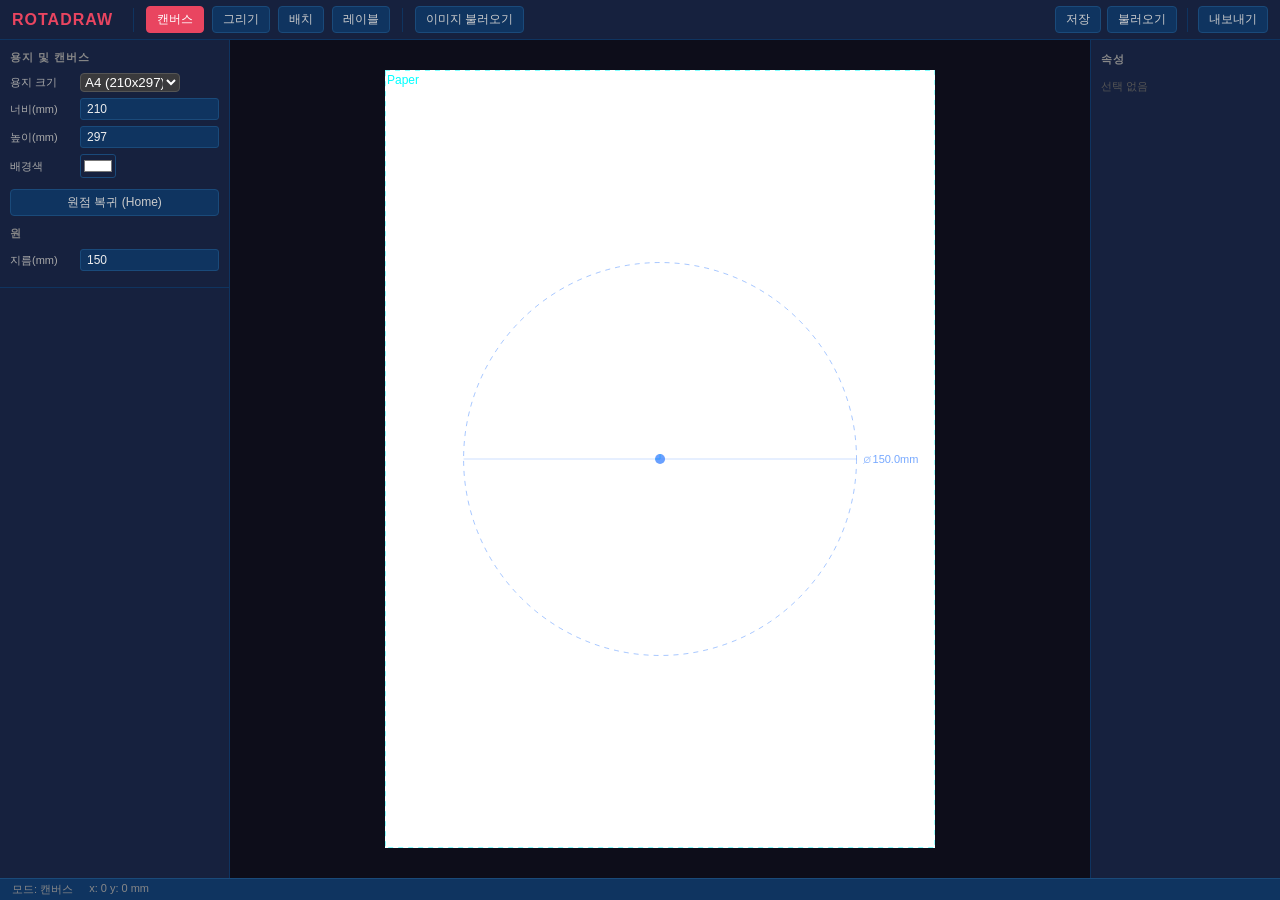
==== rotadraw.html @ 721f5ddf "Initial commit" ====
<!DOCTYPE html>
<html lang="ko">
<head>
<meta charset="UTF-8">
<title>Rotadraw Designer</title>
<style>
* { box-sizing: border-box; margin: 0; padding: 0; }
body { background: #1a1a2e; color: #eee; font-family: 'Segoe UI', sans-serif; height: 100vh; display: flex; flex-direction: column; overflow: hidden; }
#topbar { display: flex; align-items: center; gap: 8px; padding: 6px 12px; background: #16213e; border-bottom: 1px solid #0f3460; flex-shrink: 0; }
#topbar h1 { font-size: 16px; font-weight: 700; color: #e94560; margin-right: 8px; letter-spacing: 1px; }
.tb-sep { width: 1px; height: 24px; background: #0f3460; margin: 0 4px; }
.tb-btn { padding: 4px 10px; background: #0f3460; border: 1px solid #1a4a7a; border-radius: 4px; color: #ccc; font-size: 12px; cursor: pointer; transition: background .15s; white-space: nowrap; }
.tb-btn:hover { background: #1a5a9a; color: #fff; }
.tb-btn.active { background: #e94560; border-color: #e94560; color: #fff; }
#tb-right { margin-left: auto; display: flex; align-items: center; gap: 6px; }
#main { display: flex; flex: 1; overflow: hidden; }
#left-panel { width: 230px; background: #16213e; border-right: 1px solid #0f3460; display: flex; flex-direction: column; flex-shrink: 0; overflow-y: auto; }
.panel-section { padding: 10px; border-bottom: 1px solid #0f3460; }
.panel-title { font-size: 11px; font-weight: 600; color: #888; text-transform: uppercase; letter-spacing: 1px; margin-bottom: 8px; }
.panel-btn { width: 100%; padding: 6px 8px; background: #0f3460; border: 1px solid #1a4a7a; border-radius: 4px; color: #ccc; font-size: 12px; cursor: pointer; text-align: left; margin-bottom: 4px; transition: background .15s; }
.panel-btn:hover { background: #1a5a9a; color: #fff; }
.panel-btn.active { background: #e94560; border-color: #e94560; color: #fff; }
.input-row { display: flex; align-items: center; gap: 6px; margin-bottom: 6px; font-size: 12px; }
.input-row label { width: 64px; color: #aaa; flex-shrink: 0; font-size: 11px; }
.input-row input[type=number], .input-row input[type=text] { flex: 1; background: #0f3460; border: 1px solid #1a4a7a; border-radius: 3px; color: #eee; padding: 3px 6px; font-size: 12px; min-width: 0; }
.input-row input[type=range] { flex: 1; accent-color: #e94560; min-width: 0; }
.input-row input[type=color] { width: 36px; height: 24px; padding: 1px; border: 1px solid #1a4a7a; border-radius: 3px; background: none; cursor: pointer; }
.val-display { width: 44px; text-align: right; font-size: 11px; color: #aaa; flex-shrink: 0; }
#group-list { display: flex; flex-direction: column; gap: 4px; }
.group-item { display: flex; align-items: center; gap: 6px; padding: 5px 8px; background: #0f3460; border-radius: 4px; border: 1px solid #1a4a7a; cursor: pointer; font-size: 12px; }
.group-item:hover { background: #1a5a9a; }
.group-color-dot { width: 12px; height: 12px; border-radius: 50%; flex-shrink: 0; }
.group-del { margin-left: auto; color: #666; font-size: 13px; cursor: pointer; padding: 0 2px; }
.group-del:hover { color: #e94560; }
.group-del.locked { color: #333; pointer-events: none; }
#canvas-area { flex: 1; overflow: hidden; position: relative; background: #0d0d1a; }
#canvas-wrapper { position: absolute; }
#bg-canvas { position: absolute; top: 0; left: 0; pointer-events: none; }
#main-canvas { position: absolute; top: 0; left: 0; }
#right-panel { width: 190px; background: #16213e; border-left: 1px solid #0f3460; flex-shrink: 0; overflow-y: auto; padding: 10px; font-size: 11px; line-height: 1.7; }
.prop-title { font-size: 11px; font-weight: 600; color: #888; text-transform: uppercase; letter-spacing: 1px; margin-bottom: 8px; }
#statusbar { padding: 3px 12px; background: #0f3460; border-top: 1px solid #1a4a7a; font-size: 11px; color: #888; flex-shrink: 0; display: flex; gap: 16px; }
.modal-overlay { position: fixed; inset: 0; background: rgba(0,0,0,.65); display: flex; align-items: center; justify-content: center; z-index: 1000; }
.modal { background: #16213e; border: 1px solid #0f3460; border-radius: 8px; padding: 20px; min-width: 300px; }
.modal h3 { margin-bottom: 14px; color: #e94560; }
.modal-btn-row { display: flex; gap: 8px; justify-content: flex-end; margin-top: 16px; }
.btn-primary { padding: 6px 16px; background: #e94560; border: none; border-radius: 4px; color: #fff; font-size: 13px; cursor: pointer; }
.btn-secondary { padding: 6px 16px; background: #0f3460; border: 1px solid #1a4a7a; border-radius: 4px; color: #ccc; font-size: 13px; cursor: pointer; }
</style>
</head>
<body>

<div id="topbar">
  <h1>ROTADRAW</h1>
  <div class="tb-sep"></div>
  <button class="tb-btn active" id="mode-canvas" onclick="setMode('canvas')">캔버스</button>
  <button class="tb-btn" id="mode-draw" onclick="setMode('draw')">그리기</button>
  <button class="tb-btn" id="mode-arrange" onclick="setMode('arrange')">배치</button>
  <button class="tb-btn" id="mode-label" onclick="setMode('label')">레이블</button>
  <div class="tb-sep"></div>
  <button class="tb-btn" onclick="document.getElementById('img-input').click()">이미지 불러오기</button>
  <div id="tb-right">
    <button class="tb-btn" onclick="saveProject()">저장</button>
    <button class="tb-btn" onclick="loadProject()">불러오기</button>
    <div class="tb-sep"></div>
    <button class="tb-btn" onclick="showExportModal()">내보내기</button>
  </div>
</div>

<div id="main">
  <div id="left-panel">
    <div class="panel-section" id="panel-canvas">
      <div class="panel-title">용지 및 캔버스</div>
      <div class="input-row">
        <label>용지 크기</label>
        <select id="pg-size" onchange="onPaperSizeChange(this.value)" style="width:100px;background:#3a3a3c;color:#fff;border:1px solid #555;border-radius:4px;">
          <option value="A4">A4 (210x297)</option>
          <option value="A3">A3 (297x420)</option>
          <option value="Letter">Letter</option>
          <option value="Custom">Custom</option>
        </select>
      </div>
      <div class="input-row"><label>너비(mm)</label><input type="number" id="cv-w" value="210" min="10" max="2000" oninput="onCustomPaperWH('w',this.value)"></div>
      <div class="input-row"><label>높이(mm)</label><input type="number" id="cv-h" value="297" min="10" max="2000" oninput="onCustomPaperWH('h',this.value)"></div>
      <div class="input-row"><label>배경색</label><input type="color" id="cv-bg" value="#ffffff" oninput="render()"></div>
      <button class="tb-btn" style="width:100%;margin-top:5px" onclick="goHome()">원점 복귀 (Home)</button>
      
      <div class="panel-title" style="margin-top:10px">원</div>
      <div class="input-row"><label>지름(mm)</label><input type="number" id="circle-d" value="150" min="5" max="2000" step="0.5" oninput="circleFromInput()"></div>
    </div>

    <div class="panel-section" id="panel-draw" style="display:none">
      <div class="panel-title">도구</div>
      <button class="panel-btn active" id="tool-spline" onclick="setDrawTool('spline')">맞춤점 스플라인</button>
      <button class="panel-btn" id="tool-line" onclick="setDrawTool('line')">직선</button>
      <button class="panel-btn" id="tool-select" onclick="setDrawTool('select')">선택 / 이동</button>
      <div class="panel-title" style="margin-top:8px">두께 (mm)</div>
      <div class="input-row">
        <input type="range" id="sw-range" min="0.5" max="2" step="0.05" value="1" oninput="onSwRange(this.value)">
        <input type="number" id="sw-num" value="1.00" min="0.5" max="2" step="0.05" style="width:52px;flex:none" oninput="onSwNum(this.value)">
      </div>
      <div style="display:flex;gap:4px;margin-top:8px">
        <button class="panel-btn" style="flex:1;margin:0" onclick="deleteSelectedShape()">삭제</button>
        <button class="panel-btn" style="flex:1;margin:0" onclick="clearAllShapes()">전체삭제</button>
      </div>
      <div style="margin-top:8px;font-size:10px;color:#555;line-height:1.7">
        클릭: 점 추가 · Esc/좌클릭 공간: 완료<br>

        선택모드: 점 클릭 활성화<br>
        우클릭 대칭/자유 모드, 점추가/삭제<br>
        더블클릭 도형 닫기<br>
        Del: 선택 삭제
      </div>
    </div>

    <div class="panel-section" id="panel-arrange" style="display:none">
      <div class="panel-title">그룹</div>
      <button class="panel-btn" onclick="addGroup()">+ 그룹 추가</button>
      <div id="group-list" style="margin-top:6px"></div>
      <div style="margin-top:8px;font-size:10px;color:#555;line-height:1.7">
        클릭 도형의 그룹 선택<br>
        선택 드래그이동: 그룹 배치<br>
        Ctrl+클릭 새그룹복사<br>
        Esc: 선택 해제
      </div>
    </div>

    <div class="panel-section" id="panel-label" style="display:none">
      <div class="panel-title">레이블</div>
      <div id="label-group-list"></div>
      <div class="input-row" style="margin-top:8px"><label>간격(mm)</label>
        <input type="number" id="label-size" value="4" min="1" max="20" step="0.5" oninput="render()">
      </div>
    </div>
  </div>

  <div id="canvas-area">
    <div id="canvas-wrapper">
      <canvas id="bg-canvas"></canvas>
      <canvas id="main-canvas"></canvas>
    </div>
  </div>

  <div id="right-panel">
    <div class="prop-title">속성</div>
    <div id="props-content" style="color:#555">선택 없음</div>
  </div>
</div>

<div id="statusbar">
  <span id="sb-mode">모드: 캔버스</span>
  <span id="sb-pos">x: 0  y: 0 mm</span>
  <span id="sb-info"></span>
</div>

<input type="file" id="img-input" accept="image/*" style="display:none" onchange="onImageFileSelected(event)">
<input type="file" id="proj-input" accept=".rdraw,.json" style="display:none" onchange="onProjectLoaded(event)">

<div class="modal-overlay" id="export-modal" style="display:none" onclick="if(event.target===this)this.style.display='none'">
  <div class="modal">
    <h3>내보내기</h3>
    <div style="display:flex;flex-direction:column;gap:8px">
      <button class="panel-btn" onclick="exportSVG()">SVG 벡터</button>
      <button class="panel-btn" onclick="exportPNG()">PNG (300dpi)</button>
      <button class="panel-btn" onclick="exportPDF()">PDF</button>
      <button class="panel-btn" onclick="exportDXF()">DXF</button>
    </div>
    <div class="modal-btn-row"><button class="btn-secondary" onclick="document.getElementById('export-modal').style.display='none'">닫기</button></div>
  </div>
</div>

<div id="context-menu" style="display:none; position:fixed; background:#16213e; border:1px solid #0f3460; border-radius:4px; padding:4px; z-index:1001; box-shadow:0 4px 6px rgba(0,0,0,0.5);"></div>


<script>
'use strict';
// ═══════════════════════════════════════════════
//  CONSTANTS
// ═══════════════════════════════════════════════
const MM         = 96 / 25.4;
const EXPORT_MM  = 300 / 25.4;
const SNAP_D     = 2.5;   // mm
const MAX_LBL    = 10;    // mm label offset limit
const GROUP1_ID  = 1;

// ═══════════════════════════════════════════════
//  STATE
// ═══════════════════════════════════════════════
let canvasW = 210, canvasH = 297, baseW = 210, baseH = 297;
let circle  = { cx: 105, cy: 148.5, r: 75 };
let images = [];
let bgImage = null;
let nextImgId = 1;
let paperGuide = { cx: 105, cy: 148.5, w: 210, h: 297, rotation: 0, visible: true, size: 'A4' };
let canvDragState = null;
let canvSelType = null; // 'image' or 'paper'
let canvSelId = null; // for image
let canvSelHandle = null;
let canvDragStartPos = null;
let canvDragStartObj = null;
let currentMode = 'canvas';
let drawTool    = 'spline';

/*
  Shape = {
    id, type:'spline'|'line',
    points: [{x,y}],            ??anchor points
    cps: [[cp1,cp2], ...],      ??bezier control points per segment (spline only)
                                   cps[i] = [outHandle of pts[i], inHandle of pts[i+1]]
    closed, strokeWidth, groupId,
    _isCopy?, _origId?
  }
  For LINE type: cps unused, direct line segments.
*/
let shapes = [], nextShapeId = 1;
let groups = [], nextGroupId = 2;
let activeDrawGroupId = GROUP1_ID;
let labels = {};
let strokeWidth = 1.0;

// View
let viewScale = 1, viewOffX = 0, viewOffY = 0;

// Draw state
let drawing = false, drawingShape = null;

// Selection (draw mode)
let selShapeId = null, selPtIdx = null;
// Which handle is active: null | 'in' | 'out'
let selHandle  = null;
let dragState  = null;  // { type:'pt'|'shape'|'cpIn'|'cpOut', ... }

// Arrange
let arrSelShapeId = null, arrDragState = null;

// Hover
let hoverPtRef = null;

// Label drag
let lblDrag = null;

// Mouse
let _mdMm = null, _hasDragged = false;

// ═══════════════════════════════════════════════
//  CANVAS / VIEW
// ═══════════════════════════════════════════════
const bgCanvas   = document.getElementById('bg-canvas');
const mainCanvas = document.getElementById('main-canvas');
const bgCtx  = bgCanvas.getContext('2d');
const ctx    = mainCanvas.getContext('2d');
const wrapper    = document.getElementById('canvas-wrapper');
const canvasArea = document.getElementById('canvas-area');

function S(mm)  { return mm * MM * viewScale; }

function clientToMm(e) {
  const r = mainCanvas.getBoundingClientRect();
  return { x: (e.clientX - r.left)/(MM*viewScale), y: (e.clientY - r.top)/(MM*viewScale) };
}

function setCanvasSize() {
  const pw = Math.max(1, Math.round(canvasW*MM*viewScale));
  const ph = Math.max(1, Math.round(canvasH*MM*viewScale));
  bgCanvas.width  = mainCanvas.width  = pw;
  bgCanvas.height = mainCanvas.height = ph;
  bgCanvas.style.width  = mainCanvas.style.width  = pw+'px';
  bgCanvas.style.height = mainCanvas.style.height = ph+'px';
  wrapper.style.width  = pw+'px';
  wrapper.style.height = ph+'px';
  wrapper.style.left   = viewOffX+'px';
  wrapper.style.top    = viewOffY+'px';
}

canvasArea.addEventListener('wheel', e => {
  e.preventDefault();
  const f = e.deltaY < 0 ? 1.1 : 0.9;
  const ns = Math.max(0.08, Math.min(12, viewScale*f));
  const ar = canvasArea.getBoundingClientRect();
  const mx = e.clientX - ar.left, my = e.clientY - ar.top;
  const ratio = ns/viewScale;
  viewOffX = mx - (mx-viewOffX)*ratio;
  viewOffY = my - (my-viewOffY)*ratio;
  viewScale = ns;
  setCanvasSize(); render();
}, { passive:false });

let _pan=false, _panO=null;
canvasArea.addEventListener('mousedown', e => { if(e.button===1){_pan=true;_panO={x:e.clientX-viewOffX,y:e.clientY-viewOffY};e.preventDefault();} });
window.addEventListener('mousemove', e => { if(_pan){viewOffX=e.clientX-_panO.x;viewOffY=e.clientY-_panO.y;wrapper.style.left=viewOffX+'px';wrapper.style.top=viewOffY+'px';} });
window.addEventListener('mouseup',   e => { if(e.button===1)_pan=false; });

// ═══════════════════════════════════════════════
//  CANVAS SIZE CONTROLS
// ═══════════════════════════════════════════════
function onPaperSizeChange(val) {
  if (val === 'Custom') {
    document.getElementById('cv-w').disabled = false;
    document.getElementById('cv-h').disabled = false;
  } else {
    document.getElementById('cv-w').disabled = true;
    document.getElementById('cv-h').disabled = true;
    if (val === 'A4') { paperGuide.w = 210; paperGuide.h = 297; }
    else if (val === 'A3') { paperGuide.w = 297; paperGuide.h = 420; }
    else if (val === 'Letter') { paperGuide.w = 215.9; paperGuide.h = 279.4; }
    document.getElementById('cv-w').value = paperGuide.w;
    document.getElementById('cv-h').value = paperGuide.h;
  }
  paperGuide.size = val;
  canvasW = paperGuide.w;
  canvasH = paperGuide.h;
  paperGuide.cx = canvasW / 2;
  paperGuide.cy = canvasH / 2;
  paperGuide.rotation = 0;
  circle.cx = canvasW / 2;
  circle.cy = canvasH / 2;
  setCanvasSize();
  render();
}
function onCustomPaperWH(axis, val) {
  const v = parseFloat(val);
  if (!isNaN(v) && v > 0) {
    if (axis === 'w') { paperGuide.w = v; canvasW = v; }
    if (axis === 'h') { paperGuide.h = v; canvasH = v; }
    paperGuide.cx = canvasW / 2;
    paperGuide.cy = canvasH / 2;
    paperGuide.rotation = 0;
    circle.cx = canvasW / 2;
    circle.cy = canvasH / 2;
    setCanvasSize();
    render();
  }
}
function goHome() {
  const ar = canvasArea.getBoundingClientRect();
  if (ar.width > 0 && ar.height > 0) {
    viewScale = Math.min((ar.width - 60) / (paperGuide.w * MM), (ar.height - 60) / (paperGuide.h * MM), 2);
    viewOffX = (ar.width - paperGuide.w * MM * viewScale) / 2;
    viewOffY = (ar.height - paperGuide.h * MM * viewScale) / 2;
    wrapper.style.left = viewOffX + 'px';
    wrapper.style.top = viewOffY + 'px';
    render();
  }
}

function importImage(file) {
  const reader = new FileReader();
  reader.onload = e => {
    const img = new Image();
    img.onload = () => onImageObjectLoaded(img);
    img.src = e.target.result;
  };
  reader.readAsDataURL(file);
}

function onImageObjectLoaded(img) {
  // Load image at 60% of paper guide size to show it is a selectable object
  let w = paperGuide.w * 0.6;
  let h = w * img.height / img.width;
  if (h > paperGuide.h * 0.6) {
    h = paperGuide.h * 0.6;
    w = h * img.width / img.height;
  }
  images.push({
    id: nextImgId++,
    img: img,
    cx: paperGuide.cx,
    cy: paperGuide.cy,
    w: w,
    h: h,
    rotation: 0
  });
  render();
}

// Handle file dropping for images
document.addEventListener('dragover', e => { e.preventDefault(); e.dataTransfer.dropEffect = 'copy'; });
document.addEventListener('drop', e => {
  e.preventDefault();
  if (e.dataTransfer.files && e.dataTransfer.files.length > 0) {
    const file = e.dataTransfer.files[0];
    if (file.type.startsWith('image/')) {
      importImage(file);
    } else if (file.name.endsWith('.json') || file.name.endsWith('.rdraw')) {
      onProjectLoaded({target:{files:[file]}});
    }
  }
});

function circleFromInput() { circle.r=(parseFloat(document.getElementById('circle-d').value)||150)/2; render(); }

// ═══════════════════════════════════════════════
//  GROUPS
// ═══════════════════════════════════════════════
const GCOLORS=['#e94560','#00b4d8','#06d6a0','#ffd166','#a855f7','#f97316','#ec4899','#14b8a6','#84cc16','#f43f5e'];

function initDefaultGroup() {
  groups=[{id:GROUP1_ID,label:1,color:GCOLORS[0],rotation:0,locked:true}];
  activeDrawGroupId=GROUP1_ID;
}
function addGroup() {
  const g={id:nextGroupId++,label:groups.length+1,color:GCOLORS[groups.length%GCOLORS.length],rotation:0,locked:false};
  groups.push(g); refreshGroupList(); render();
}
function deleteGroup(id) {
  if(id===GROUP1_ID)return;
  shapes=shapes.filter(s=>!(s.groupId===id&&s._isCopy));
  groups=groups.filter(g=>g.id!==id);
  refreshGroupList(); render();
}

// Copy system
function hasCopy(origId)  { return shapes.some(s=>s._origId===origId); }
function makeCopy(orig, targetGid) {
  shapes=shapes.filter(s=>!(s._origId===orig.id&&s.groupId===targetGid));
  const c=JSON.parse(JSON.stringify(orig));
  c.id=nextShapeId++; c._isCopy=true; c._origId=orig.id; c.groupId=targetGid;
  shapes.push(c); return c;
}
function removeCopy(origId, targetGid) { shapes=shapes.filter(s=>!(s._origId===origId&&s.groupId===targetGid)); }

function refreshGroupList() {
  // Arrange list
  const list=document.getElementById('group-list');
  list.innerHTML='';
  groups.forEach(g=>{
    const d=document.createElement('div');
    d.className='group-item';
    const delHtml=g.locked?`<span class="group-del locked">잠금</span>`:`<span class="group-del" onclick="deleteGroup(${g.id});event.stopPropagation()">✕</span>`;
    d.innerHTML=`<div class="group-color-dot" style="background:${g.color}"></div><span style="flex:1">그룹 ${g.label}</span><input type="number" value="${g.rotation}" min="-360" max="360" style="width:55px" oninput="setGroupRotation(${g.id},this.value)" onclick="event.stopPropagation()">${delHtml}`;
    list.appendChild(d);
  });
  // Label panel
  const ll=document.getElementById('label-group-list');
  ll.innerHTML='';
  groups.forEach(g=>{
    const row=document.createElement('div');
    row.className='input-row';
    row.innerHTML=`<div class="group-color-dot" style="background:${g.color}"></div><span style="flex:1;font-size:12px">그룹 ${g.label}</span><input type="number" value="${g.label}" min="1" max="999" style="width:48px;background:#0f3460;border:1px solid #1a4a7a;border-radius:3px;color:#eee;padding:3px;font-size:12px;flex:none" onchange="setGroupLabel(${g.id},this.value)">`;
    ll.appendChild(row);
  });
}
function setGroupLabel(id,v){const g=groups.find(x=>x.id===id);if(g){g.label=parseInt(v)||g.label;render();}}

// ═══════════════════════════════════════════════
//  STROKE WIDTH
// ═══════════════════════════════════════════════
function onSwRange(v){
  strokeWidth=parseFloat(v);
  document.getElementById('sw-num').value=strokeWidth.toFixed(2);
  shapes.forEach(s=>s.strokeWidth=strokeWidth);
  render();
}
function onSwNum(v){
  strokeWidth=Math.max(0.5,Math.min(2,parseFloat(v)||1));
  document.getElementById('sw-range').value=strokeWidth;
  shapes.forEach(s=>s.strokeWidth=strokeWidth);
  render();
}

// ═══════════════════════════════════════════════
//  MODES
// ═══════════════════════════════════════════════
const MODE_NAMES={canvas:'캔버스',draw:'그리기',arrange:'배치',label:'레이블'};

function setMode(m){
  if(drawing)finishDrawing();
  currentMode=m;
  ['canvas','draw','arrange','label'].forEach(mm=>{
    document.getElementById('mode-'+mm).classList.toggle('active',mm===m);
    const p=document.getElementById('panel-'+mm);if(p)p.style.display=mm===m?'':'none';
  });
  document.getElementById('sb-mode').textContent='모드: '+MODE_NAMES[m];
  selShapeId=null;selPtIdx=null;selHandle=null;dragState=null;
  arrSelShapeId=null;arrDragState=null;hoverPtRef=null;lblDrag=null;
  updateCursor();render();
}
function setDrawTool(t){
  if(drawing)finishDrawing();
  drawTool=t;
  ['spline','line','select'].forEach(tt=>document.getElementById('tool-'+tt).classList.toggle('active',tt===t));
  selShapeId=null;selPtIdx=null;selHandle=null;dragState=null;hoverPtRef=null;
  updateCursor();render();
}
function updateCursor(){
  if(currentMode==='draw'&&drawTool!=='select')mainCanvas.style.cursor='crosshair';
  else mainCanvas.style.cursor='default';
}

function onImageFileSelected(e) {
  const file = e.target.files[0];
  if (!file) return;
  const reader = new FileReader();
  reader.onload = ev => {
    const img = new Image();
    img.onload = () => onImageObjectLoaded(img);
    img.src = ev.target.result;
  };
  reader.readAsDataURL(file);
  e.target.value = '';
}


// ==========================================
//  HERMITE SPLINE SYSTEM
// ==========================================
function updateHermiteTangents(s) {
  const pts = s.points;
  const n = pts.length;
  if (n < 2) return;
  const closed = s.closed;
  for (let i = 0; i < n; i++) {
    const p = pts[i];
    if (p.manual) continue; // Skip manually adjusted tangents
    if (p.mode === 'free' && (p.inT.x!==0 || p.inT.y!==0 || p.outT.x!==0 || p.outT.y!==0)) continue; // Don't override user-edited free tangents
    
    let prev = closed ? pts[(i - 1 + n) % n] : pts[Math.max(0, i - 1)];
    let next = closed ? pts[(i + 1) % n] : pts[Math.min(n - 1, i + 1)];
    
    // Catmull-Rom like tangent
    let vx = (next.x - prev.x) / 2;
    let vy = (next.y - prev.y) / 2;
    
    if (!closed) {
      if (i === 0) { vx = (next.x - p.x) / 2; vy = (next.y - p.y) / 2; }
      if (i === n - 1) { vx = (p.x - prev.x) / 2; vy = (p.y - prev.y) / 2; }
    }
    
    if (p.mode === 'sym') {
       p.outT = {x: vx, y: vy};
       p.inT = {x: -vx, y: -vy};
    }
  }
}

function getPolyline(s) {
  const closed = s.closed === true;
  if (s.type === 'line') return {pts: s.points.map(p=>({x:p.x, y:p.y})), closed};
  
  const rawPts = s.points;
  const rn = rawPts.length;
  if (rn < 2) return {pts: rawPts.map(p=>({x:p.x, y:p.y})), closed};
  const segs = closed ? rn : rn - 1;
  
  const pts = [];
  const steps = 20;
  for (let i = 0; i < segs; i++) {
    const p0 = rawPts[i], p1 = rawPts[(i + 1) % rn];
    const c0 = {x: p0.x + (p0.outT.x)/3, y: p0.y + (p0.outT.y)/3};
    const c1 = {x: p1.x + (p1.inT.x)/3, y: p1.y + (p1.inT.y)/3};
    for (let j = 0; j < steps; j++) {
      const t = j / steps;
      const u = 1 - t;
      const x = u*u*u*p0.x + 3*u*u*t*c0.x + 3*u*t*t*c1.x + t*t*t*p1.x;
      const y = u*u*u*p0.y + 3*u*u*t*c0.y + 3*u*t*t*c1.y + t*t*t*p1.y;
      pts.push({x, y});
    }
  }
  if (!closed) pts.push({x: rawPts[rn-1].x, y: rawPts[rn-1].y});
  return {pts, closed};
}

function svgPathD(s) {
  if (s.type === 'spline') {
    const closed = s.closed === true;
    const rawPts = s.points;
    const rn = rawPts.length;
    if (rn < 2) return null;
    const segs = closed ? rn : rn - 1;
    let d = `M ${rawPts[0].x.toFixed(2)} ${rawPts[0].y.toFixed(2)} `;
    for (let i = 0; i < segs; i++) {
      const p0 = rawPts[i], p1 = rawPts[(i + 1) % rn];
      const c0 = {x: p0.x + (p0.outT.x)/3, y: p0.y + (p0.outT.y)/3};
      const c1 = {x: p1.x + (p1.inT.x)/3, y: p1.y + (p1.inT.y)/3};
      d += `C ${c0.x.toFixed(2)} ${c0.y.toFixed(2)}, ${c1.x.toFixed(2)} ${c1.y.toFixed(2)}, ${p1.x.toFixed(2)} ${p1.y.toFixed(2)} `;
    }
    if (closed) d += 'Z';
    return d;
  }
  const closed = s.closed === true;
  const rawPts = s.points;
  if (rawPts.length < 2) return null;
  let d = `M ${rawPts[0].x.toFixed(2)} ${rawPts[0].y.toFixed(2)} `;
  rawPts.slice(1).forEach(p => d += `L ${p.x.toFixed(2)} ${p.y.toFixed(2)} `);
  if (closed) d += 'Z';
  return d;
}

function getCurvature(P0, M0, P1, M1, t) {
  let Vx, Vy, Ax, Ay;
  if (t === 0) {
    Vx = M0.x; Vy = M0.y;
    Ax = 6*(P1.x - P0.x) - 4*M0.x - 2*M1.x;
    Ay = 6*(P1.y - P0.y) - 4*M0.y - 2*M1.y;
  } else {
    Vx = M1.x; Vy = M1.y;
    Ax = -6*(P1.x - P0.x) + 2*M0.x + 4*M1.x;
    Ay = -6*(P1.y - P0.y) + 2*M0.y + 4*M1.y;
  }
  const v2 = Vx*Vx + Vy*Vy;
  if (v2 < 1e-5) return null;
  const cross = Vx*Ay - Vy*Ax;
  if (Math.abs(cross) < 1e-5) return null;
  const k = cross / Math.pow(v2, 1.5);
  let R = 1 / Math.abs(k);
  if (R > 500) R = 500; // Limit to 500mm
  
  const vMag = Math.sqrt(v2);
  const nx = -Vy / vMag;
  const ny = Vx / vMag;
  const cx = (t===0?P0.x:P1.x) + (1/k) * nx;
  const cy = (t===0?P0.y:P1.y) + (1/k) * ny;
  
  return { R, cx, cy };
}

function isShapeClosed(s){
  return s.closed === true;
}

// Get visible control points for selected spline segment

function getHandlePositions(s, ptIdx) {
  if(!s||s.type!=='spline')return{out:null,inn:null};
  const p = s.points[ptIdx];
  if (!p) return {out:null,inn:null};
  const closed = s.closed === true;
  const n = s.points.length;
  
  const outH = {x: p.x + p.outT.x, y: p.y + p.outT.y};
  const inH = {x: p.x + p.inT.x, y: p.y + p.inT.y};
  
  if (!closed) {
    if (ptIdx === 0) return { out: outH, inn: null };
    if (ptIdx === n - 1) return { out: null, inn: inH };
  }
  return {out: outH, inn: inH};
}

function hitHandle(pos,s,ptIdx,side){
  if(!s||s.type!=='spline')return false;
  const g=s.groupId?groups.find(x=>x.id===s.groupId):null;
  const pLocal = g ? rotAround(pos, circle.cx, circle.cy, -g.rotation) : pos;
  const{out:outH,inn:inH}=getHandlePositions(s,ptIdx);
  const h=side==='out'?outH:inH;
  if(!h)return false;
  const dx=pLocal.x-h.x,dy=pLocal.y-h.y;
  return dx*dx+dy*dy<25; // 5mm radius
}

let currentCurvature = null;

function renderBezierHandles(sc){
  const s=shapes.find(x=>x.id===selShapeId);
  if(!s||s.type!=='spline'||selPtIdx===null)return;
  const p=s.points[selPtIdx];
  const{out:outH,inn:inH}=getHandlePositions(s,selPtIdx);
  ctx.save();
  ctx.setLineDash([2,2]);ctx.lineWidth=1;
  
  if(inH){
    ctx.strokeStyle='#ff9900aa';
    ctx.beginPath();ctx.moveTo(p.x*sc,p.y*sc);ctx.lineTo(inH.x*sc,inH.y*sc);ctx.stroke();
    const isDragging=dragState?.type==='cpIn';
    ctx.beginPath();ctx.arc(inH.x*sc,inH.y*sc,isDragging?7:5,0,Math.PI*2);
    ctx.fillStyle='#ff9900';ctx.fill();ctx.strokeStyle='#fff';ctx.lineWidth=1.5;ctx.stroke();
  }
  if(outH){
    ctx.strokeStyle='#00dd88aa';
    ctx.beginPath();ctx.moveTo(p.x*sc,p.y*sc);ctx.lineTo(outH.x*sc,outH.y*sc);ctx.stroke();
    const isDragging=dragState?.type==='cpOut';
    ctx.beginPath();ctx.arc(outH.x*sc,outH.y*sc,isDragging?7:5,0,Math.PI*2);
    ctx.fillStyle='#00dd88';ctx.fill();ctx.strokeStyle='#fff';ctx.lineWidth=1.5;ctx.stroke();
  }
  ctx.setLineDash([]);
  // Labels
  ctx.fillStyle='#fff';ctx.font='10px sans-serif';
  if(inH) ctx.fillText('in',inH.x*sc+7,inH.y*sc-7);
  if(outH)ctx.fillText('out',outH.x*sc+7,outH.y*sc-7);
  
  if (currentCurvature) {
    ctx.strokeStyle = '#ffff0088';
    ctx.lineWidth = 1.5;
    ctx.setLineDash([4, 4]);
    ctx.beginPath();
    ctx.arc(currentCurvature.cx * sc, currentCurvature.cy * sc, currentCurvature.R * sc, 0, Math.PI*2);
    ctx.stroke();
    ctx.fillStyle = '#ffff00';
    ctx.beginPath();
    ctx.arc(currentCurvature.cx * sc, currentCurvature.cy * sc, 3, 0, Math.PI*2);
    ctx.fill();
    ctx.setLineDash([]);
  }
  ctx.restore();
}

// ═══════════════════════════════════════════════
//  OFFSET RENDERING HELPERS
// ═══════════════════════════════════════════════
function segNormal(a,b){
  const dx=b.x-a.x,dy=b.y-a.y,len=Math.hypot(dx,dy)||1;
  return{nx:-dy/len,ny:dx/len};
}

function offsetSeg(a,b,halfW){
  const{nx,ny}=segNormal(a,b);
  return{
    aL:{x:a.x+nx*halfW,y:a.y+ny*halfW},
    bL:{x:b.x+nx*halfW,y:b.y+ny*halfW},
    aR:{x:a.x-nx*halfW,y:a.y-ny*halfW},
    bR:{x:b.x-nx*halfW,y:b.y-ny*halfW}
  };
}

function lineIntersectT(p1,d1,p2,d2){
  const denom=d1.x*d2.y-d1.y*d2.x;
  if(Math.abs(denom)<1e-10)return null;
  const t=((p2.x-p1.x)*d2.y-(p2.y-p1.y)*d2.x)/denom;
  return t;
}

function miterJoin(bL_prev, dirPrev, bL_next, dirNext, halfW, maxMiter=4){
  const d1={x:dirPrev.x,y:dirPrev.y};
  const d2={x:dirNext.x,y:dirNext.y};
  const t=lineIntersectT(bL_prev,d1,bL_next,d2);
  if(t===null) return {x: (bL_prev.x + bL_next.x)/2, y: (bL_prev.y + bL_next.y)/2};
  
  const ip={x:bL_prev.x+t*d1.x,y:bL_prev.y+t*d1.y};
  const midX = (bL_prev.x + bL_next.x) / 2;
  const midY = (bL_prev.y + bL_next.y) / 2;
  const dx = ip.x - midX;
  const dy = ip.y - midY;
  const dist = Math.hypot(dx, dy);
  if (dist > maxMiter * halfW) {
    const scale = (maxMiter * halfW) / dist;
    return {
      x: midX + dx * scale,
      y: midY + dy * scale
    };
  }
  return ip;
}

function buildOffsetPath(pts, closed, hw, sc) {
  const scaledPts = pts.map(p => ({ x: p.x * sc, y: p.y * sc }));
  const scaledHw = hw * sc;
  const d = svgOffsetPathD(scaledPts, closed, scaledHw);
  if (!d) return null;
  return new Path2D(d);
}

function getShapePath(s,sc){
  const{pts,closed}=getPolyline(s);
  if(pts.length<2)return null;
  return buildOffsetPath(pts,closed,(s.strokeWidth||strokeWidth)/2,sc);
}

function gColor(s){
  const g=s.groupId?groups.find(x=>x.id===s.groupId):null;
  return g?g.color:'#aaa';
}

function renderShape(s,sc,isPreview=false,customCtx=null){
  const drawCtx=customCtx||ctx;
  const g=s.groupId?groups.find(x=>x.id===s.groupId):null;
  const color=gColor(s);
  const isGhost=(s.groupId===GROUP1_ID&&!s._isCopy&&hasCopy(s.id));
  drawCtx.save();
  if(g&&g.rotation!==0){
    drawCtx.translate(circle.cx*sc,circle.cy*sc);
    drawCtx.rotate(g.rotation*Math.PI/180);
    drawCtx.translate(-circle.cx*sc,-circle.cy*sc);
  }
  drawCtx.globalAlpha=isPreview?0.55:isGhost?0.15:1;
  const path=getShapePath(s,sc);
  if(path){
    drawCtx.fillStyle=color;
    drawCtx.fill(path,'evenodd');
  }

  // Arrange highlight
  if(currentMode==='arrange'&&s.id===arrSelShapeId&&path&&!customCtx){
    drawCtx.globalAlpha=0.3;drawCtx.fillStyle='#fff';drawCtx.fill(path,'evenodd');
    drawCtx.globalAlpha=0.9;drawCtx.strokeStyle='#fff';drawCtx.lineWidth=1.5;
    const{pts,closed}=getPolyline(s);
    if(pts.length>=2){
      drawCtx.beginPath();drawCtx.moveTo(pts[0].x*sc,pts[0].y*sc);
      pts.slice(1).forEach(p=>drawCtx.lineTo(p.x*sc,p.y*sc));
      if(closed)drawCtx.closePath();
      drawCtx.stroke();
    }
  }

  // Draw mode vertex/edge drawing
  if(currentMode==='draw'&&s.id===selShapeId&&!customCtx){
    const{pts,closed}=getPolyline(s);
    if(pts.length>=2){
      drawCtx.strokeStyle='#4488ffaa';drawCtx.lineWidth=1;
      drawCtx.beginPath();drawCtx.moveTo(pts[0].x*sc,pts[0].y*sc);
      pts.slice(1).forEach(p=>drawCtx.lineTo(p.x*sc,p.y*sc));
      if(closed)drawCtx.closePath();
      drawCtx.stroke();
    }
    s.points.forEach((p,idx)=>{
      const isSel=idx===selPtIdx;
      drawCtx.beginPath();drawCtx.arc(p.x*sc,p.y*sc,isSel?6:4,0,Math.PI*2);
      drawCtx.fillStyle=isSel?'#ff007f':'#4488ff';drawCtx.fill();
      drawCtx.strokeStyle='#fff';drawCtx.lineWidth=1;drawCtx.stroke();
    });
  }
  drawCtx.restore();
}



function renderCanvasMode(sc) {
  images.forEach(img => {
     ctx.save();
     ctx.translate(img.cx*sc, img.cy*sc);
     ctx.rotate(img.rotation * Math.PI / 180);
     ctx.drawImage(img.img, -img.w/2*sc, -img.h/2*sc, img.w*sc, img.h*sc);
     ctx.restore();
  });
  
  if (paperGuide.visible) {
    ctx.save();
    ctx.translate(paperGuide.cx*sc, paperGuide.cy*sc);
    ctx.rotate(paperGuide.rotation * Math.PI / 180);
    ctx.strokeStyle = canvSelType==='paper'?'#ff00ff':'#00ffff';
    ctx.lineWidth = 1;
    ctx.setLineDash([5, 5]);
    ctx.strokeRect(-paperGuide.w/2*sc, -paperGuide.h/2*sc, paperGuide.w*sc, paperGuide.h*sc);
    
    ctx.beginPath();
    ctx.moveTo(-5, 0); ctx.lineTo(5, 0);
    ctx.moveTo(0, -5); ctx.lineTo(0, 5);
    ctx.stroke();
    
    ctx.fillStyle = canvSelType==='paper'?'#ff00ff':'#00ffff';
    ctx.font = '12px sans-serif';
    ctx.fillText('Paper', -paperGuide.w/2*sc + 2, -paperGuide.h/2*sc + 14);
    ctx.restore();
  }
  
  if (currentMode === 'canvas') {
     const activeObj = canvSelType === 'paper' ? paperGuide : (canvSelType === 'image' ? images.find(x => x.id === canvSelId) : null);
     if (activeObj) {
        const rad = activeObj.rotation * Math.PI / 180;
        const cos = Math.cos(rad), sin = Math.sin(rad);
        const rot = (x, y) => ({ x: (activeObj.cx + x*cos - y*sin)*sc, y: (activeObj.cy + x*sin + y*cos)*sc });
        const w2 = activeObj.w/2, h2 = activeObj.h/2;
        const handles = {
          tl: rot(-w2, -h2), tr: rot(w2, -h2), br: rot(w2, h2), bl: rot(-w2, h2),
          t: rot(0, -h2), r: rot(w2, 0), b: rot(0, h2), l: rot(-w2, 0),
          rotH: rot(0, -h2 - 10)
        };
        
        ctx.strokeStyle = canvSelType==='paper'?'#ff00ff':'#00ffff';
        ctx.fillStyle = '#fff';
        ctx.lineWidth = 1;
        ctx.setLineDash([]);
        const r = 4;
        
        ctx.beginPath();
        ctx.moveTo(handles.tl.x, handles.tl.y);
        ctx.lineTo(handles.tr.x, handles.tr.y);
        ctx.lineTo(handles.br.x, handles.br.y);
        ctx.lineTo(handles.bl.x, handles.bl.y);
        ctx.closePath();
        ctx.stroke();
        
        ctx.beginPath();
        ctx.moveTo(handles.t.x, handles.t.y);
        ctx.lineTo(handles.rotH.x, handles.rotH.y);
        ctx.stroke();
        
        for(let k in handles) {
           ctx.beginPath();
           if(k === 'rotH') ctx.arc(handles[k].x, handles[k].y, r, 0, Math.PI*2);
           else ctx.rect(handles[k].x - r, handles[k].y - r, r*2, r*2);
           ctx.fill(); ctx.stroke();
        }
     }
  }
}

function render(){
  const W=mainCanvas.width,H=mainCanvas.height,sc=MM*viewScale;
  bgCtx.clearRect(0,0,W,H);
  bgCtx.fillStyle=document.getElementById('cv-bg').value;
  bgCtx.fillRect(0,0,W,H);
  if(bgImage)bgCtx.drawImage(bgImage,0,0,W,H);
  ctx.clearRect(0,0,W,H);
  
  renderCanvasMode(sc);
  
  shapes.forEach(s=>renderShape(s,sc));
  if(drawing&&drawingShape)renderShape(drawingShape,sc,true);
  renderCircle(sc);
  if(currentMode==='arrange'||currentMode==='label')renderGroupMarkers(sc);
  if(currentMode==='label')renderLabels(sc);
  if(currentMode==='draw'&&drawTool==='select'&&selShapeId!==null&&selPtIdx!==null)renderBezierHandles(sc);
}

function renderCircle(sc){
  const cx=circle.cx*sc,cy=circle.cy*sc,r=circle.r*sc;
  ctx.save();
  ctx.strokeStyle='#4488ff77';ctx.lineWidth=1;ctx.setLineDash([5,5]);
  ctx.beginPath();ctx.arc(cx,cy,r,0,Math.PI*2);ctx.stroke();ctx.setLineDash([]);
  ctx.fillStyle='#4488ffcc';ctx.beginPath();ctx.arc(cx,cy,5,0,Math.PI*2);ctx.fill();
  if(currentMode==='canvas'){
    ctx.strokeStyle='#4488ff44';ctx.lineWidth=1;
    ctx.beginPath();ctx.moveTo(cx-r,cy);ctx.lineTo(cx+r,cy);ctx.stroke();
    ctx.fillStyle='#4488ffbb';ctx.font='11px sans-serif';
    ctx.fillText(`⌀${(circle.r*2).toFixed(1)}mm`,cx+r+5,cy+4);
  }
  ctx.restore();
}

function renderGroupMarkers(sc){
  groups.forEach(g=>{
    // Marker: radially tall (6mm tall, 1mm wide at circle edge)
    const mRadHalf=3*sc;   // 6mm total radial height 편측3mm

    const mTangHalf=0.5*sc; // 1mm tangential width 편측0.5mm

    ctx.save();
    ctx.translate(circle.cx*sc,circle.cy*sc);
    ctx.rotate(g.rotation*Math.PI/180);
    const edgeY=-(circle.r*sc);
    const isSel=arrSelShapeId&&shapes.find(s=>s.id===arrSelShapeId)?.groupId===g.id;
    ctx.fillStyle=g.color+(isSel?'ff':'bb');
    ctx.strokeStyle=isSel?'#fff':g.color;
    ctx.lineWidth=isSel?2:1;
    ctx.beginPath();
    ctx.rect(-mTangHalf,edgeY-mRadHalf,mTangHalf*2,mRadHalf*2);
    ctx.fill();ctx.stroke();
    // Label to the right
    ctx.fillStyle='#fff';
    ctx.font=`bold ${Math.max(9,3.5*sc)}px sans-serif`;
    ctx.textAlign='left';ctx.textBaseline='middle';
    ctx.fillText(g.label,mTangHalf+4,edgeY);
    ctx.restore();
  });
}

function renderLabels(sc){
  const fs=parseFloat(document.getElementById('label-size').value)||4;
  shapes.forEach(s=>{
    if(!s.groupId)return;
    const g=groups.find(x=>x.id===s.groupId);if(!g)return;
    const lbl=labels[s.id]||{ox:4,oy:-4};
    const ctr=shapeCenter(s);
    ctx.save();
    ctx.translate(circle.cx*sc,circle.cy*sc);
    ctx.rotate(g.rotation*Math.PI/180);
    ctx.translate(-circle.cx*sc,-circle.cy*sc);
    const lx=(ctr.x+lbl.ox)*sc,ly=(ctr.y+lbl.oy)*sc;
    ctx.font=`bold ${fs*sc}px sans-serif`;
    ctx.textAlign='center';ctx.textBaseline='middle';
    ctx.strokeStyle='#000a';ctx.lineWidth=3;ctx.strokeText(g.label,lx,ly);
    ctx.fillStyle=g.color;ctx.fillText(g.label,lx,ly);
    ctx.restore();
  });
}

// ═══════════════════════════════════════════════
//  HIT TESTING
// ═══════════════════════════════════════════════
function hitPoint(pos){
  const thresh=Math.max(2.5,6/viewScale);
  for(let i=shapes.length-1;i>=0;i--){
    const s=shapes[i];
  // ── Draw mode ──
    const g=s.groupId?groups.find(x=>x.id===s.groupId):null;
    const pLocal = g ? rotAround(pos, circle.cx, circle.cy, -g.rotation) : pos;
    for(let j=0;j<s.points.length;j++){
      if(Math.hypot(pLocal.x-s.points[j].x,pLocal.y-s.points[j].y)<thresh)
        return{shapeId:s.id,ptIdx:j};
    }
  }
  return null;
}

function hitSegment(pos){
  const thresh=Math.max(1.5,4/viewScale);
  for(let i=shapes.length-1;i>=0;i--){
    const s=shapes[i];
  // ── Draw mode ──
    if(currentMode==='arrange' && s.groupId===GROUP1_ID && !s._isCopy && hasCopy(s.id)) continue;
    const g=s.groupId?groups.find(x=>x.id===s.groupId):null;
    const pLocal = g ? rotAround(pos, circle.cx, circle.cy, -g.rotation) : pos;
    const{pts}=getPolyline(s);
    for(let j=0;j<pts.length-1;j++){if(segDist(pLocal,pts[j],pts[j+1])<thresh)return s;}
    if(isShapeClosed(s)&&pts.length>2&&segDist(pLocal,pts[pts.length-1],pts[0])<thresh)return s;
  }
  return null;
}

function segDist(p,a,b){
  const dx=b.x-a.x,dy=b.y-a.y,l2=dx*dx+dy*dy;
  if(l2===0)return Math.hypot(p.x-a.x,p.y-a.y);
  const t=Math.max(0,Math.min(1,((p.x-a.x)*dx+(p.y-a.y)*dy)/l2));
  return Math.hypot(p.x-(a.x+t*dx),p.y-(a.y+t*dy));
}

function hitHandle(pos,s,ptIdx,side){
  if(!s||s.type!=='spline')return false;
  const g=s.groupId?groups.find(x=>x.id===s.groupId):null;
  const pLocal = g ? rotAround(pos, circle.cx, circle.cy, -g.rotation) : pos;
  const{out:outH,inn:inH}=getHandlePositions(s,ptIdx);
  const h=side==='out'?outH:inH;
  if(!h)return false;
  return Math.hypot(pLocal.x-h.x,pLocal.y-h.y)<Math.max(2,6/viewScale);
}

function hitGroupMarker(pos,g){
  const rot=g.rotation*Math.PI/180;
  const mx=circle.cx+Math.sin(rot)*circle.r;
  const my=circle.cy-Math.cos(rot)*circle.r;
  return Math.hypot(pos.x-mx,pos.y-my)<10;
}

function shapeCenter(s){
  if(!s.points.length)return{x:0,y:0};
  const xs=s.points.map(p=>p.x),ys=s.points.map(p=>p.y);
  return{x:(Math.min(...xs)+Math.max(...xs))/2,y:(Math.min(...ys)+Math.max(...ys))/2};
}

function distToShape(pos,s){
  const g=s.groupId?groups.find(x=>x.id===s.groupId):null;
  const pLocal = g ? rotAround(pos, circle.cx, circle.cy, -g.rotation) : pos;
  const{pts}=getPolyline(s);
  let md=Infinity;
  for(let j=0;j<pts.length-1;j++)md=Math.min(md,segDist(pLocal,pts[j],pts[j+1]));
  if(isShapeClosed(s)&&pts.length>2)md=Math.min(md,segDist(pLocal,pts[pts.length-1],pts[0]));
  return Math.max(0,md-(s.strokeWidth||strokeWidth)/2);
}

function snapToPoint(pos,excludeId=null){
  let best=null,bestD=SNAP_D;
  shapes.forEach(s=>{
    if(s.id===excludeId)return;
    const g=s.groupId?groups.find(x=>x.id===s.groupId):null;
    s.points.forEach(p=>{
      const pWorld = g ? rotAround(p, circle.cx, circle.cy, g.rotation) : p;
      const d=Math.hypot(pos.x-pWorld.x,pos.y-pWorld.y);
      if(d<bestD){bestD=d;best=pWorld;}
    });
  });
  if(drawingShape&&drawingShape.points.length>=2){
    const p0=drawingShape.points[0];const d=Math.hypot(pos.x-p0.x,pos.y-p0.y);if(d<bestD){bestD=d;best=p0;}
  }
  return best;
}

// Ensure cps array exists and has correct length for shape
function ensureCps(s){return;} function old_ensureCps(s){
  const closed=isShapeClosed(s);
  const rawPts=s.points;
  const segs=closed?rawPts.length:rawPts.length-1;
  if(!s.cps)s.cps=[];
  while(s.cps.length<segs)s.cps.push([null,null]);
}

// Get/create segment control points, initializing from auto if null
function getOrInitSeg(s,segIdx){
  ensureCps(s);
  if(!s.cps[segIdx]) s.cps[segIdx] = [null, null];
  return s.cps[segIdx];
}

function splitBezier(p0, cp0, cp1, p1, t) {
  const u = 1 - t;
  const q0 = { x: u*p0.x + t*cp0.x, y: u*p0.y + t*cp0.y };
  const q1 = { x: u*cp0.x + t*cp1.x, y: u*cp0.y + t*cp1.y };
  const q2 = { x: u*cp1.x + t*p1.x, y: u*cp1.y + t*p1.y };
  const r0 = { x: u*q0.x + t*q1.x, y: u*q0.y + t*q1.y };
  const r1 = { x: u*q1.x + t*q2.x, y: u*q1.y + t*q2.y };
  const pt = { x: u*r0.x + t*r1.x, y: u*r0.y + t*r1.y };
  return { left: [p0, q0, r0, pt], right: [pt, r1, q2, p1] };
}

// ═══════════════════════════════════════════════
//  MOUSE EVENTS
// ═══════════════════════════════════════════════
mainCanvas.addEventListener('mousedown',e=>{if(e.button!==0)return;const p=clientToMm(e);_mdMm=p;_hasDragged=false;
  if(currentMode==='canvas')mCanvasDown(p,e);
  else if(currentMode==='draw')mDrawDown(p,e);
  else if(currentMode==='arrange')mArrDown(p,e);
  else if(currentMode==='label')mLblDown(p,e);
});
mainCanvas.addEventListener('mousemove',e=>{
  const p=clientToMm(e);
  if(_mdMm&&Math.hypot(p.x-_mdMm.x,p.y-_mdMm.y)>0.6)_hasDragged=true;
  document.getElementById('sb-pos').textContent=`x: ${p.x.toFixed(1)}  y: ${p.y.toFixed(1)} mm`;
  if(currentMode==='canvas')mCanvasMove(p,e);
  else if(currentMode==='draw')mDrawMove(p,e);
  else if(currentMode==='arrange')mArrMove(p,e);
  else if(currentMode==='label')mLblMove(p,e);
});
window.addEventListener('mouseup',e=>{
  if(e.button!==0)return;
  if(_mdMm){
    const p=clientToMm(e);
    if(currentMode==='canvas')mCanvasUp(p);
    else if(currentMode==='draw')mDrawUp(p,e);
    else if(currentMode==='arrange')mArrUp(p,e);
    else if(currentMode==='label')mLblUp(p);
  }
  _mdMm=null;
  _hasDragged=false;
});
mainCanvas.addEventListener('dblclick',e=>{if(currentMode==='draw'&&drawTool!=='select')finishDrawing();});

function showContextMenu(e, items){
  const cm = document.getElementById('context-menu');
  cm.innerHTML = '';
  items.forEach(item => {
    const btn = document.createElement('div');
    btn.textContent = item.label;
    btn.style.padding = '6px 12px';
    btn.style.fontSize = '12px';
    btn.style.color = '#eee';
    btn.style.cursor = 'pointer';
    btn.onmouseenter = () => btn.style.background = '#1a5a9a';
    btn.onmouseleave = () => btn.style.background = 'transparent';
    btn.onclick = (ev) => {
      ev.stopPropagation();
      item.action();
      cm.style.display = 'none';
    };
    cm.appendChild(btn);
  });
  cm.style.left = e.clientX + 'px';
  cm.style.top = e.clientY + 'px';
  cm.style.display = 'block';
}

window.addEventListener('click', () => {
  const cm = document.getElementById('context-menu');
  if(cm) cm.style.display = 'none';
});

mainCanvas.addEventListener('contextmenu',e=>{
  e.preventDefault();
  if(drawing){finishDrawing();return;}
  if(currentMode==='draw' && drawTool==='select'){
    const p = clientToMm(e);
    const hp = hitPoint(p);
    if(hp) {
       const s = shapes.find(x => x.id === hp.shapeId);
       
         if(s && s.type === 'spline') {
            const p = s.points[hp.ptIdx];
            const isFree = p.mode === 'free';
            showContextMenu(e, [
              {
                label: isFree ? '대칭 모드로 변환' : '자유 모드로 변환',
                action: () => {
                  p.mode = isFree ? 'sym' : 'free';
                  if(p.mode === 'sym') p.inT = {x: -p.outT.x, y: -p.outT.y};
                  render();
                }
              },
              {
                label: '자동 핸들로 재설정',
                action: () => {
                  p.manual = false;
                  updateHermiteTangents(s);
                  render();
                }
              },
              {
                label: '점 삭제',
                action: () => {
                  s.points.splice(hp.ptIdx, 1);
                  if(s.points.length<2) {
                    shapes=shapes.filter(x=>x.id!==s.id);
                  } else {
                    updateHermiteTangents(s);
                  }
                  selPtIdx=null; render();
                }
              }
            ]);
            return;
          }

    }
    const hs = hitSegment(p);
    if(hs && hs.type === 'spline'){
       showContextMenu(e, [
         {
           label: '점 추가',
           action: () => {
             const closed = isShapeClosed(hs);
             const n = hs.points.length;
             const segs = closed ? n : n - 1;
             
             const g = hs.groupId ? groups.find(x=>x.id===hs.groupId) : null;
             const pLocal = g ? rotAround(p, circle.cx, circle.cy, -g.rotation) : p;
             
             let bestSeg = null; let minD = Infinity; let bestT = 0;
             for(let i=0; i<segs; i++) {
               const p0 = hs.points[i];
               const p1 = hs.points[(i+1)%n];
               const cp0 = { x: p0.x + p0.outT.x / 3, y: p0.y + p0.outT.y / 3 };
               const cp1 = { x: p1.x + p1.inT.x / 3, y: p1.y + p1.inT.y / 3 };
               for(let t=0; t<=1; t+=0.02) {
                 const u=1-t, x=u*u*u*p0.x+3*u*u*t*cp0.x+3*u*t*t*cp1.x+t*t*t*p1.x;
                 const y=u*u*u*p0.y+3*u*u*t*cp0.y+3*u*t*t*cp1.y+t*t*t*p1.y;
                 const d = Math.hypot(pLocal.x-x, pLocal.y-y);
                 if(d < minD){ minD = d; bestSeg = i; bestT = t; }
               }
             }
             
             if(bestSeg !== null) {
               const i = bestSeg;
               const p0 = hs.points[i], p1 = hs.points[(i+1)%n];
               const cp0 = { x: p0.x + p0.outT.x / 3, y: p0.y + p0.outT.y / 3 };
               const cp1 = { x: p1.x + p1.inT.x / 3, y: p1.y + p1.inT.y / 3 };
               
               const u = 1 - bestT;
               const nx = u*u*u*p0.x + 3*u*u*bestT*cp0.x + 3*u*bestT*bestT*cp1.x + bestT*bestT*bestT*p1.x;
               const ny = u*u*u*p0.y + 3*u*u*bestT*cp0.y + 3*u*bestT*bestT*cp1.y + bestT*bestT*bestT*p1.y;
               
               const split = splitBezier(p0, cp0, cp1, p1, bestT);
                const pt = split.left[3];
                
                // Adjust tangents of p0, p1, and newPt to split results to preserve curve shape exactly
                p0.outT = { x: 3 * (split.left[1].x - p0.x), y: 3 * (split.left[1].y - p0.y) };
                p0.manual = true;
                p0.mode = 'free'; // Must be free because outgoing tangent is scaled but incoming is not
                
                p1.inT = { x: 3 * (split.right[2].x - p1.x), y: 3 * (split.right[2].y - p1.y) };
                p1.manual = true;
                p1.mode = 'free'; // Must be free because incoming tangent is scaled but outgoing is not
                
                const newPt = {
                  x: nx,
                  y: ny,
                  inT: { x: 3 * (split.left[2].x - pt.x), y: 3 * (split.left[2].y - pt.y) },
                  outT: { x: 3 * (split.right[1].x - pt.x), y: 3 * (split.right[1].y - pt.y) },
                  mode: 'free',
                  manual: true
                };
                
                hs.points.splice(i+1, 0, newPt);
                render();
              }
           }
         }
       ]);
       return;
    }
  }
});

// ═══════════════════════════════════════════════
//  CANVAS MODE HELPERS
// ═══════════════════════════════════════════════
function getTransformHandles(obj) {
  const {cx, cy, w, h, rotation} = obj;
  const rad = rotation * Math.PI / 180;
  const cos = Math.cos(rad), sin = Math.sin(rad);
  const rot = (x, y) => ({ x: cx + x*cos - y*sin, y: cy + x*sin + y*cos });
  return {
    tl: rot(-w/2, -h/2), tr: rot(w/2, -h/2), br: rot(w/2, h/2), bl: rot(-w/2, h/2),
    t: rot(0, -h/2), r: rot(w/2, 0), b: rot(0, h/2), l: rot(-w/2, 0),
    rotH: rot(0, -h/2 - 10)
  };
}

function hitTestCanvasObj(obj, pos) {
  const rad = -obj.rotation * Math.PI / 180;
  const cos = Math.cos(rad), sin = Math.sin(rad);
  const dx = pos.x - obj.cx, dy = pos.y - obj.cy;
  const lx = dx * cos - dy * sin;
  const ly = dx * sin + dy * cos;
  return Math.abs(lx) <= obj.w/2 && Math.abs(ly) <= obj.h/2;
}

function getCanvasModeTarget(pos) {
  const hitR = Math.max(4, 8/viewScale);
  
  // 1. Check active object handles (only images, paper guide is locked)
  if (canvSelType === 'image') {
    const activeObj = images.find(x => x.id === canvSelId);
    if (activeObj) {
      const handles = getTransformHandles(activeObj);
      for (let k in handles) {
        if (Math.hypot(pos.x - handles[k].x, pos.y - handles[k].y) < hitR) {
          return { type: canvSelType, id: canvSelId, handle: k };
        }
      }
    }
  }
  
  // 1.5. Check circle center or border
  const distToCircleCenter = Math.hypot(pos.x - circle.cx, pos.y - circle.cy);
  if (distToCircleCenter < Math.max(6, 12/viewScale) || Math.abs(distToCircleCenter - circle.r) < Math.max(3, 6/viewScale)) {
    return { type: 'circle', id: null, handle: 'center' };
  }
  
  // 2. Check images (front to back)
  for (let i = images.length - 1; i >= 0; i--) {
    if (hitTestCanvasObj(images[i], pos)) {
      return { type: 'image', id: images[i].id, handle: 'center' };
    }
  }
  
  return null;
}

  // ── Canvas mode ──
function mCanvasDown(pos,e){
  const target = getCanvasModeTarget(pos);
  if (target) {
    canvSelType = target.type;
    canvSelId = target.id;
    canvSelHandle = target.handle;
    canvDragStartPos = { x: pos.x, y: pos.y };
    const obj = canvSelType === 'paper' ? paperGuide : (canvSelType === 'circle' ? circle : images.find(x => x.id === canvSelId));
    if(obj) {
      canvDragStartObj = { cx: obj.cx, cy: obj.cy, w: obj.w, h: obj.h, rotation: obj.rotation };
    }
  } else {
    canvSelType = null;
    canvSelId = null;
    canvSelHandle = null;
  }
  render();
}
function mCanvasMove(pos,e){
  if (!canvSelHandle || !_mdMm) return;
  const obj = canvSelType === 'paper' ? paperGuide : (canvSelType === 'circle' ? circle : images.find(x => x.id === canvSelId));
  if (!obj) return;
  
  const dx = pos.x - canvDragStartPos.x;
  const dy = pos.y - canvDragStartPos.y;
  
  if (canvSelHandle === 'center') {
    let nx = canvDragStartObj.cx + dx;
    let ny = canvDragStartObj.cy + dy;
    if (e.shiftKey) {
      if (Math.abs(dx) > Math.abs(dy)) ny = canvDragStartObj.cy;
      else nx = canvDragStartObj.cx;
    }
    obj.cx = nx;
    obj.cy = ny;
  } else if (canvSelHandle === 'rotH') {
    const cx = canvDragStartObj.cx, cy = canvDragStartObj.cy;
    let ang = Math.atan2(pos.y - cy, pos.x - cx) * 180 / Math.PI + 90;
    if (e.shiftKey) ang = Math.round(ang / 45) * 45;
    obj.rotation = ang;
  } else {
    const rad = canvDragStartObj.rotation * Math.PI / 180;
    const cos = Math.cos(rad), sin = Math.sin(rad);
    const locDx = dx * cos + dy * sin;
    const locDy = -dx * sin + dy * cos;
    
    let scaleX = 1, scaleY = 1;
    if (canvSelHandle === 'tl') { scaleX = (canvDragStartObj.w - locDx*2) / canvDragStartObj.w; scaleY = (canvDragStartObj.h - locDy*2) / canvDragStartObj.h; }
    else if (canvSelHandle === 'tr') { scaleX = (canvDragStartObj.w + locDx*2) / canvDragStartObj.w; scaleY = (canvDragStartObj.h - locDy*2) / canvDragStartObj.h; }
    else if (canvSelHandle === 'br') { scaleX = (canvDragStartObj.w + locDx*2) / canvDragStartObj.w; scaleY = (canvDragStartObj.h + locDy*2) / canvDragStartObj.h; }
    else if (canvSelHandle === 'bl') { scaleX = (canvDragStartObj.w - locDx*2) / canvDragStartObj.w; scaleY = (canvDragStartObj.h + locDy*2) / canvDragStartObj.h; }
    
    if (e.shiftKey) { const maxS = Math.max(scaleX, scaleY); scaleX = maxS; scaleY = maxS; }
    obj.w = Math.max(10, canvDragStartObj.w * scaleX);
    obj.h = Math.max(10, canvDragStartObj.h * scaleY);
    
    if (canvSelType === 'paper' && document.getElementById('pg-size').value === 'Custom') {
      document.getElementById('cv-w').value = Math.round(obj.w);
      document.getElementById('cv-h').value = Math.round(obj.h);
    }
  }
  render();
}
function mCanvasUp(pos){ canvSelHandle = null; }

  // ── Draw mode ──
function mDrawDown(pos,e){
  if(drawTool==='select'){
    const s=selShapeId!==null?shapes.find(x=>x.id===selShapeId):null;

    // 1. Check bezier handles if point is selected
    
    if(s&&s.type==='spline'&&selPtIdx!==null){
      if(hitHandle(pos,s,selPtIdx,'out')){
        dragState={type:'cpOut',shapeId:s.id,ptIdx:selPtIdx};
        return;
      }
      if(hitHandle(pos,s,selPtIdx,'in')){
        dragState={type:'cpIn',shapeId:s.id,ptIdx:selPtIdx};
        return;
      }
    }

      // 2. Hit test control point
    const hp=hitPoint(pos);
    if(hp){
      selShapeId=hp.shapeId;selPtIdx=hp.ptIdx;selHandle=null;dragState=null;
      updatePropsPanel();render();return;
    }
    // 3. Hit test shape
    const hs=hitSegment(pos);
    if(hs){
      selShapeId=hs.id;selPtIdx=null;selHandle=null;
      dragState={type:'shape',shapeId:hs.id,startPos:{...pos},origPts:hs.points.map(p=>({...p})),origCps:hs.cps?JSON.parse(JSON.stringify(hs.cps)):null};
      updatePropsPanel();render();return;
    }
    selShapeId=null;selPtIdx=null;selHandle=null;dragState=null;
    render();return;
  }

  // Drawing
  const snapOff=e.ctrlKey;
  let sx=pos.x,sy=pos.y;
  if(!snapOff){const sn=snapToPoint(pos,drawing?drawingShape?.id:null);if(sn){sx=sn.x;sy=sn.y;}}
  if(!drawing){
    drawingShape={id:nextShapeId++,type:drawTool,points:[{x:sx,y:sy,inT:{x:0,y:0},outT:{x:0,y:0},mode:'sym'}],closed:false,strokeWidth,groupId:GROUP1_ID};
    drawing=true;
  } else {
    const p0=drawingShape.points[0];
    if(drawingShape.points.length>=2&&Math.hypot(sx-p0.x,sy-p0.y)<SNAP_D){
      drawingShape.closed=true;finishDrawing();return;
    }
    drawingShape.points.push({x:sx,y:sy,inT:{x:0,y:0},outT:{x:0,y:0},mode:'sym'});
      if (drawingShape.type==='spline') updateHermiteTangents(drawingShape);
  }
  render();
}

function mDrawMove(pos,e){
  const snapOff=e.ctrlKey;

  if(drawTool==='select'&&!dragState){
    hoverPtRef=hitPoint(pos);
    mainCanvas.style.cursor=(hoverPtRef||hitSegment(pos))?'pointer':'default';
  }

  // Bezier handle drag
  if(dragState?.type==='cpOut'){
    const s=shapes.find(x=>x.id===dragState.shapeId);if(s){
      const p = s.points[dragState.ptIdx];
      p.manual = true; // Mark as manually adjusted
      p.outT = {x: pos.x - p.x, y: pos.y - p.y};
      if (p.mode === 'sym') p.inT = {x: -p.outT.x, y: -p.outT.y};
      
      const closed = isShapeClosed(s);
      const n = s.points.length;
      let nextIdx = (dragState.ptIdx + 1) % n;
      if (!closed && dragState.ptIdx === n - 1) { currentCurvature = null; }
      else {
        const p1 = s.points[nextIdx];
        currentCurvature = getCurvature(p, p.outT, p1, {x: -p1.inT.x, y: -p1.inT.y}, 0);
      }
    }
    render();return;
  }
  if(dragState?.type==='cpIn'){
    const s=shapes.find(x=>x.id===dragState.shapeId);if(s){
      const p = s.points[dragState.ptIdx];
      p.manual = true; // Mark as manually adjusted
      p.inT = {x: pos.x - p.x, y: pos.y - p.y};
      if (p.mode === 'sym') p.outT = {x: -p.inT.x, y: -p.inT.y};
      
      const closed = isShapeClosed(s);
      const n = s.points.length;
      let prevIdx = (dragState.ptIdx - 1 + n) % n;
      if (!closed && dragState.ptIdx === 0) { currentCurvature = null; }
      else {
        const p0 = s.points[prevIdx];
        currentCurvature = getCurvature(p0, p0.outT, p, {x: -p.inT.x, y: -p.inT.y}, 1);
      }
    }
    render();return;
  }

  // Point drag (activated once hasDragged)
  if(dragState?.type==='pt'&&_hasDragged){
    const s=shapes.find(x=>x.id===dragState.shapeId);

    if(s){
      const g = s.groupId ? groups.find(x=>x.id===s.groupId) : null;
      const pLocal = g ? rotAround(pos, circle.cx, circle.cy, -g.rotation) : pos;
      
      s.points[dragState.ptIdx].x=pLocal.x;
      s.points[dragState.ptIdx].y=pLocal.y;
      
      if (s.type === 'spline') {
        updateHermiteTangents(s);
      }
    }
    render();return;
  }

  // Shape drag
  if(dragState?.type==='shape'&&_hasDragged){
    const s=shapes.find(x=>x.id===dragState.shapeId);
    if(s){
      const dx=pos.x-dragState.startPos.x,dy=pos.y-dragState.startPos.y;
      s.points.forEach((p,i)=>{p.x=dragState.origPts[i].x+dx;p.y=dragState.origPts[i].y+dy;});
      if(s.cps&&dragState.origCps){s.cps.forEach((seg,i)=>{if(seg&&dragState.origCps[i]){seg[0]={x:dragState.origCps[i][0].x+dx,y:dragState.origCps[i][0].y+dy};seg[1]={x:dragState.origCps[i][1].x+dx,y:dragState.origCps[i][1].y+dy};}});}
    }
    render();return;
  }

  // Point drag (activated on mousedown, starts on first move)
  if(_mdMm && selShapeId!==null&&selPtIdx!==null&&drawTool==='select'&&_hasDragged&&!dragState){
    const s=shapes.find(x=>x.id===selShapeId);
    if(s){
      dragState={type:'pt',shapeId:s.id,ptIdx:selPtIdx,startPos:{...pos},origPts:s.points.map(p=>({...p}))};
    }
  }

  if(!drawing){render();return;}
  render();
  let px=pos.x,py=pos.y;
  if(!snapOff){const sn=snapToPoint(pos,drawingShape.id);if(sn){px=sn.x;py=sn.y;}}
  const p0=drawingShape.points[0];
  const willClose=drawingShape.points.length>=2&&Math.hypot(px-p0.x,py-p0.y)<SNAP_D;
  const sc=MM*viewScale,last=drawingShape.points[drawingShape.points.length-1];
  ctx.save();
  ctx.strokeStyle=willClose?'#00ff88aa':'#fff5';ctx.lineWidth=1.5;ctx.setLineDash([4,4]);
  ctx.beginPath();ctx.moveTo(last.x*sc,last.y*sc);ctx.lineTo(willClose?p0.x*sc:px*sc,willClose?p0.y*sc:py*sc);ctx.stroke();ctx.setLineDash([]);
  if(willClose){ctx.strokeStyle='#00ff88';ctx.lineWidth=2;ctx.beginPath();ctx.arc(p0.x*sc,p0.y*sc,8,0,Math.PI*2);ctx.stroke();}
  ctx.restore();
}

function mDrawUp(pos,e){
  dragState=null;render();
}



function finishDrawing(){
  if(!drawingShape){drawing=false;return;}
  if(drawingShape.points.length>=2)shapes.push(drawingShape);
  drawingShape=null;drawing=false;render();
}
function deleteSelectedShape(){
  if(selShapeId!==null){shapes=shapes.filter(s=>s.id!==selShapeId);selShapeId=null;selPtIdx=null;dragState=null;}
  render();
}
function clearAllShapes(){if(confirm('모든 도형을 삭제할까요?')){shapes=[];selShapeId=null;selPtIdx=null;render();}}

function updatePropsPanel(){
  if(selShapeId===null){document.getElementById('props-content').textContent='선택 없음';return;}
  const s=shapes.find(x=>x.id===selShapeId);if(!s)return;
  const g=s.groupId?groups.find(x=>x.id===s.groupId):null;
  let h=`<b>도형 #${s.id}</b><br>타입: ${s.type}<br>두께: ${(s.strokeWidth||strokeWidth).toFixed(2)}mm<br>그룹: ${g?'그룹'+g.label:'없음'}<br>점수: ${isShapeClosed(s)?s.points.length-1:s.points.length}`;
  if(selPtIdx!==null&&s.points[selPtIdx]){
    const p=s.points[selPtIdx];
    h+=`<br><br><b>??${selPtIdx}</b><br>x: ${p.x.toFixed(2)}<br>y: ${p.y.toFixed(2)}`;
    if(s.type==='spline')h+=`<br><small style="color:#666">핸들 세부 보기<br>orange=입력, green=출력</small>`;
  }
  document.getElementById('props-content').innerHTML=h;
}

  // ── Arrange mode ──
function mArrDown(pos,e){
  // Group marker
  for(const g of groups){
    if(g.id===GROUP1_ID)continue;
    if(hitGroupMarker(pos,g)){
      arrDragState={type:'marker',groupId:g.id,startAng:Math.atan2(pos.y-circle.cy,pos.x-circle.cx),startRot:g.rotation};
      render();return;
    }
  }
  // ANY shape in ANY group
  const hs=hitSegment(pos);
  if(hs){
    arrSelShapeId=hs.id;
    // Follow to original if copy
    const origId=hs._isCopy?hs._origId:hs.id;
    arrDragState={type:'shape',shapeId:hs.id,origId,origGroupId:hs.groupId,startAng:Math.atan2(pos.y-circle.cy,pos.x-circle.cx),newGroupId:null};
    refreshGroupList();render();return;
  }
  arrSelShapeId=null;arrDragState=null;refreshGroupList();render();
}

function mArrMove(pos,e){
  if(!arrDragState||!_hasDragged)return;
  const ang=Math.atan2(pos.y-circle.cy,pos.x-circle.cx);

  if(arrDragState.type==='marker'){
    const g=groups.find(x=>x.id===arrDragState.groupId);
    if(g)g.rotation=arrDragState.startRot+(ang-arrDragState.startAng)*180/Math.PI;
    render();return;
  }

  if(arrDragState.type==='shape'){
    const origShape=shapes.find(x=>x.id===arrDragState.origId&&!x._isCopy)||shapes.find(x=>x.id===arrDragState.origId);
    if(!origShape)return;
    const delta=(ang-arrDragState.startAng)*180/Math.PI;
    const baseRot=arrDragState.origGroupId?groups.find(x=>x.id===arrDragState.origGroupId)?.rotation||0:0;
    const targetRot=baseRot+delta;

    if(e.ctrlKey){
      if(!arrDragState.newGroupId){
        const ng={id:nextGroupId++,label:groups.length+1,color:GCOLORS[groups.length%GCOLORS.length],rotation:0,locked:false};
        groups.push(ng);arrDragState.newGroupId=ng.id;refreshGroupList();
      }
      const ng=groups.find(x=>x.id===arrDragState.newGroupId);
      if(ng)ng.rotation=targetRot;
      
      if (!shapes.some(s => s._origId === origShape.id && s.groupId === arrDragState.newGroupId)) {
        const copy=makeCopy(origShape,arrDragState.newGroupId);
        arrSelShapeId=copy.id;
      }
    } else {
      let best=null,bestD=25;
      groups.forEach(g=>{const diff=((targetRot-g.rotation)%360+360)%360;const d=Math.min(diff,360-diff);if(d<bestD){bestD=d;best=g;}});
      if(best && arrDragState.origGroupId !== best.id){
        if(arrDragState.origGroupId !== GROUP1_ID) {
           removeCopy(origShape.id, arrDragState.origGroupId);
        }
        
        if(best.id === GROUP1_ID) {
           arrSelShapeId = origShape.id;
           arrDragState.origGroupId = GROUP1_ID;
        } else {
           const copy = makeCopy(origShape, best.id);
           arrSelShapeId = copy.id;
           arrDragState.origGroupId = best.id;
        }
      }
    }
    refreshGroupList();render();
  }
}
function mArrUp(pos,e){arrDragState=null;render();}

  // ── Label mode ──
function mLblDown(pos,e){
  for(const s of shapes){
    if(!s.groupId)continue;
    const g=groups.find(x=>x.id===s.groupId);if(!g)continue;
    const lbl=labels[s.id]||{ox:4,oy:-4};
    const ctr=shapeCenter(s);
    const lp=rotAround(pos,circle.cx,circle.cy,-g.rotation);
    const fs=parseFloat(document.getElementById('label-size').value)||4;
    if(Math.hypot(lp.x-(ctr.x+lbl.ox),lp.y-(ctr.y+lbl.oy))<fs){
      lblDrag={shapeId:s.id,startLocal:lp,startOx:lbl.ox,startOy:lbl.oy};return;
    }
  }
  lblDrag=null;
}
function mLblMove(pos,e){
  if(!lblDrag)return;
  const s=shapes.find(x=>x.id===lblDrag.shapeId);if(!s)return;
  const g=groups.find(x=>x.id===s.groupId);
  const lp=g?rotAround(pos,circle.cx,circle.cy,-g.rotation):pos;
  let ox=lblDrag.startOx+(lp.x-lblDrag.startLocal.x);
  let oy=lblDrag.startOy+(lp.y-lblDrag.startLocal.y);
  const ctr=shapeCenter(s);
  const d=distToShape({x:ctr.x+ox,y:ctr.y+oy},s);
  if(d>MAX_LBL){
    const mag=Math.hypot(ox,oy)||1;let lo=0,hi=mag;
    for(let k=0;k<20;k++){const mid=(lo+hi)/2;if(distToShape({x:ctr.x+ox/mag*mid,y:ctr.y+oy/mag*mid},s)<=MAX_LBL)lo=mid;else hi=mid;}
    ox=ox/mag*lo;oy=oy/mag*lo;
  }
  if(!labels[s.id])labels[s.id]={ox:4,oy:-4};
  labels[s.id].ox=ox;labels[s.id].oy=oy;render();
}
function mLblUp(pos){lblDrag=null;render();}

function rotAround(pos,cx,cy,deg){
  const r=deg*Math.PI/180,dx=pos.x-cx,dy=pos.y-cy;
  return{x:cx+dx*Math.cos(r)-dy*Math.sin(r),y:cy+dx*Math.sin(r)+dy*Math.cos(r)};
}



  // ── Keyboard ──
document.addEventListener('keydown',e=>{
  if(e.key==='Escape'){
    if(currentMode==='draw')setDrawTool('select');
  }
  if((e.key==='Delete'||e.key==='Backspace')&&!e.target.matches('input,textarea')){
    if(currentMode==='draw')deleteSelectedShape();
    else if(currentMode==='canvas' && canvSelType==='image' && canvSelId!==null) {
      images = images.filter(x => x.id !== canvSelId);
      canvSelId = null;
      canvSelType = null;
      render();
    }
  }
});

// ═══════════════════════════════════════════════
//  SAVE / LOAD / EXPORT
// ═══════════════════════════════════════════════
function saveProject(){
  const data={version:4,canvasW,canvasH,baseW,baseH,circle,shapes,groups,nextGroupId,labels,strokeWidth,bgColor:document.getElementById('cv-bg').value};
  const blob=new Blob([JSON.stringify(data,null,2)],{type:'application/json'});
  const a=document.createElement('a');a.href=URL.createObjectURL(blob);a.download='rotadraw.rdraw';a.click();
}
function loadProject(){document.getElementById('proj-input').click();}
function onProjectLoaded(e){
  const file=e.target.files[0];if(!file)return;
  const rd=new FileReader();
  rd.onload=ev=>{
    try{
      const d=JSON.parse(ev.target.result);
      canvasW=d.canvasW||200;canvasH=d.canvasH||200;baseW=d.baseW||canvasW;baseH=d.baseH||canvasH;
      paperGuide.w = canvasW;
      paperGuide.h = canvasH;
      paperGuide.cx = canvasW / 2;
      paperGuide.cy = canvasH / 2;
      paperGuide.rotation = 0;
      circle=d.circle||{cx:100,cy:100,r:75};
      shapes=d.shapes||[];nextShapeId=shapes.reduce((m,s)=>Math.max(m,s.id+1),1);
      groups=d.groups||[];nextGroupId=d.nextGroupId||groups.reduce((m,g)=>Math.max(m,g.id+1),2);
      if(!groups.length)initDefaultGroup();
      labels=d.labels||{};strokeWidth=d.strokeWidth||1;activeDrawGroupId=groups[0].id;
      document.getElementById('cv-w').value=canvasW;document.getElementById('cv-h').value=canvasH;
      document.getElementById('cv-bg').value=d.bgColor||'#ffffff';
      document.getElementById('circle-d').value=(circle.r*2).toFixed(1);
      document.getElementById('sw-num').value=strokeWidth.toFixed(2);document.getElementById('sw-range').value=strokeWidth;
      syncAspectSlider();refreshGroupList();setCanvasSize();render();
    }catch(err){alert('파일 오류: '+err.message);}
  };
  rd.readAsText(file);e.target.value='';
}

function showExportModal(){document.getElementById('export-modal').style.display='flex';}

function renderOffscreen(mmScale){
  const oc=document.createElement('canvas');
  oc.width=Math.round(paperGuide.w*mmScale);oc.height=Math.round(paperGuide.h*mmScale);
  const oc2=oc.getContext('2d');
  oc2.fillStyle=document.getElementById('cv-bg').value;oc2.fillRect(0,0,oc.width,oc.height);
  
  oc2.save();
  oc2.translate(oc.width/2, oc.height/2);
  oc2.rotate(-paperGuide.rotation * Math.PI / 180);
  oc2.translate(-paperGuide.cx * mmScale, -paperGuide.cy * mmScale);
  
  images.forEach(img => {
     oc2.save();
     oc2.translate(img.cx * mmScale, img.cy * mmScale);
     oc2.rotate(img.rotation * Math.PI / 180);
     oc2.drawImage(img.img, -img.w/2 * mmScale, -img.h/2 * mmScale, img.w * mmScale, img.h * mmScale);
     oc2.restore();
  });
  
  shapes.forEach(s=>{
    if(s.groupId===GROUP1_ID&&!s._isCopy&&hasCopy(s.id))return;
    const g=s.groupId?groups.find(x=>x.id===s.groupId):null;
    oc2.save();
    if(g&&g.rotation!==0){oc2.translate(circle.cx*mmScale,circle.cy*mmScale);oc2.rotate(g.rotation*Math.PI/180);oc2.translate(-circle.cx*mmScale,-circle.cy*mmScale);}
    const path=getShapePath(s,mmScale);
    if(path){oc2.fillStyle=g?g.color:'#000';oc2.fill(path,'evenodd');}
    oc2.restore();
  });
  
  oc2.restore();
  return oc;
}

function exportPNG(){document.getElementById('export-modal').style.display='none';renderOffscreen(EXPORT_MM).toBlob(b=>{const a=document.createElement('a');a.href=URL.createObjectURL(b);a.download='rotadraw.png';a.click();});}

function getGlobalBounds() {
  let minX = Infinity, minY = Infinity, maxX = -Infinity, maxY = -Infinity;
  const addPt = (x, y) => { minX=Math.min(minX,x); minY=Math.min(minY,y); maxX=Math.max(maxX,x); maxY=Math.max(maxY,y); };
  
  shapes.forEach(s => {
     if(s.groupId===GROUP1_ID&&!s._isCopy&&hasCopy(s.id))return;
     const g = s.groupId ? groups.find(x=>x.id===s.groupId) : null;
     const {pts} = getPolyline(s);
     pts.forEach(p => {
        const w = g ? rotAround(p, circle.cx, circle.cy, g.rotation) : p;
        addPt(w.x, w.y);
     });
  });
  images.forEach(img => {
     const rad = img.rotation * Math.PI / 180;
     const cos = Math.cos(rad), sin = Math.sin(rad);
     const rot = (x, y) => ({ x: img.cx + x*cos - y*sin, y: img.cy + x*sin + y*cos });
     const tl=rot(-img.w/2,-img.h/2), tr=rot(img.w/2,-img.h/2), br=rot(img.w/2,img.h/2), bl=rot(-img.w/2,img.h/2);
     addPt(tl.x, tl.y); addPt(tr.x, tr.y); addPt(br.x, br.y); addPt(bl.x, bl.y);
  });
  
  if (minX === Infinity) return {x:0, y:0, w:100, h:100};
  minX -= 10; minY -= 10; maxX += 10; maxY += 10;
  return { x: minX, y: minY, w: maxX - minX, h: maxY - minY };
}

function exportSVG(){
  document.getElementById('export-modal').style.display='none';
  const bounds = getGlobalBounds();
  let svg=`<svg xmlns="http://www.w3.org/2000/svg" viewBox="${bounds.x} ${bounds.y} ${bounds.w} ${bounds.h}" width="${bounds.w}mm" height="${bounds.h}mm">\n`;
  svg+=`<rect x="${bounds.x}" y="${bounds.y}" width="${bounds.w}" height="${bounds.h}" fill="${document.getElementById('cv-bg').value}"/>\n`;
  
  images.forEach(img => {
    svg += `<image x="${img.cx - img.w/2}" y="${img.cy - img.h/2}" width="${img.w}" height="${img.h}" href="${img.img.src}" transform="rotate(${img.rotation} ${img.cx} ${img.cy})" />\n`;
  });
  
  groups.forEach(g=>{
    svg+=`<g transform="rotate(${g.rotation},${circle.cx},${circle.cy})">\n`;
    shapes.filter(s=>s.groupId===g.id&&!(s.groupId===GROUP1_ID&&!s._isCopy&&hasCopy(s.id))).forEach(s=>{
      const d=svgPathD(s);if(d)svg+=`  <path d="${d}" fill="${g.color}" fill-rule="evenodd"/>\n`;
    });
    svg+=`</g>\n`;
  });
  svg+='</svg>';
  const blob=new Blob([svg],{type:'image/svg+xml'});
  const a=document.createElement('a');a.href=URL.createObjectURL(blob);a.download='rotadraw.svg';a.click();
}

function svgPathD(s){
  // Use bezier curves directly for spline, polyline for line
  if(s.type==='spline'){
    const closed=isShapeClosed(s);
    const rawPts=s.points;
    const rn=rawPts.length;if(rn<2)return null;
    const hw=(s.strokeWidth||strokeWidth)/2;
    // Sample polyline then build offset
    const{pts}=getPolyline(s);
    return svgOffsetPathD(pts,closed,hw);
  }
  const{pts,closed}=getPolyline(s);
  if(pts.length<2)return null;
  return svgOffsetPathD(pts,closed,(s.strokeWidth||strokeWidth)/2);
}

function svgOffsetPathD(pts,closed,hw){
  const n=pts.length;if(n<2)return null;
  const f=v=>v.toFixed(3);
  // Build offset using same logic as buildOffsetPath but output SVG string
  if(!closed){
    const segs=[];
    for(let i=0;i<n-1;i++)segs.push(offsetSeg(pts[i],pts[i+1],hw));
    const L=[segs[0].aL],R=[segs[0].aR];
    for(let i=0;i<segs.length-1;i++){
      const prev=segs[i],next=segs[i+1];
      const dPL={x:prev.bL.x-prev.aL.x,y:prev.bL.y-prev.aL.y};const dNL={x:next.bL.x-next.aL.x,y:next.bL.y-next.aL.y};
      const dPR={x:prev.bR.x-prev.aR.x,y:prev.bR.y-prev.aR.y};const dNR={x:next.bR.x-next.aR.x,y:next.bR.y-next.aR.y};
      L.push(miterJoin(prev.bL,dPL,next.aL,dNL,hw));R.push(miterJoin(prev.bR,dPR,next.aR,dNR,hw));
    }
    L.push(segs[segs.length-1].bL);R.push(segs[segs.length-1].bR);
    let d=`M${f(L[0].x)} ${f(L[0].y)}`;
    L.slice(1).forEach(p=>d+=` L${f(p.x)} ${f(p.y)}`);
    const ep=pts[n-1],a0=Math.atan2(pts[n-1].y-pts[n-2].y,pts[n-1].x-pts[n-2].x);
    for(let i=0;i<=8;i++){const a=a0-Math.PI/2+Math.PI*i/8;d+=` L${f(ep.x+Math.cos(a)*hw)} ${f(ep.y+Math.sin(a)*hw)}`;}
    for(let i=R.length-1;i>=0;i--)d+=` L${f(R[i].x)} ${f(R[i].y)}`;
    const sp=pts[0],a1=Math.atan2(pts[0].y-pts[1].y,pts[0].x-pts[1].x);
    for(let i=0;i<=8;i++){const a=a1-Math.PI/2+Math.PI*i/8;d+=` L${f(sp.x+Math.cos(a)*hw)} ${f(sp.y+Math.sin(a)*hw)}`;}
    return d+' Z';
  } else {
    const segs=[];
    for(let i=0;i<n;i++)segs.push(offsetSeg(pts[i],pts[(i+1)%n],hw));
    const O=[],I=[];
    for(let i=0;i<n;i++){
      const prev=segs[(i-1+n)%n],cur=segs[i];
      const dPL={x:prev.bL.x-prev.aL.x,y:prev.bL.y-prev.aL.y};const dCL={x:cur.bL.x-cur.aL.x,y:cur.bL.y-cur.aL.y};
      const dPR={x:prev.bR.x-prev.aR.x,y:prev.bR.y-prev.aR.y};const dCR={x:cur.bR.x-cur.aR.x,y:cur.bR.y-cur.aR.y};
      O.push(miterJoin(prev.bL,dPL,cur.aL,dCL,hw));I.push(miterJoin(prev.bR,dPR,cur.aR,dCR,hw));
    }
    let d=`M${f(O[0].x)} ${f(O[0].y)}`;O.slice(1).forEach(p=>d+=` L${f(p.x)} ${f(p.y)}`);d+=' Z';
    d+=` M${f(I[n-1].x)} ${f(I[n-1].y)}`;for(let i=n-2;i>=0;i--)d+=` L${f(I[i].x)} ${f(I[i].y)}`;return d+' Z';
  }
}

function exportDXF(){
  document.getElementById('export-modal').style.display='none';
  let dxf='0\nSECTION\n2\nHEADER\n0\nENDSEC\n0\nSECTION\n2\nENTITIES\n';
  shapes.forEach(s=>{
    if(s.groupId===GROUP1_ID&&!s._isCopy&&hasCopy(s.id))return;
    const g=s.groupId?groups.find(x=>x.id===s.groupId):null;
    const{pts}=getPolyline(s);if(pts.length<2)return;
    const rp=pts.map(p=>g?rotAround(p,circle.cx,circle.cy,g.rotation):p);
    dxf+=`0\nLWPOLYLINE\n8\nG${s.groupId||0}\n70\n${isShapeClosed(s)?1:0}\n`;
    rp.forEach(p=>{dxf+=`10\n${p.x.toFixed(4)}\n20\n${(-p.y).toFixed(4)}\n`;});
  });
  dxf+='0\nENDSEC\n0\nEOF\n';
  const blob=new Blob([dxf],{type:'application/dxf'});
  const a=document.createElement('a');a.href=URL.createObjectURL(blob);a.download='rotadraw.dxf';a.click();
}

function exportPDF(){
  document.getElementById('export-modal').style.display='none';
  const oc=renderOffscreen(EXPORT_MM);
  const url=oc.toDataURL('image/png');
  const win=window.open('','_blank');
  win.document.write(`<!DOCTYPE html><html><head><style>@page{size:${paperGuide.w}mm ${paperGuide.h}mm;margin:0}body{margin:0}img{width:${paperGuide.w}mm;height:${paperGuide.h}mm}</style></head><body><img src="${url}"></body></html>`);
  win.document.close();win.onload=()=>win.print();
}

// ═══════════════════════════════════════════════
//  INIT
// ═══════════════════════════════════════════════
function init(){
  initDefaultGroup();refreshGroupList();setCanvasSize();
  const ar=canvasArea.getBoundingClientRect();
  if(ar.width>0&&ar.height>0){
    const sx=(ar.width-60)/(canvasW*MM),sy=(ar.height-60)/(canvasH*MM);
    viewScale=Math.min(sx,sy,2);
    viewOffX=(ar.width-canvasW*MM*viewScale)/2;
    viewOffY=(ar.height-canvasH*MM*viewScale)/2;
  }
  setCanvasSize();setMode('canvas');render();
}
window.addEventListener('resize',()=>render());
requestAnimationFrame(()=>requestAnimationFrame(init));
</script>
</body>
</html>
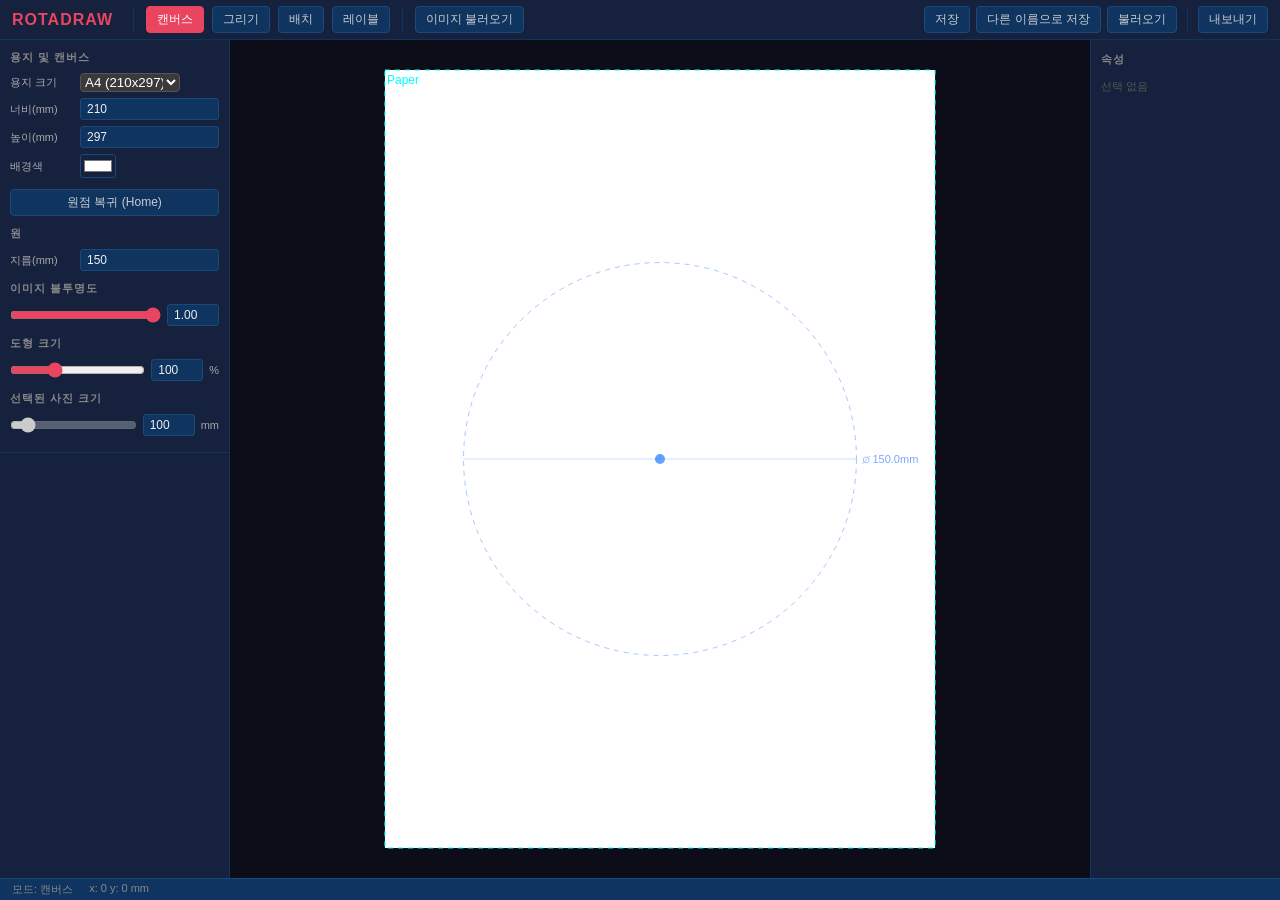
==== commit bdc89e51: "2" ====
--- a/rotadraw.html
+++ b/rotadraw.html
@@ -1,5665 +1,3015 @@
-<!DOCTYPE html>--
-<html lang="ko">--
-<head>--
-<meta charset="UTF-8">--
-<title>Rotadraw Designer</title>--
-<style>--
-* { box-sizing: border-box; margin: 0; padding: 0; }--
-body { background: #1a1a2e; color: #eee; font-family: 'Segoe UI', sans-serif; height: 100vh; display: flex; flex-direction: column; overflow: hidden; }--
-#topbar { display: flex; align-items: center; gap: 8px; padding: 6px 12px; background: #16213e; border-bottom: 1px solid #0f3460; flex-shrink: 0; }--
-#topbar h1 { font-size: 16px; font-weight: 700; color: #e94560; margin-right: 8px; letter-spacing: 1px; }--
-.tb-sep { width: 1px; height: 24px; background: #0f3460; margin: 0 4px; }--
-.tb-btn { padding: 4px 10px; background: #0f3460; border: 1px solid #1a4a7a; border-radius: 4px; color: #ccc; font-size: 12px; cursor: pointer; transition: background .15s; white-space: nowrap; }--
-.tb-btn:hover { background: #1a5a9a; color: #fff; }--
-.tb-btn.active { background: #e94560; border-color: #e94560; color: #fff; }--
-#tb-right { margin-left: auto; display: flex; align-items: center; gap: 6px; }--
-#main { display: flex; flex: 1; overflow: hidden; }--
-#left-panel { width: 230px; background: #16213e; border-right: 1px solid #0f3460; display: flex; flex-direction: column; flex-shrink: 0; overflow-y: auto; }--
-.panel-section { padding: 10px; border-bottom: 1px solid #0f3460; }--
-.panel-title { font-size: 11px; font-weight: 600; color: #888; text-transform: uppercase; letter-spacing: 1px; margin-bottom: 8px; }--
-.panel-btn { width: 100%; padding: 6px 8px; background: #0f3460; border: 1px solid #1a4a7a; border-radius: 4px; color: #ccc; font-size: 12px; cursor: pointer; text-align: left; margin-bottom: 4px; transition: background .15s; }--
-.panel-btn:hover { background: #1a5a9a; color: #fff; }--
-.panel-btn.active { background: #e94560; border-color: #e94560; color: #fff; }--
-.input-row { display: flex; align-items: center; gap: 6px; margin-bottom: 6px; font-size: 12px; }--
-.input-row label { width: 64px; color: #aaa; flex-shrink: 0; font-size: 11px; }--
-.input-row input[type=number], .input-row input[type=text] { flex: 1; background: #0f3460; border: 1px solid #1a4a7a; border-radius: 3px; color: #eee; padding: 3px 6px; font-size: 12px; min-width: 0; }--
-.input-row input[type=range] { flex: 1; accent-color: #e94560; min-width: 0; }--
-.input-row input[type=color] { width: 36px; height: 24px; padding: 1px; border: 1px solid #1a4a7a; border-radius: 3px; background: none; cursor: pointer; }--
-.val-display { width: 44px; text-align: right; font-size: 11px; color: #aaa; flex-shrink: 0; }--
-#group-list { display: flex; flex-direction: column; gap: 4px; }--
-.group-item { display: flex; align-items: center; gap: 6px; padding: 5px 8px; background: #0f3460; border-radius: 4px; border: 1px solid #1a4a7a; cursor: pointer; font-size: 12px; }--
-.group-item:hover { background: #1a5a9a; }--
-.group-color-dot { width: 12px; height: 12px; border-radius: 50%; flex-shrink: 0; }--
-.group-del { margin-left: auto; color: #666; font-size: 13px; cursor: pointer; padding: 0 2px; }--
-.group-del:hover { color: #e94560; }--
-.group-del.locked { color: #333; pointer-events: none; }--
-#canvas-area { flex: 1; overflow: hidden; position: relative; background: #0d0d1a; }--
-#canvas-wrapper { position: absolute; }--
-#bg-canvas { position: absolute; top: 0; left: 0; pointer-events: none; }--
-#main-canvas { position: absolute; top: 0; left: 0; }--
-#right-panel { width: 190px; background: #16213e; border-left: 1px solid #0f3460; flex-shrink: 0; overflow-y: auto; padding: 10px; font-size: 11px; line-height: 1.7; }--
-.prop-title { font-size: 11px; font-weight: 600; color: #888; text-transform: uppercase; letter-spacing: 1px; margin-bottom: 8px; }--
-#statusbar { padding: 3px 12px; background: #0f3460; border-top: 1px solid #1a4a7a; font-size: 11px; color: #888; flex-shrink: 0; display: flex; gap: 16px; }--
-.modal-overlay { position: fixed; inset: 0; background: rgba(0,0,0,.65); display: flex; align-items: center; justify-content: center; z-index: 1000; }--
-.modal { background: #16213e; border: 1px solid #0f3460; border-radius: 8px; padding: 20px; min-width: 300px; }--
-.modal h3 { margin-bottom: 14px; color: #e94560; }--
-.modal-btn-row { display: flex; gap: 8px; justify-content: flex-end; margin-top: 16px; }--
-.btn-primary { padding: 6px 16px; background: #e94560; border: none; border-radius: 4px; color: #fff; font-size: 13px; cursor: pointer; }--
-.btn-secondary { padding: 6px 16px; background: #0f3460; border: 1px solid #1a4a7a; border-radius: 4px; color: #ccc; font-size: 13px; cursor: pointer; }--
-</style>--
-</head>--
-<body>--
---
-<div id="topbar">--
-  <h1>ROTADRAW</h1>--
-  <div class="tb-sep"></div>--
-  <button class="tb-btn active" id="mode-canvas" onclick="setMode('canvas')">캔버스</button>--
-  <button class="tb-btn" id="mode-draw" onclick="setMode('draw')">그리기</button>--
-  <button class="tb-btn" id="mode-arrange" onclick="setMode('arrange')">배치</button>--
-  <button class="tb-btn" id="mode-label" onclick="setMode('label')">레이블</button>--
-  <div class="tb-sep"></div>--
-  <button class="tb-btn" onclick="document.getElementById('img-input').click()">이미지 불러오기</button>--
-  <div id="tb-right">--
-    <button class="tb-btn" onclick="saveProject()">저장</button>--
-    <button class="tb-btn" onclick="loadProject()">불러오기</button>--
-    <div class="tb-sep"></div>--
-    <button class="tb-btn" onclick="showExportModal()">내보내기</button>--
-  </div>--
-</div>--
---
-<div id="main">--
-  <div id="left-panel">--
-    <div class="panel-section" id="panel-canvas">--
-      <div class="panel-title">용지 및 캔버스</div>--
-      <div class="input-row">--
-        <label>용지 크기</label>--
-        <select id="pg-size" onchange="onPaperSizeChange(this.value)" style="width:100px;background:#3a3a3c;color:#fff;border:1px solid #555;border-radius:4px;">--
-          <option value="A4">A4 (210x297)</option>--
-          <option value="A3">A3 (297x420)</option>--
-          <option value="Letter">Letter</option>--
-          <option value="Custom">Custom</option>--
-        </select>--
-      </div>--
-      <div class="input-row"><label>너비(mm)</label><input type="number" id="cv-w" value="210" min="10" max="2000" oninput="onCustomPaperWH('w',this.value)"></div>--
-      <div class="input-row"><label>높이(mm)</label><input type="number" id="cv-h" value="297" min="10" max="2000" oninput="onCustomPaperWH('h',this.value)"></div>--
-      <div class="input-row"><label>배경색</label><input type="color" id="cv-bg" value="#ffffff" oninput="render()"></div>--
-      <button class="tb-btn" style="width:100%;margin-top:5px" onclick="goHome()">원점 복귀 (Home)</button>--
-      --
-      <div class="panel-title" style="margin-top:10px">원</div>--
-      <div class="input-row"><label>지름(mm)</label><input type="number" id="circle-d" value="150" min="5" max="2000" step="0.5" oninput="circleFromInput()"></div>--
-    </div>--
---
-    <div class="panel-section" id="panel-draw" style="display:none">--
-      <div class="panel-title">도구</div>--
-      <button class="panel-btn active" id="tool-spline" onclick="setDrawTool('spline')">맞춤점 스플라인</button>--
-      <button class="panel-btn" id="tool-line" onclick="setDrawTool('line')">직선</button>--
-      <button class="panel-btn" id="tool-select" onclick="setDrawTool('select')">선택 / 이동</button>--
-      <div class="panel-title" style="margin-top:8px">두께 (mm)</div>--
-      <div class="input-row">--
-        <input type="range" id="sw-range" min="0.5" max="2" step="0.05" value="1" oninput="onSwRange(this.value)">--
-        <input type="number" id="sw-num" value="1.00" min="0.5" max="2" step="0.05" style="width:52px;flex:none" oninput="onSwNum(this.value)">--
-      </div>--
-      <div style="display:flex;gap:4px;margin-top:8px">--
-        <button class="panel-btn" style="flex:1;margin:0" onclick="deleteSelectedShape()">삭제</button>--
-        <button class="panel-btn" style="flex:1;margin:0" onclick="clearAllShapes()">전체삭제</button>--
-      </div>--
-      <div style="margin-top:8px;font-size:10px;color:#555;line-height:1.7">--
-        클릭: 점 추가 · Esc/좌클릭 공간: 완료<br>--
---
-        선택모드: 점 클릭 활성화<br>--
-        우클릭 대칭/자유 모드, 점추가/삭제<br>--
-        더블클릭 도형 닫기<br>--
-        Del: 선택 삭제--
-      </div>--
-    </div>--
---
-    <div class="panel-section" id="panel-arrange" style="display:none">--
-      <div class="panel-title">그룹</div>--
-      <button class="panel-btn" onclick="addGroup()">+ 그룹 추가</button>--
-      <div id="group-list" style="margin-top:6px"></div>--
-      <div style="margin-top:8px;font-size:10px;color:#555;line-height:1.7">--
-        클릭 도형의 그룹 선택<br>--
-        선택 드래그이동: 그룹 배치<br>--
-        Ctrl+클릭 새그룹복사<br>--
-        Esc: 선택 해제--
-      </div>--
-    </div>--
---
-    <div class="panel-section" id="panel-label" style="display:none">--
-      <div class="panel-title">레이블</div>--
-      <div id="label-group-list"></div>--
-      <div class="input-row" style="margin-top:8px"><label>간격(mm)</label>--
-        <input type="number" id="label-size" value="4" min="1" max="20" step="0.5" oninput="render()">--
-      </div>--
-    </div>--
-  </div>--
---
-  <div id="canvas-area">--
-    <div id="canvas-wrapper">--
-      <canvas id="bg-canvas"></canvas>--
-      <canvas id="main-canvas"></canvas>--
-    </div>--
-  </div>--
---
-  <div id="right-panel">--
-    <div class="prop-title">속성</div>--
-    <div id="props-content" style="color:#555">선택 없음</div>--
-  </div>--
-</div>--
---
-<div id="statusbar">--
-  <span id="sb-mode">모드: 캔버스</span>--
-  <span id="sb-pos">x: 0  y: 0 mm</span>--
-  <span id="sb-info"></span>--
-</div>--
---
-<input type="file" id="img-input" accept="image/*" style="display:none" onchange="onImageFileSelected(event)">--
-<input type="file" id="proj-input" accept=".rdraw,.json" style="display:none" onchange="onProjectLoaded(event)">--
---
-<div class="modal-overlay" id="export-modal" style="display:none" onclick="if(event.target===this)this.style.display='none'">--
-  <div class="modal">--
-    <h3>내보내기</h3>--
-    <div style="display:flex;flex-direction:column;gap:8px">--
-      <button class="panel-btn" onclick="exportSVG()">SVG 벡터</button>--
-      <button class="panel-btn" onclick="exportPNG()">PNG (300dpi)</button>--
-      <button class="panel-btn" onclick="exportPDF()">PDF</button>--
-      <button class="panel-btn" onclick="exportDXF()">DXF</button>--
-    </div>--
-    <div class="modal-btn-row"><button class="btn-secondary" onclick="document.getElementById('export-modal').style.display='none'">닫기</button></div>--
-  </div>--
-</div>--
---
-<div id="context-menu" style="display:none; position:fixed; background:#16213e; border:1px solid #0f3460; border-radius:4px; padding:4px; z-index:1001; box-shadow:0 4px 6px rgba(0,0,0,0.5);"></div>--
---
---
-<script>--
-'use strict';--
-// ═══════════════════════════════════════════════--
-//  CONSTANTS--
-// ═══════════════════════════════════════════════--
-const MM         = 96 / 25.4;--
-const EXPORT_MM  = 300 / 25.4;--
-const SNAP_D     = 2.5;   // mm--
-const MAX_LBL    = 10;    // mm label offset limit--
-const GROUP1_ID  = 1;--
---
-// ═══════════════════════════════════════════════--
-//  STATE--
-// ═══════════════════════════════════════════════--
-let canvasW = 210, canvasH = 297, baseW = 210, baseH = 297;--
-let circle  = { cx: 105, cy: 148.5, r: 75 };--
-let images = [];--
-let bgImage = null;--
-let nextImgId = 1;--
-let paperGuide = { cx: 105, cy: 148.5, w: 210, h: 297, rotation: 0, visible: true, size: 'A4' };--
-let canvDragState = null;--
-let canvSelType = null; // 'image' or 'paper'--
-let canvSelId = null; // for image--
-let canvSelHandle = null;--
-let canvDragStartPos = null;--
-let canvDragStartObj = null;--
-let currentMode = 'canvas';--
-let drawTool    = 'spline';--
---
-/*--
-  Shape = {--
-    id, type:'spline'|'line',--
-    points: [{x,y}],            ??anchor points--
-    cps: [[cp1,cp2], ...],      ??bezier control points per segment (spline only)--
-                                   cps[i] = [outHandle of pts[i], inHandle of pts[i+1]]--
-    closed, strokeWidth, groupId,--
-    _isCopy?, _origId?--
-  }--
-  For LINE type: cps unused, direct line segments.--
-*/--
-let shapes = [], nextShapeId = 1;--
-let groups = [], nextGroupId = 2;--
-let activeDrawGroupId = GROUP1_ID;--
-let labels = {};--
-let strokeWidth = 1.0;--
---
-// View--
-let viewScale = 1, viewOffX = 0, viewOffY = 0;--
---
-// Draw state--
-let drawing = false, drawingShape = null;--
---
-// Selection (draw mode)--
-let selShapeId = null, selPtIdx = null;--
-// Which handle is active: null | 'in' | 'out'--
-let selHandle  = null;--
-let dragState  = null;  // { type:'pt'|'shape'|'cpIn'|'cpOut', ... }--
---
-// Arrange--
-let arrSelShapeId = null, arrDragState = null;--
---
-// Hover--
-let hoverPtRef = null;--
---
-// Label drag--
-let lblDrag = null;--
---
-// Mouse--
-let _mdMm = null, _hasDragged = false;--
---
-// ═══════════════════════════════════════════════--
-//  CANVAS / VIEW--
-// ═══════════════════════════════════════════════--
-const bgCanvas   = document.getElementById('bg-canvas');--
-const mainCanvas = document.getElementById('main-canvas');--
-const bgCtx  = bgCanvas.getContext('2d');--
-const ctx    = mainCanvas.getContext('2d');--
-const wrapper    = document.getElementById('canvas-wrapper');--
-const canvasArea = document.getElementById('canvas-area');--
---
-function S(mm)  { return mm * MM * viewScale; }--
---
-function clientToMm(e) {--
-  const r = mainCanvas.getBoundingClientRect();--
-  return { x: (e.clientX - r.left)/(MM*viewScale), y: (e.clientY - r.top)/(MM*viewScale) };--
-}--
---
-function setCanvasSize() {--
-  const pw = Math.max(1, Math.round(canvasW*MM*viewScale));--
-  const ph = Math.max(1, Math.round(canvasH*MM*viewScale));--
-  bgCanvas.width  = mainCanvas.width  = pw;--
-  bgCanvas.height = mainCanvas.height = ph;--
-  bgCanvas.style.width  = mainCanvas.style.width  = pw+'px';--
-  bgCanvas.style.height = mainCanvas.style.height = ph+'px';--
-  wrapper.style.width  = pw+'px';--
-  wrapper.style.height = ph+'px';--
-  wrapper.style.left   = viewOffX+'px';--
-  wrapper.style.top    = viewOffY+'px';--
-}--
---
-canvasArea.addEventListener('wheel', e => {--
-  e.preventDefault();--
-  const f = e.deltaY < 0 ? 1.1 : 0.9;--
-  const ns = Math.max(0.08, Math.min(12, viewScale*f));--
-  const ar = canvasArea.getBoundingClientRect();--
-  const mx = e.clientX - ar.left, my = e.clientY - ar.top;--
-  const ratio = ns/viewScale;--
-  viewOffX = mx - (mx-viewOffX)*ratio;--
-  viewOffY = my - (my-viewOffY)*ratio;--
-  viewScale = ns;--
-  setCanvasSize(); render();--
-}, { passive:false });--
---
-let _pan=false, _panO=null;--
-canvasArea.addEventListener('mousedown', e => { if(e.button===1){_pan=true;_panO={x:e.clientX-viewOffX,y:e.clientY-viewOffY};e.preventDefault();} });--
-window.addEventListener('mousemove', e => { if(_pan){viewOffX=e.clientX-_panO.x;viewOffY=e.clientY-_panO.y;wrapper.style.left=viewOffX+'px';wrapper.style.top=viewOffY+'px';} });--
-window.addEventListener('mouseup',   e => { if(e.button===1)_pan=false; });--
---
-// ═══════════════════════════════════════════════--
-//  CANVAS SIZE CONTROLS--
-// ═══════════════════════════════════════════════--
-function onPaperSizeChange(val) {--
-  if (val === 'Custom') {--
-    document.getElementById('cv-w').disabled = false;--
-    document.getElementById('cv-h').disabled = false;--
-  } else {--
-    document.getElementById('cv-w').disabled = true;--
-    document.getElementById('cv-h').disabled = true;--
-    if (val === 'A4') { paperGuide.w = 210; paperGuide.h = 297; }--
-    else if (val === 'A3') { paperGuide.w = 297; paperGuide.h = 420; }--
-    else if (val === 'Letter') { paperGuide.w = 215.9; paperGuide.h = 279.4; }--
-    document.getElementById('cv-w').value = paperGuide.w;--
-    document.getElementById('cv-h').value = paperGuide.h;--
-  }--
-  paperGuide.size = val;--
-  canvasW = paperGuide.w;--
-  canvasH = paperGuide.h;--
-  paperGuide.cx = canvasW / 2;--
-  paperGuide.cy = canvasH / 2;--
-  paperGuide.rotation = 0;--
-  circle.cx = canvasW / 2;--
-  circle.cy = canvasH / 2;--
-  setCanvasSize();--
-  render();--
-}--
-function onCustomPaperWH(axis, val) {--
-  const v = parseFloat(val);--
-  if (!isNaN(v) && v > 0) {--
-    if (axis === 'w') { paperGuide.w = v; canvasW = v; }--
-    if (axis === 'h') { paperGuide.h = v; canvasH = v; }--
-    paperGuide.cx = canvasW / 2;--
-    paperGuide.cy = canvasH / 2;--
-    paperGuide.rotation = 0;--
-    circle.cx = canvasW / 2;--
-    circle.cy = canvasH / 2;--
-    setCanvasSize();--
-    render();--
-  }--
-}--
-function goHome() {--
-  const ar = canvasArea.getBoundingClientRect();--
-  if (ar.width > 0 && ar.height > 0) {--
-    viewScale = Math.min((ar.width - 60) / (paperGuide.w * MM), (ar.height - 60) / (paperGuide.h * MM), 2);--
-    viewOffX = (ar.width - paperGuide.w * MM * viewScale) / 2;--
-    viewOffY = (ar.height - paperGuide.h * MM * viewScale) / 2;--
-    wrapper.style.left = viewOffX + 'px';--
-    wrapper.style.top = viewOffY + 'px';--
-    render();--
-  }--
-}--
---
-function importImage(file) {--
-  const reader = new FileReader();--
-  reader.onload = e => {--
-    const img = new Image();--
-    img.onload = () => onImageObjectLoaded(img);--
-    img.src = e.target.result;--
-  };--
-  reader.readAsDataURL(file);--
-}--
---
-function onImageObjectLoaded(img) {--
-  // Load image at 60% of paper guide size to show it is a selectable object--
-  let w = paperGuide.w * 0.6;--
-  let h = w * img.height / img.width;--
-  if (h > paperGuide.h * 0.6) {--
-    h = paperGuide.h * 0.6;--
-    w = h * img.width / img.height;--
-  }--
-  images.push({--
-    id: nextImgId++,--
-    img: img,--
-    cx: paperGuide.cx,--
-    cy: paperGuide.cy,--
-    w: w,--
-    h: h,--
-    rotation: 0--
-  });--
-  render();--
-}--
---
-// Handle file dropping for images--
-document.addEventListener('dragover', e => { e.preventDefault(); e.dataTransfer.dropEffect = 'copy'; });--
-document.addEventListener('drop', e => {--
-  e.preventDefault();--
-  if (e.dataTransfer.files && e.dataTransfer.files.length > 0) {--
-    const file = e.dataTransfer.files[0];--
-    if (file.type.startsWith('image/')) {--
-      importImage(file);--
-    } else if (file.name.endsWith('.json') || file.name.endsWith('.rdraw')) {--
-      onProjectLoaded({target:{files:[file]}});--
-    }--
-  }--
-});--
---
-function circleFromInput() { circle.r=(parseFloat(document.getElementById('circle-d').value)||150)/2; render(); }--
---
-// ═══════════════════════════════════════════════--
-//  GROUPS--
-// ═══════════════════════════════════════════════--
-const GCOLORS=['#e94560','#00b4d8','#06d6a0','#ffd166','#a855f7','#f97316','#ec4899','#14b8a6','#84cc16','#f43f5e'];--
---
-function initDefaultGroup() {--
-  groups=[{id:GROUP1_ID,label:1,color:GCOLORS[0],rotation:0,locked:true}];--
-  activeDrawGroupId=GROUP1_ID;--
-}--
-function addGroup() {--
-  const g={id:nextGroupId++,label:groups.length+1,color:GCOLORS[groups.length%GCOLORS.length],rotation:0,locked:false};--
-  groups.push(g); refreshGroupList(); render();--
-}--
-function deleteGroup(id) {--
-  if(id===GROUP1_ID)return;--
-  shapes=shapes.filter(s=>!(s.groupId===id&&s._isCopy));--
-  groups=groups.filter(g=>g.id!==id);--
-  refreshGroupList(); render();--
-}--
---
-// Copy system--
-function hasCopy(origId)  { return shapes.some(s=>s._origId===origId); }--
-function makeCopy(orig, targetGid) {--
-  shapes=shapes.filter(s=>!(s._origId===orig.id&&s.groupId===targetGid));--
-  const c=JSON.parse(JSON.stringify(orig));--
-  c.id=nextShapeId++; c._isCopy=true; c._origId=orig.id; c.groupId=targetGid;--
-  shapes.push(c); return c;--
-}--
-function removeCopy(origId, targetGid) { shapes=shapes.filter(s=>!(s._origId===origId&&s.groupId===targetGid)); }--
---
-function refreshGroupList() {--
-  // Arrange list--
-  const list=document.getElementById('group-list');--
-  list.innerHTML='';--
-  groups.forEach(g=>{--
-    const d=document.createElement('div');--
-    d.className='group-item';--
-    const delHtml=g.locked?`<span class="group-del locked">잠금</span>`:`<span class="group-del" onclick="deleteGroup(${g.id});event.stopPropagation()">✕</span>`;--
-    d.innerHTML=`<div class="group-color-dot" style="background:${g.color}"></div><span style="flex:1">그룹 ${g.label}</span><input type="number" value="${g.rotation}" min="-360" max="360" style="width:55px" oninput="setGroupRotation(${g.id},this.value)" onclick="event.stopPropagation()">${delHtml}`;--
-    list.appendChild(d);--
-  });--
-  // Label panel--
-  const ll=document.getElementById('label-group-list');--
-  ll.innerHTML='';--
-  groups.forEach(g=>{--
-    const row=document.createElement('div');--
-    row.className='input-row';--
-    row.innerHTML=`<div class="group-color-dot" style="background:${g.color}"></div><span style="flex:1;font-size:12px">그룹 ${g.label}</span><input type="number" value="${g.label}" min="1" max="999" style="width:48px;background:#0f3460;border:1px solid #1a4a7a;border-radius:3px;color:#eee;padding:3px;font-size:12px;flex:none" onchange="setGroupLabel(${g.id},this.value)">`;--
-    ll.appendChild(row);--
-  });--
-}--
-function setGroupLabel(id,v){const g=groups.find(x=>x.id===id);if(g){g.label=parseInt(v)||g.label;render();}}--
---
-// ═══════════════════════════════════════════════--
-//  STROKE WIDTH--
-// ═══════════════════════════════════════════════--
-function onSwRange(v){-
-  strokeWidth=parseFloat(v);-
-  document.getElementById('sw-num').value=strokeWidth.toFixed(2);-
-  shapes.forEach(s=>s.strokeWidth=strokeWidth);-
-  render();-
-}-
-function onSwNum(v){-
-  strokeWidth=Math.max(0.5,Math.min(2,parseFloat(v)||1));-
-  document.getElementById('sw-range').value=strokeWidth;-
-  shapes.forEach(s=>s.strokeWidth=strokeWidth);-
-  render();-
-}--
---
-// ═══════════════════════════════════════════════--
-//  MODES--
-// ═══════════════════════════════════════════════--
-const MODE_NAMES={canvas:'캔버스',draw:'그리기',arrange:'배치',label:'레이블'};--
---
-function setMode(m){--
-  if(drawing)finishDrawing();--
-  currentMode=m;--
-  ['canvas','draw','arrange','label'].forEach(mm=>{--
-    document.getElementById('mode-'+mm).classList.toggle('active',mm===m);--
-    const p=document.getElementById('panel-'+mm);if(p)p.style.display=mm===m?'':'none';--
-  });--
-  document.getElementById('sb-mode').textContent='모드: '+MODE_NAMES[m];--
-  selShapeId=null;selPtIdx=null;selHandle=null;dragState=null;--
-  arrSelShapeId=null;arrDragState=null;hoverPtRef=null;lblDrag=null;--
-  updateCursor();render();--
-}--
-function setDrawTool(t){--
-  if(drawing)finishDrawing();--
-  drawTool=t;--
-  ['spline','line','select'].forEach(tt=>document.getElementById('tool-'+tt).classList.toggle('active',tt===t));--
-  selShapeId=null;selPtIdx=null;selHandle=null;dragState=null;hoverPtRef=null;--
-  updateCursor();render();--
-}--
-function updateCursor(){--
-  if(currentMode==='draw'&&drawTool!=='select')mainCanvas.style.cursor='crosshair';--
-  else mainCanvas.style.cursor='default';--
-}--
---
-function onImageFileSelected(e) {--
-  const file = e.target.files[0];--
-  if (!file) return;--
-  const reader = new FileReader();--
-  reader.onload = ev => {--
-    const img = new Image();--
-    img.onload = () => onImageObjectLoaded(img);--
-    img.src = ev.target.result;--
-  };--
-  reader.readAsDataURL(file);--
-  e.target.value = '';--
-}--
---
---
-// ==========================================--
-//  HERMITE SPLINE SYSTEM--
-// ==========================================--
-function updateHermiteTangents(s) {--
-  const pts = s.points;--
-  const n = pts.length;--
-  if (n < 2) return;--
-  const closed = s.closed;--
-  for (let i = 0; i < n; i++) {--
-    const p = pts[i];--
-    if (p.manual) continue; // Skip manually adjusted tangents--
-    if (p.mode === 'free' && (p.inT.x!==0 || p.inT.y!==0 || p.outT.x!==0 || p.outT.y!==0)) continue; // Don't override user-edited free tangents--
-    --
-    let prev = closed ? pts[(i - 1 + n) % n] : pts[Math.max(0, i - 1)];--
-    let next = closed ? pts[(i + 1) % n] : pts[Math.min(n - 1, i + 1)];--
-    --
-    // Catmull-Rom like tangent--
-    let vx = (next.x - prev.x) / 2;--
-    let vy = (next.y - prev.y) / 2;--
-    --
-    if (!closed) {--
-      if (i === 0) { vx = (next.x - p.x) / 2; vy = (next.y - p.y) / 2; }--
-      if (i === n - 1) { vx = (p.x - prev.x) / 2; vy = (p.y - prev.y) / 2; }--
-    }--
-    --
-    if (p.mode === 'sym') {--
-       p.outT = {x: vx, y: vy};--
-       p.inT = {x: -vx, y: -vy};--
-    }--
-  }--
-}--
---
-function getPolyline(s) {--
-  const closed = s.closed === true;--
-  if (s.type === 'line') return {pts: s.points.map(p=>({x:p.x, y:p.y})), closed};--
-  --
-  const rawPts = s.points;--
-  const rn = rawPts.length;--
-  if (rn < 2) return {pts: rawPts.map(p=>({x:p.x, y:p.y})), closed};--
-  const segs = closed ? rn : rn - 1;--
-  --
-  const pts = [];--
-  const steps = 20;--
-  for (let i = 0; i < segs; i++) {--
-    const p0 = rawPts[i], p1 = rawPts[(i + 1) % rn];--
-    const c0 = {x: p0.x + (p0.outT.x)/3, y: p0.y + (p0.outT.y)/3};--
-    const c1 = {x: p1.x + (p1.inT.x)/3, y: p1.y + (p1.inT.y)/3};--
-    for (let j = 0; j < steps; j++) {--
-      const t = j / steps;--
-      const u = 1 - t;--
-      const x = u*u*u*p0.x + 3*u*u*t*c0.x + 3*u*t*t*c1.x + t*t*t*p1.x;--
-      const y = u*u*u*p0.y + 3*u*u*t*c0.y + 3*u*t*t*c1.y + t*t*t*p1.y;--
-      pts.push({x, y});--
-    }--
-  }--
-  if (!closed) pts.push({x: rawPts[rn-1].x, y: rawPts[rn-1].y});--
-  return {pts, closed};--
-}--
---
-function svgPathD(s) {--
-  if (s.type === 'spline') {--
-    const closed = s.closed === true;--
-    const rawPts = s.points;--
-    const rn = rawPts.length;--
-    if (rn < 2) return null;--
-    const segs = closed ? rn : rn - 1;--
-    let d = `M ${rawPts[0].x.toFixed(2)} ${rawPts[0].y.toFixed(2)} `;--
-    for (let i = 0; i < segs; i++) {--
-      const p0 = rawPts[i], p1 = rawPts[(i + 1) % rn];--
-      const c0 = {x: p0.x + (p0.outT.x)/3, y: p0.y + (p0.outT.y)/3};--
-      const c1 = {x: p1.x + (p1.inT.x)/3, y: p1.y + (p1.inT.y)/3};--
-      d += `C ${c0.x.toFixed(2)} ${c0.y.toFixed(2)}, ${c1.x.toFixed(2)} ${c1.y.toFixed(2)}, ${p1.x.toFixed(2)} ${p1.y.toFixed(2)} `;--
-    }--
-    if (closed) d += 'Z';--
-    return d;--
-  }--
-  const closed = s.closed === true;--
-  const rawPts = s.points;--
-  if (rawPts.length < 2) return null;--
-  let d = `M ${rawPts[0].x.toFixed(2)} ${rawPts[0].y.toFixed(2)} `;--
-  rawPts.slice(1).forEach(p => d += `L ${p.x.toFixed(2)} ${p.y.toFixed(2)} `);--
-  if (closed) d += 'Z';--
-  return d;--
-}--
---
-function getCurvature(P0, M0, P1, M1, t) {--
-  let Vx, Vy, Ax, Ay;--
-  if (t === 0) {--
-    Vx = M0.x; Vy = M0.y;--
-    Ax = 6*(P1.x - P0.x) - 4*M0.x - 2*M1.x;--
-    Ay = 6*(P1.y - P0.y) - 4*M0.y - 2*M1.y;--
-  } else {--
-    Vx = M1.x; Vy = M1.y;--
-    Ax = -6*(P1.x - P0.x) + 2*M0.x + 4*M1.x;--
-    Ay = -6*(P1.y - P0.y) + 2*M0.y + 4*M1.y;--
-  }--
-  const v2 = Vx*Vx + Vy*Vy;--
-  if (v2 < 1e-5) return null;--
-  const cross = Vx*Ay - Vy*Ax;--
-  if (Math.abs(cross) < 1e-5) return null;--
-  const k = cross / Math.pow(v2, 1.5);--
-  let R = 1 / Math.abs(k);--
-  if (R > 500) R = 500; // Limit to 500mm--
-  --
-  const vMag = Math.sqrt(v2);--
-  const nx = -Vy / vMag;--
-  const ny = Vx / vMag;--
-  const cx = (t===0?P0.x:P1.x) + (1/k) * nx;--
-  const cy = (t===0?P0.y:P1.y) + (1/k) * ny;--
-  --
-  return { R, cx, cy };--
-}--
---
-function isShapeClosed(s){--
-  return s.closed === true;--
-}--
---
-// Get visible control points for selected spline segment--
---
-function getHandlePositions(s, ptIdx) {--
-  if(!s||s.type!=='spline')return{out:null,inn:null};--
-  const p = s.points[ptIdx];--
-  if (!p) return {out:null,inn:null};--
-  const closed = s.closed === true;--
-  const n = s.points.length;--
-  --
-  const outH = {x: p.x + p.outT.x, y: p.y + p.outT.y};--
-  const inH = {x: p.x + p.inT.x, y: p.y + p.inT.y};--
-  --
-  if (!closed) {--
-    if (ptIdx === 0) return { out: outH, inn: null };--
-    if (ptIdx === n - 1) return { out: null, inn: inH };--
-  }--
-  return {out: outH, inn: inH};--
-}--
---
-function hitHandle(pos,s,ptIdx,side){--
-  if(!s||s.type!=='spline')return false;--
-  const g=s.groupId?groups.find(x=>x.id===s.groupId):null;--
-  const pLocal = g ? rotAround(pos, circle.cx, circle.cy, -g.rotation) : pos;--
-  const{out:outH,inn:inH}=getHandlePositions(s,ptIdx);--
-  const h=side==='out'?outH:inH;--
-  if(!h)return false;--
-  const dx=pLocal.x-h.x,dy=pLocal.y-h.y;--
-  return dx*dx+dy*dy<25; // 5mm radius--
-}--
---
-let currentCurvature = null;--
---
-function renderBezierHandles(sc){--
-  const s=shapes.find(x=>x.id===selShapeId);--
-  if(!s||s.type!=='spline'||selPtIdx===null)return;--
-  const p=s.points[selPtIdx];--
-  const{out:outH,inn:inH}=getHandlePositions(s,selPtIdx);--
-  ctx.save();--
-  ctx.setLineDash([2,2]);ctx.lineWidth=1;--
-  --
-  if(inH){--
-    ctx.strokeStyle='#ff9900aa';--
-    ctx.beginPath();ctx.moveTo(p.x*sc,p.y*sc);ctx.lineTo(inH.x*sc,inH.y*sc);ctx.stroke();--
-    const isDragging=dragState?.type==='cpIn';--
-    ctx.beginPath();ctx.arc(inH.x*sc,inH.y*sc,isDragging?7:5,0,Math.PI*2);--
-    ctx.fillStyle='#ff9900';ctx.fill();ctx.strokeStyle='#fff';ctx.lineWidth=1.5;ctx.stroke();--
-  }--
-  if(outH){--
-    ctx.strokeStyle='#00dd88aa';--
-    ctx.beginPath();ctx.moveTo(p.x*sc,p.y*sc);ctx.lineTo(outH.x*sc,outH.y*sc);ctx.stroke();--
-    const isDragging=dragState?.type==='cpOut';--
-    ctx.beginPath();ctx.arc(outH.x*sc,outH.y*sc,isDragging?7:5,0,Math.PI*2);--
-    ctx.fillStyle='#00dd88';ctx.fill();ctx.strokeStyle='#fff';ctx.lineWidth=1.5;ctx.stroke();--
-  }--
-  ctx.setLineDash([]);--
-  // Labels--
-  ctx.fillStyle='#fff';ctx.font='10px sans-serif';--
-  if(inH) ctx.fillText('in',inH.x*sc+7,inH.y*sc-7);--
-  if(outH)ctx.fillText('out',outH.x*sc+7,outH.y*sc-7);--
-  --
-  if (currentCurvature) {--
-    ctx.strokeStyle = '#ffff0088';--
-    ctx.lineWidth = 1.5;--
-    ctx.setLineDash([4, 4]);--
-    ctx.beginPath();--
-    ctx.arc(currentCurvature.cx * sc, currentCurvature.cy * sc, currentCurvature.R * sc, 0, Math.PI*2);--
-    ctx.stroke();--
-    ctx.fillStyle = '#ffff00';--
-    ctx.beginPath();--
-    ctx.arc(currentCurvature.cx * sc, currentCurvature.cy * sc, 3, 0, Math.PI*2);--
-    ctx.fill();--
-    ctx.setLineDash([]);--
-  }--
-  ctx.restore();--
-}--
---
-// ═══════════════════════════════════════════════--
-//  OFFSET RENDERING HELPERS--
-// ═══════════════════════════════════════════════--
-function segNormal(a,b){--
-  const dx=b.x-a.x,dy=b.y-a.y,len=Math.hypot(dx,dy)||1;--
-  return{nx:-dy/len,ny:dx/len};--
-}--
---
-function offsetSeg(a,b,halfW){--
-  const{nx,ny}=segNormal(a,b);--
-  return{--
-    aL:{x:a.x+nx*halfW,y:a.y+ny*halfW},--
-    bL:{x:b.x+nx*halfW,y:b.y+ny*halfW},--
-    aR:{x:a.x-nx*halfW,y:a.y-ny*halfW},--
-    bR:{x:b.x-nx*halfW,y:b.y-ny*halfW}--
-  };--
-}--
---
-function lineIntersectT(p1,d1,p2,d2){--
-  const denom=d1.x*d2.y-d1.y*d2.x;--
-  if(Math.abs(denom)<1e-10)return null;--
-  const t=((p2.x-p1.x)*d2.y-(p2.y-p1.y)*d2.x)/denom;--
-  return t;--
-}--
---
-function miterJoin(bL_prev, dirPrev, bL_next, dirNext, halfW, maxMiter=4){--
-  const d1={x:dirPrev.x,y:dirPrev.y};--
-  const d2={x:dirNext.x,y:dirNext.y};--
-  const t=lineIntersectT(bL_prev,d1,bL_next,d2);--
-  if(t===null) return {x: (bL_prev.x + bL_next.x)/2, y: (bL_prev.y + bL_next.y)/2};--
-  --
-  const ip={x:bL_prev.x+t*d1.x,y:bL_prev.y+t*d1.y};--
-  const midX = (bL_prev.x + bL_next.x) / 2;--
-  const midY = (bL_prev.y + bL_next.y) / 2;--
-  const dx = ip.x - midX;--
-  const dy = ip.y - midY;--
-  const dist = Math.hypot(dx, dy);--
-  if (dist > maxMiter * halfW) {--
-    const scale = (maxMiter * halfW) / dist;--
-    return {--
-      x: midX + dx * scale,--
-      y: midY + dy * scale--
-    };--
-  }--
-  return ip;--
-}--
---
-function buildOffsetPath(pts, closed, hw, sc) {--
-  const scaledPts = pts.map(p => ({ x: p.x * sc, y: p.y * sc }));--
-  const scaledHw = hw * sc;--
-  const d = svgOffsetPathD(scaledPts, closed, scaledHw);--
-  if (!d) return null;--
-  return new Path2D(d);--
-}--
---
-function getShapePath(s,sc){--
-  const{pts,closed}=getPolyline(s);--
-  if(pts.length<2)return null;--
-  return buildOffsetPath(pts,closed,(s.strokeWidth||strokeWidth)/2,sc);--
-}--
---
-function gColor(s){--
-  const g=s.groupId?groups.find(x=>x.id===s.groupId):null;--
-  return g?g.color:'#aaa';--
-}--
---
-function renderShape(s,sc,isPreview=false,customCtx=null){--
-  const drawCtx=customCtx||ctx;--
-  const g=s.groupId?groups.find(x=>x.id===s.groupId):null;--
-  const color=gColor(s);--
-  const isGhost=(s.groupId===GROUP1_ID&&!s._isCopy&&hasCopy(s.id));--
-  drawCtx.save();--
-  if(g&&g.rotation!==0){--
-    drawCtx.translate(circle.cx*sc,circle.cy*sc);--
-    drawCtx.rotate(g.rotation*Math.PI/180);--
-    drawCtx.translate(-circle.cx*sc,-circle.cy*sc);--
-  }--
-  drawCtx.globalAlpha=isPreview?0.55:isGhost?0.15:1;--
-  const path=getShapePath(s,sc);--
-  if(path){--
-    drawCtx.fillStyle=color;--
-    drawCtx.fill(path,'evenodd');--
-  }--
---
-  // Arrange highlight--
-  if(currentMode==='arrange'&&s.id===arrSelShapeId&&path&&!customCtx){--
-    drawCtx.globalAlpha=0.3;drawCtx.fillStyle='#fff';drawCtx.fill(path,'evenodd');--
-    drawCtx.globalAlpha=0.9;drawCtx.strokeStyle='#fff';drawCtx.lineWidth=1.5;--
-    const{pts,closed}=getPolyline(s);--
-    if(pts.length>=2){--
-      drawCtx.beginPath();drawCtx.moveTo(pts[0].x*sc,pts[0].y*sc);--
-      pts.slice(1).forEach(p=>drawCtx.lineTo(p.x*sc,p.y*sc));--
-      if(closed)drawCtx.closePath();--
-      drawCtx.stroke();--
-    }--
-  }--
---
-  // Draw mode vertex/edge drawing--
-  if(currentMode==='draw'&&s.id===selShapeId&&!customCtx){--
-    const{pts,closed}=getPolyline(s);--
-    if(pts.length>=2){--
-      drawCtx.strokeStyle='#4488ffaa';drawCtx.lineWidth=1;--
-      drawCtx.beginPath();drawCtx.moveTo(pts[0].x*sc,pts[0].y*sc);--
-      pts.slice(1).forEach(p=>drawCtx.lineTo(p.x*sc,p.y*sc));--
-      if(closed)drawCtx.closePath();--
-      drawCtx.stroke();--
-    }--
-    s.points.forEach((p,idx)=>{--
-      const isSel=idx===selPtIdx;--
-      drawCtx.beginPath();drawCtx.arc(p.x*sc,p.y*sc,isSel?6:4,0,Math.PI*2);--
-      drawCtx.fillStyle=isSel?'#ff007f':'#4488ff';drawCtx.fill();--
-      drawCtx.strokeStyle='#fff';drawCtx.lineWidth=1;drawCtx.stroke();--
-    });--
-  }--
-  drawCtx.restore();--
-}--
---
---
---
-function renderCanvasMode(sc) {--
-  images.forEach(img => {--
-     ctx.save();--
-     ctx.translate(img.cx*sc, img.cy*sc);--
-     ctx.rotate(img.rotation * Math.PI / 180);--
-     ctx.drawImage(img.img, -img.w/2*sc, -img.h/2*sc, img.w*sc, img.h*sc);--
-     ctx.restore();--
-  });--
-  --
-  if (paperGuide.visible) {--
-    ctx.save();--
-    ctx.translate(paperGuide.cx*sc, paperGuide.cy*sc);--
-    ctx.rotate(paperGuide.rotation * Math.PI / 180);--
-    ctx.strokeStyle = canvSelType==='paper'?'#ff00ff':'#00ffff';--
-    ctx.lineWidth = 1;--
-    ctx.setLineDash([5, 5]);--
-    ctx.strokeRect(-paperGuide.w/2*sc, -paperGuide.h/2*sc, paperGuide.w*sc, paperGuide.h*sc);--
-    --
-    ctx.beginPath();--
-    ctx.moveTo(-5, 0); ctx.lineTo(5, 0);--
-    ctx.moveTo(0, -5); ctx.lineTo(0, 5);--
-    ctx.stroke();--
-    --
-    ctx.fillStyle = canvSelType==='paper'?'#ff00ff':'#00ffff';--
-    ctx.font = '12px sans-serif';--
-    ctx.fillText('Paper', -paperGuide.w/2*sc + 2, -paperGuide.h/2*sc + 14);--
-    ctx.restore();--
-  }--
-  --
-  if (currentMode === 'canvas') {--
-     const activeObj = canvSelType === 'paper' ? paperGuide : (canvSelType === 'image' ? images.find(x => x.id === canvSelId) : null);--
-     if (activeObj) {--
-        const rad = activeObj.rotation * Math.PI / 180;--
-        const cos = Math.cos(rad), sin = Math.sin(rad);--
-        const rot = (x, y) => ({ x: (activeObj.cx + x*cos - y*sin)*sc, y: (activeObj.cy + x*sin + y*cos)*sc });--
-        const w2 = activeObj.w/2, h2 = activeObj.h/2;--
-        const handles = {--
-          tl: rot(-w2, -h2), tr: rot(w2, -h2), br: rot(w2, h2), bl: rot(-w2, h2),--
-          t: rot(0, -h2), r: rot(w2, 0), b: rot(0, h2), l: rot(-w2, 0),--
-          rotH: rot(0, -h2 - 10)--
-        };--
-        --
-        ctx.strokeStyle = canvSelType==='paper'?'#ff00ff':'#00ffff';--
-        ctx.fillStyle = '#fff';--
-        ctx.lineWidth = 1;--
-        ctx.setLineDash([]);--
-        const r = 4;--
-        --
-        ctx.beginPath();--
-        ctx.moveTo(handles.tl.x, handles.tl.y);--
-        ctx.lineTo(handles.tr.x, handles.tr.y);--
-        ctx.lineTo(handles.br.x, handles.br.y);--
-        ctx.lineTo(handles.bl.x, handles.bl.y);--
-        ctx.closePath();--
-        ctx.stroke();--
-        --
-        ctx.beginPath();--
-        ctx.moveTo(handles.t.x, handles.t.y);--
-        ctx.lineTo(handles.rotH.x, handles.rotH.y);--
-        ctx.stroke();--
-        --
-        for(let k in handles) {--
-           ctx.beginPath();--
-           if(k === 'rotH') ctx.arc(handles[k].x, handles[k].y, r, 0, Math.PI*2);--
-           else ctx.rect(handles[k].x - r, handles[k].y - r, r*2, r*2);--
-           ctx.fill(); ctx.stroke();--
-        }--
-     }--
-  }--
-}--
---
-function render(){--
-  const W=mainCanvas.width,H=mainCanvas.height,sc=MM*viewScale;--
-  bgCtx.clearRect(0,0,W,H);--
-  bgCtx.fillStyle=document.getElementById('cv-bg').value;--
-  bgCtx.fillRect(0,0,W,H);--
-  if(bgImage)bgCtx.drawImage(bgImage,0,0,W,H);--
-  ctx.clearRect(0,0,W,H);--
-  --
-  renderCanvasMode(sc);--
-  --
-  shapes.forEach(s=>renderShape(s,sc));--
-  if(drawing&&drawingShape)renderShape(drawingShape,sc,true);--
-  renderCircle(sc);--
-  if(currentMode==='arrange'||currentMode==='label')renderGroupMarkers(sc);--
-  if(currentMode==='label')renderLabels(sc);--
-  if(currentMode==='draw'&&drawTool==='select'&&selShapeId!==null&&selPtIdx!==null)renderBezierHandles(sc);--
-}--
---
-function renderCircle(sc){--
-  const cx=circle.cx*sc,cy=circle.cy*sc,r=circle.r*sc;--
-  ctx.save();--
-  ctx.strokeStyle='#4488ff77';ctx.lineWidth=1;ctx.setLineDash([5,5]);--
-  ctx.beginPath();ctx.arc(cx,cy,r,0,Math.PI*2);ctx.stroke();ctx.setLineDash([]);--
-  ctx.fillStyle='#4488ffcc';ctx.beginPath();ctx.arc(cx,cy,5,0,Math.PI*2);ctx.fill();--
-  if(currentMode==='canvas'){--
-    ctx.strokeStyle='#4488ff44';ctx.lineWidth=1;--
-    ctx.beginPath();ctx.moveTo(cx-r,cy);ctx.lineTo(cx+r,cy);ctx.stroke();--
-    ctx.fillStyle='#4488ffbb';ctx.font='11px sans-serif';--
-    ctx.fillText(`⌀${(circle.r*2).toFixed(1)}mm`,cx+r+5,cy+4);--
-  }--
-  ctx.restore();--
-}--
---
-function renderGroupMarkers(sc){--
-  groups.forEach(g=>{--
-    // Marker: radially tall (6mm tall, 1mm wide at circle edge)--
-    const mRadHalf=3*sc;   // 6mm total radial height 편측3mm--
---
-    const mTangHalf=0.5*sc; // 1mm tangential width 편측0.5mm--
---
-    ctx.save();--
-    ctx.translate(circle.cx*sc,circle.cy*sc);--
-    ctx.rotate(g.rotation*Math.PI/180);--
-    const edgeY=-(circle.r*sc);--
-    const isSel=arrSelShapeId&&shapes.find(s=>s.id===arrSelShapeId)?.groupId===g.id;--
-    ctx.fillStyle=g.color+(isSel?'ff':'bb');--
-    ctx.strokeStyle=isSel?'#fff':g.color;--
-    ctx.lineWidth=isSel?2:1;--
-    ctx.beginPath();--
-    ctx.rect(-mTangHalf,edgeY-mRadHalf,mTangHalf*2,mRadHalf*2);--
-    ctx.fill();ctx.stroke();--
-    // Label to the right--
-    ctx.fillStyle='#fff';--
-    ctx.font=`bold ${Math.max(9,3.5*sc)}px sans-serif`;--
-    ctx.textAlign='left';ctx.textBaseline='middle';--
-    ctx.fillText(g.label,mTangHalf+4,edgeY);--
-    ctx.restore();--
-  });--
-}--
---
-function renderLabels(sc){--
-  const fs=parseFloat(document.getElementById('label-size').value)||4;--
-  shapes.forEach(s=>{--
-    if(!s.groupId)return;--
-    const g=groups.find(x=>x.id===s.groupId);if(!g)return;--
-    const lbl=labels[s.id]||{ox:4,oy:-4};--
-    const ctr=shapeCenter(s);--
-    ctx.save();--
-    ctx.translate(circle.cx*sc,circle.cy*sc);--
-    ctx.rotate(g.rotation*Math.PI/180);--
-    ctx.translate(-circle.cx*sc,-circle.cy*sc);--
-    const lx=(ctr.x+lbl.ox)*sc,ly=(ctr.y+lbl.oy)*sc;--
-    ctx.font=`bold ${fs*sc}px sans-serif`;--
-    ctx.textAlign='center';ctx.textBaseline='middle';--
-    ctx.strokeStyle='#000a';ctx.lineWidth=3;ctx.strokeText(g.label,lx,ly);--
-    ctx.fillStyle=g.color;ctx.fillText(g.label,lx,ly);--
-    ctx.restore();--
-  });--
-}--
---
-// ═══════════════════════════════════════════════--
-//  HIT TESTING--
-// ═══════════════════════════════════════════════--
-function hitPoint(pos){--
-  const thresh=Math.max(2.5,6/viewScale);--
-  for(let i=shapes.length-1;i>=0;i--){--
-    const s=shapes[i];--
-  // ── Draw mode ──--
-    const g=s.groupId?groups.find(x=>x.id===s.groupId):null;--
-    const pLocal = g ? rotAround(pos, circle.cx, circle.cy, -g.rotation) : pos;--
-    for(let j=0;j<s.points.length;j++){--
-      if(Math.hypot(pLocal.x-s.points[j].x,pLocal.y-s.points[j].y)<thresh)--
-        return{shapeId:s.id,ptIdx:j};--
-    }--
-  }--
-  return null;--
-}--
---
-function hitSegment(pos){--
-  const thresh=Math.max(1.5,4/viewScale);--
-  for(let i=shapes.length-1;i>=0;i--){--
-    const s=shapes[i];--
-  // ── Draw mode ──--
-    if(currentMode==='arrange' && s.groupId===GROUP1_ID && !s._isCopy && hasCopy(s.id)) continue;--
-    const g=s.groupId?groups.find(x=>x.id===s.groupId):null;--
-    const pLocal = g ? rotAround(pos, circle.cx, circle.cy, -g.rotation) : pos;--
-    const{pts}=getPolyline(s);--
-    for(let j=0;j<pts.length-1;j++){if(segDist(pLocal,pts[j],pts[j+1])<thresh)return s;}--
-    if(isShapeClosed(s)&&pts.length>2&&segDist(pLocal,pts[pts.length-1],pts[0])<thresh)return s;--
-  }--
-  return null;--
-}--
---
-function segDist(p,a,b){--
-  const dx=b.x-a.x,dy=b.y-a.y,l2=dx*dx+dy*dy;--
-  if(l2===0)return Math.hypot(p.x-a.x,p.y-a.y);--
-  const t=Math.max(0,Math.min(1,((p.x-a.x)*dx+(p.y-a.y)*dy)/l2));--
-  return Math.hypot(p.x-(a.x+t*dx),p.y-(a.y+t*dy));--
-}--
---
-function hitHandle(pos,s,ptIdx,side){--
-  if(!s||s.type!=='spline')return false;--
-  const g=s.groupId?groups.find(x=>x.id===s.groupId):null;--
-  const pLocal = g ? rotAround(pos, circle.cx, circle.cy, -g.rotation) : pos;--
-  const{out:outH,inn:inH}=getHandlePositions(s,ptIdx);--
-  const h=side==='out'?outH:inH;--
-  if(!h)return false;--
-  return Math.hypot(pLocal.x-h.x,pLocal.y-h.y)<Math.max(2,6/viewScale);--
-}--
---
-function hitGroupMarker(pos,g){--
-  const rot=g.rotation*Math.PI/180;--
-  const mx=circle.cx+Math.sin(rot)*circle.r;--
-  const my=circle.cy-Math.cos(rot)*circle.r;--
-  return Math.hypot(pos.x-mx,pos.y-my)<10;--
-}--
---
-function shapeCenter(s){--
-  if(!s.points.length)return{x:0,y:0};--
-  const xs=s.points.map(p=>p.x),ys=s.points.map(p=>p.y);--
-  return{x:(Math.min(...xs)+Math.max(...xs))/2,y:(Math.min(...ys)+Math.max(...ys))/2};--
-}--
---
-function distToShape(pos,s){--
-  const g=s.groupId?groups.find(x=>x.id===s.groupId):null;--
-  const pLocal = g ? rotAround(pos, circle.cx, circle.cy, -g.rotation) : pos;--
-  const{pts}=getPolyline(s);--
-  let md=Infinity;--
-  for(let j=0;j<pts.length-1;j++)md=Math.min(md,segDist(pLocal,pts[j],pts[j+1]));--
-  if(isShapeClosed(s)&&pts.length>2)md=Math.min(md,segDist(pLocal,pts[pts.length-1],pts[0]));--
-  return Math.max(0,md-(s.strokeWidth||strokeWidth)/2);--
-}--
---
-function snapToPoint(pos,excludeId=null){--
-  let best=null,bestD=SNAP_D;--
-  shapes.forEach(s=>{--
-    if(s.id===excludeId)return;--
-    const g=s.groupId?groups.find(x=>x.id===s.groupId):null;--
-    s.points.forEach(p=>{--
-      const pWorld = g ? rotAround(p, circle.cx, circle.cy, g.rotation) : p;--
-      const d=Math.hypot(pos.x-pWorld.x,pos.y-pWorld.y);--
-      if(d<bestD){bestD=d;best=pWorld;}--
-    });--
-  });--
-  if(drawingShape&&drawingShape.points.length>=2){--
-    const p0=drawingShape.points[0];const d=Math.hypot(pos.x-p0.x,pos.y-p0.y);if(d<bestD){bestD=d;best=p0;}--
-  }--
-  return best;--
-}--
---
-// Ensure cps array exists and has correct length for shape--
-function ensureCps(s){return;} function old_ensureCps(s){--
-  const closed=isShapeClosed(s);--
-  const rawPts=s.points;--
-  const segs=closed?rawPts.length:rawPts.length-1;--
-  if(!s.cps)s.cps=[];--
-  while(s.cps.length<segs)s.cps.push([null,null]);--
-}--
---
-// Get/create segment control points, initializing from auto if null--
-function getOrInitSeg(s,segIdx){--
-  ensureCps(s);--
-  if(!s.cps[segIdx]) s.cps[segIdx] = [null, null];--
-  return s.cps[segIdx];--
-}--
---
-function splitBezier(p0, cp0, cp1, p1, t) {--
-  const u = 1 - t;--
-  const q0 = { x: u*p0.x + t*cp0.x, y: u*p0.y + t*cp0.y };--
-  const q1 = { x: u*cp0.x + t*cp1.x, y: u*cp0.y + t*cp1.y };--
-  const q2 = { x: u*cp1.x + t*p1.x, y: u*cp1.y + t*p1.y };--
-  const r0 = { x: u*q0.x + t*q1.x, y: u*q0.y + t*q1.y };--
-  const r1 = { x: u*q1.x + t*q2.x, y: u*q1.y + t*q2.y };--
-  const pt = { x: u*r0.x + t*r1.x, y: u*r0.y + t*r1.y };--
-  return { left: [p0, q0, r0, pt], right: [pt, r1, q2, p1] };--
-}--
---
-// ═══════════════════════════════════════════════--
-//  MOUSE EVENTS--
-// ═══════════════════════════════════════════════--
-mainCanvas.addEventListener('mousedown',e=>{if(e.button!==0)return;const p=clientToMm(e);_mdMm=p;_hasDragged=false;--
-  if(currentMode==='canvas')mCanvasDown(p,e);--
-  else if(currentMode==='draw')mDrawDown(p,e);--
-  else if(currentMode==='arrange')mArrDown(p,e);--
-  else if(currentMode==='label')mLblDown(p,e);--
-});--
-mainCanvas.addEventListener('mousemove',e=>{--
-  const p=clientToMm(e);--
-  if(_mdMm&&Math.hypot(p.x-_mdMm.x,p.y-_mdMm.y)>0.6)_hasDragged=true;--
-  document.getElementById('sb-pos').textContent=`x: ${p.x.toFixed(1)}  y: ${p.y.toFixed(1)} mm`;--
-  if(currentMode==='canvas')mCanvasMove(p,e);--
-  else if(currentMode==='draw')mDrawMove(p,e);--
-  else if(currentMode==='arrange')mArrMove(p,e);--
-  else if(currentMode==='label')mLblMove(p,e);--
-});--
-window.addEventListener('mouseup',e=>{--
-  if(e.button!==0)return;--
-  if(_mdMm){--
-    const p=clientToMm(e);--
-    if(currentMode==='canvas')mCanvasUp(p);--
-    else if(currentMode==='draw')mDrawUp(p,e);--
-    else if(currentMode==='arrange')mArrUp(p,e);--
-    else if(currentMode==='label')mLblUp(p);--
-  }--
-  _mdMm=null;--
-  _hasDragged=false;--
-});--
-mainCanvas.addEventListener('dblclick',e=>{if(currentMode==='draw'&&drawTool!=='select')finishDrawing();});--
---
-function showContextMenu(e, items){--
-  const cm = document.getElementById('context-menu');--
-  cm.innerHTML = '';--
-  items.forEach(item => {--
-    const btn = document.createElement('div');--
-    btn.textContent = item.label;--
-    btn.style.padding = '6px 12px';--
-    btn.style.fontSize = '12px';--
-    btn.style.color = '#eee';--
-    btn.style.cursor = 'pointer';--
-    btn.onmouseenter = () => btn.style.background = '#1a5a9a';--
-    btn.onmouseleave = () => btn.style.background = 'transparent';--
-    btn.onclick = (ev) => {--
-      ev.stopPropagation();--
-      item.action();--
-      cm.style.display = 'none';--
-    };--
-    cm.appendChild(btn);--
-  });--
-  cm.style.left = e.clientX + 'px';--
-  cm.style.top = e.clientY + 'px';--
-  cm.style.display = 'block';--
-}--
---
-window.addEventListener('click', () => {--
-  const cm = document.getElementById('context-menu');--
-  if(cm) cm.style.display = 'none';--
-});--
---
-mainCanvas.addEventListener('contextmenu',e=>{--
-  e.preventDefault();--
-  if(drawing){finishDrawing();return;}--
-  if(currentMode==='draw' && drawTool==='select'){--
-    const p = clientToMm(e);--
-    const hp = hitPoint(p);--
-    if(hp) {--
-       const s = shapes.find(x => x.id === hp.shapeId);--
-       --
-         if(s && s.type === 'spline') {-
-            const p = s.points[hp.ptIdx];-
-            const isFree = p.mode === 'free';-
-            showContextMenu(e, [-
-              {-
-                label: isFree ? '대칭 모드로 변환' : '자유 모드로 변환',-
-                action: () => {-
-                  p.mode = isFree ? 'sym' : 'free';-
-                  if(p.mode === 'sym') p.inT = {x: -p.outT.x, y: -p.outT.y};-
-                  render();-
-                }-
-              },-
-              {-
-                label: '자동 핸들로 재설정',-
-                action: () => {-
-                  p.manual = false;-
-                  updateHermiteTangents(s);-
-                  render();-
-                }-
-              },-
-              {-
-                label: '점 삭제',-
-                action: () => {-
-                  s.points.splice(hp.ptIdx, 1);-
-                  if(s.points.length<2) {-
-                    shapes=shapes.filter(x=>x.id!==s.id);-
-                  } else {-
-                    updateHermiteTangents(s);-
-                  }-
-                  selPtIdx=null; render();-
-                }-
-              }-
-            ]);-
-            return;-
-          }--
---
-    }--
-    const hs = hitSegment(p);--
-    if(hs && hs.type === 'spline'){--
-       showContextMenu(e, [--
-         {--
-           label: '점 추가',--
-           action: () => {--
-             const closed = isShapeClosed(hs);--
-             const n = hs.points.length;--
-             const segs = closed ? n : n - 1;--
-             --
-             const g = hs.groupId ? groups.find(x=>x.id===hs.groupId) : null;--
-             const pLocal = g ? rotAround(p, circle.cx, circle.cy, -g.rotation) : p;--
-             --
-             let bestSeg = null; let minD = Infinity; let bestT = 0;--
-             for(let i=0; i<segs; i++) {--
-               const p0 = hs.points[i];--
-               const p1 = hs.points[(i+1)%n];--
-               const cp0 = { x: p0.x + p0.outT.x / 3, y: p0.y + p0.outT.y / 3 };--
-               const cp1 = { x: p1.x + p1.inT.x / 3, y: p1.y + p1.inT.y / 3 };--
-               for(let t=0; t<=1; t+=0.02) {--
-                 const u=1-t, x=u*u*u*p0.x+3*u*u*t*cp0.x+3*u*t*t*cp1.x+t*t*t*p1.x;--
-                 const y=u*u*u*p0.y+3*u*u*t*cp0.y+3*u*t*t*cp1.y+t*t*t*p1.y;--
-                 const d = Math.hypot(pLocal.x-x, pLocal.y-y);--
-                 if(d < minD){ minD = d; bestSeg = i; bestT = t; }--
-               }--
-             }--
-             --
-             if(bestSeg !== null) {--
-               const i = bestSeg;--
-               const p0 = hs.points[i], p1 = hs.points[(i+1)%n];--
-               const cp0 = { x: p0.x + p0.outT.x / 3, y: p0.y + p0.outT.y / 3 };--
-               const cp1 = { x: p1.x + p1.inT.x / 3, y: p1.y + p1.inT.y / 3 };--
-               --
-               const u = 1 - bestT;--
-               const nx = u*u*u*p0.x + 3*u*u*bestT*cp0.x + 3*u*bestT*bestT*cp1.x + bestT*bestT*bestT*p1.x;--
-               const ny = u*u*u*p0.y + 3*u*u*bestT*cp0.y + 3*u*bestT*bestT*cp1.y + bestT*bestT*bestT*p1.y;--
-               --
-               const split = splitBezier(p0, cp0, cp1, p1, bestT);-
-                const pt = split.left[3];-
-                -
-                // Adjust tangents of p0, p1, and newPt to split results to preserve curve shape exactly-
-                p0.outT = { x: 3 * (split.left[1].x - p0.x), y: 3 * (split.left[1].y - p0.y) };-
-                p0.manual = true;-
-                p0.mode = 'free'; // Must be free because outgoing tangent is scaled but incoming is not-
-                -
-                p1.inT = { x: 3 * (split.right[2].x - p1.x), y: 3 * (split.right[2].y - p1.y) };-
-                p1.manual = true;-
-                p1.mode = 'free'; // Must be free because incoming tangent is scaled but outgoing is not-
-                -
-                const newPt = {-
-                  x: nx,-
-                  y: ny,-
-                  inT: { x: 3 * (split.left[2].x - pt.x), y: 3 * (split.left[2].y - pt.y) },-
-                  outT: { x: 3 * (split.right[1].x - pt.x), y: 3 * (split.right[1].y - pt.y) },-
-                  mode: 'free',-
-                  manual: true-
-                };-
-                -
-                hs.points.splice(i+1, 0, newPt);-
-                render();-
-              }--
-           }--
-         }--
-       ]);--
-       return;--
-    }--
-  }--
-});--
---
-// ═══════════════════════════════════════════════--
-//  CANVAS MODE HELPERS--
-// ═══════════════════════════════════════════════--
-function getTransformHandles(obj) {--
-  const {cx, cy, w, h, rotation} = obj;--
-  const rad = rotation * Math.PI / 180;--
-  const cos = Math.cos(rad), sin = Math.sin(rad);--
-  const rot = (x, y) => ({ x: cx + x*cos - y*sin, y: cy + x*sin + y*cos });--
-  return {--
-    tl: rot(-w/2, -h/2), tr: rot(w/2, -h/2), br: rot(w/2, h/2), bl: rot(-w/2, h/2),--
-    t: rot(0, -h/2), r: rot(w/2, 0), b: rot(0, h/2), l: rot(-w/2, 0),--
-    rotH: rot(0, -h/2 - 10)--
-  };--
-}--
---
-function hitTestCanvasObj(obj, pos) {--
-  const rad = -obj.rotation * Math.PI / 180;--
-  const cos = Math.cos(rad), sin = Math.sin(rad);--
-  const dx = pos.x - obj.cx, dy = pos.y - obj.cy;--
-  const lx = dx * cos - dy * sin;--
-  const ly = dx * sin + dy * cos;--
-  return Math.abs(lx) <= obj.w/2 && Math.abs(ly) <= obj.h/2;--
-}--
---
-function getCanvasModeTarget(pos) {--
-  const hitR = Math.max(4, 8/viewScale);--
-  --
-  // 1. Check active object handles (only images, paper guide is locked)--
-  if (canvSelType === 'image') {--
-    const activeObj = images.find(x => x.id === canvSelId);--
-    if (activeObj) {--
-      const handles = getTransformHandles(activeObj);--
-      for (let k in handles) {--
-        if (Math.hypot(pos.x - handles[k].x, pos.y - handles[k].y) < hitR) {--
-          return { type: canvSelType, id: canvSelId, handle: k };--
-        }--
-      }--
-    }--
-  }--
-  --
-  // 1.5. Check circle center or border--
-  const distToCircleCenter = Math.hypot(pos.x - circle.cx, pos.y - circle.cy);--
-  if (distToCircleCenter < Math.max(6, 12/viewScale) || Math.abs(distToCircleCenter - circle.r) < Math.max(3, 6/viewScale)) {--
-    return { type: 'circle', id: null, handle: 'center' };--
-  }--
-  --
-  // 2. Check images (front to back)--
-  for (let i = images.length - 1; i >= 0; i--) {--
-    if (hitTestCanvasObj(images[i], pos)) {--
-      return { type: 'image', id: images[i].id, handle: 'center' };--
-    }--
-  }--
-  --
-  return null;--
-}--
---
-  // ── Canvas mode ──--
-function mCanvasDown(pos,e){--
-  const target = getCanvasModeTarget(pos);--
-  if (target) {--
-    canvSelType = target.type;--
-    canvSelId = target.id;--
-    canvSelHandle = target.handle;--
-    canvDragStartPos = { x: pos.x, y: pos.y };--
-    const obj = canvSelType === 'paper' ? paperGuide : (canvSelType === 'circle' ? circle : images.find(x => x.id === canvSelId));--
-    if(obj) {--
-      canvDragStartObj = { cx: obj.cx, cy: obj.cy, w: obj.w, h: obj.h, rotation: obj.rotation };--
-    }--
-  } else {--
-    canvSelType = null;--
-    canvSelId = null;--
-    canvSelHandle = null;--
-  }--
-  render();--
-}--
-function mCanvasMove(pos,e){--
-  if (!canvSelHandle || !_mdMm) return;--
-  const obj = canvSelType === 'paper' ? paperGuide : (canvSelType === 'circle' ? circle : images.find(x => x.id === canvSelId));--
-  if (!obj) return;--
-  --
-  const dx = pos.x - canvDragStartPos.x;--
-  const dy = pos.y - canvDragStartPos.y;--
-  --
-  if (canvSelHandle === 'center') {--
-    let nx = canvDragStartObj.cx + dx;--
-    let ny = canvDragStartObj.cy + dy;--
-    if (e.shiftKey) {--
-      if (Math.abs(dx) > Math.abs(dy)) ny = canvDragStartObj.cy;--
-      else nx = canvDragStartObj.cx;--
-    }--
-    obj.cx = nx;--
-    obj.cy = ny;--
-  } else if (canvSelHandle === 'rotH') {--
-    const cx = canvDragStartObj.cx, cy = canvDragStartObj.cy;--
-    let ang = Math.atan2(pos.y - cy, pos.x - cx) * 180 / Math.PI + 90;--
-    if (e.shiftKey) ang = Math.round(ang / 45) * 45;--
-    obj.rotation = ang;--
-  } else {--
-    const rad = canvDragStartObj.rotation * Math.PI / 180;--
-    const cos = Math.cos(rad), sin = Math.sin(rad);--
-    const locDx = dx * cos + dy * sin;--
-    const locDy = -dx * sin + dy * cos;--
-    --
-    let scaleX = 1, scaleY = 1;--
-    if (canvSelHandle === 'tl') { scaleX = (canvDragStartObj.w - locDx*2) / canvDragStartObj.w; scaleY = (canvDragStartObj.h - locDy*2) / canvDragStartObj.h; }--
-    else if (canvSelHandle === 'tr') { scaleX = (canvDragStartObj.w + locDx*2) / canvDragStartObj.w; scaleY = (canvDragStartObj.h - locDy*2) / canvDragStartObj.h; }--
-    else if (canvSelHandle === 'br') { scaleX = (canvDragStartObj.w + locDx*2) / canvDragStartObj.w; scaleY = (canvDragStartObj.h + locDy*2) / canvDragStartObj.h; }--
-    else if (canvSelHandle === 'bl') { scaleX = (canvDragStartObj.w - locDx*2) / canvDragStartObj.w; scaleY = (canvDragStartObj.h + locDy*2) / canvDragStartObj.h; }--
-    --
-    if (e.shiftKey) { const maxS = Math.max(scaleX, scaleY); scaleX = maxS; scaleY = maxS; }--
-    obj.w = Math.max(10, canvDragStartObj.w * scaleX);--
-    obj.h = Math.max(10, canvDragStartObj.h * scaleY);--
-    --
-    if (canvSelType === 'paper' && document.getElementById('pg-size').value === 'Custom') {--
-      document.getElementById('cv-w').value = Math.round(obj.w);--
-      document.getElementById('cv-h').value = Math.round(obj.h);--
-    }--
-  }--
-  render();--
-}--
-function mCanvasUp(pos){ canvSelHandle = null; }--
---
-  // ── Draw mode ──--
-function mDrawDown(pos,e){--
-  if(drawTool==='select'){--
-    const s=selShapeId!==null?shapes.find(x=>x.id===selShapeId):null;--
---
-    // 1. Check bezier handles if point is selected--
-    --
-    if(s&&s.type==='spline'&&selPtIdx!==null){--
-      if(hitHandle(pos,s,selPtIdx,'out')){--
-        dragState={type:'cpOut',shapeId:s.id,ptIdx:selPtIdx};--
-        return;--
-      }--
-      if(hitHandle(pos,s,selPtIdx,'in')){--
-        dragState={type:'cpIn',shapeId:s.id,ptIdx:selPtIdx};--
-        return;--
-      }--
-    }--
---
-      // 2. Hit test control point--
-    const hp=hitPoint(pos);--
-    if(hp){--
-      selShapeId=hp.shapeId;selPtIdx=hp.ptIdx;selHandle=null;dragState=null;--
-      updatePropsPanel();render();return;--
-    }--
-    // 3. Hit test shape--
-    const hs=hitSegment(pos);--
-    if(hs){--
-      selShapeId=hs.id;selPtIdx=null;selHandle=null;--
-      dragState={type:'shape',shapeId:hs.id,startPos:{...pos},origPts:hs.points.map(p=>({...p})),origCps:hs.cps?JSON.parse(JSON.stringify(hs.cps)):null};--
-      updatePropsPanel();render();return;--
-    }--
-    selShapeId=null;selPtIdx=null;selHandle=null;dragState=null;--
-    render();return;--
-  }--
---
-  // Drawing--
-  const snapOff=e.ctrlKey;--
-  let sx=pos.x,sy=pos.y;--
-  if(!snapOff){const sn=snapToPoint(pos,drawing?drawingShape?.id:null);if(sn){sx=sn.x;sy=sn.y;}}--
-  if(!drawing){--
-    drawingShape={id:nextShapeId++,type:drawTool,points:[{x:sx,y:sy,inT:{x:0,y:0},outT:{x:0,y:0},mode:'sym'}],closed:false,strokeWidth,groupId:GROUP1_ID};--
-    drawing=true;--
-  } else {--
-    const p0=drawingShape.points[0];--
-    if(drawingShape.points.length>=2&&Math.hypot(sx-p0.x,sy-p0.y)<SNAP_D){--
-      drawingShape.closed=true;finishDrawing();return;--
-    }--
-    drawingShape.points.push({x:sx,y:sy,inT:{x:0,y:0},outT:{x:0,y:0},mode:'sym'});--
-      if (drawingShape.type==='spline') updateHermiteTangents(drawingShape);--
-  }--
-  render();--
-}--
---
-function mDrawMove(pos,e){--
-  const snapOff=e.ctrlKey;--
---
-  if(drawTool==='select'&&!dragState){--
-    hoverPtRef=hitPoint(pos);--
-    mainCanvas.style.cursor=(hoverPtRef||hitSegment(pos))?'pointer':'default';--
-  }--
---
-  // Bezier handle drag--
-  if(dragState?.type==='cpOut'){--
-    const s=shapes.find(x=>x.id===dragState.shapeId);if(s){--
-      const p = s.points[dragState.ptIdx];--
-      p.manual = true; // Mark as manually adjusted--
-      p.outT = {x: pos.x - p.x, y: pos.y - p.y};--
-      if (p.mode === 'sym') p.inT = {x: -p.outT.x, y: -p.outT.y};--
-      --
-      const closed = isShapeClosed(s);--
-      const n = s.points.length;--
-      let nextIdx = (dragState.ptIdx + 1) % n;--
-      if (!closed && dragState.ptIdx === n - 1) { currentCurvature = null; }--
-      else {--
-        const p1 = s.points[nextIdx];--
-        currentCurvature = getCurvature(p, p.outT, p1, {x: -p1.inT.x, y: -p1.inT.y}, 0);--
-      }--
-    }--
-    render();return;--
-  }--
-  if(dragState?.type==='cpIn'){--
-    const s=shapes.find(x=>x.id===dragState.shapeId);if(s){--
-      const p = s.points[dragState.ptIdx];--
-      p.manual = true; // Mark as manually adjusted--
-      p.inT = {x: pos.x - p.x, y: pos.y - p.y};--
-      if (p.mode === 'sym') p.outT = {x: -p.inT.x, y: -p.inT.y};--
-      --
-      const closed = isShapeClosed(s);--
-      const n = s.points.length;--
-      let prevIdx = (dragState.ptIdx - 1 + n) % n;--
-      if (!closed && dragState.ptIdx === 0) { currentCurvature = null; }--
-      else {--
-        const p0 = s.points[prevIdx];--
-        currentCurvature = getCurvature(p0, p0.outT, p, {x: -p.inT.x, y: -p.inT.y}, 1);--
-      }--
-    }--
-    render();return;--
-  }--
---
-  // Point drag (activated once hasDragged)--
-  if(dragState?.type==='pt'&&_hasDragged){--
-    const s=shapes.find(x=>x.id===dragState.shapeId);--
---
-    if(s){--
-      const g = s.groupId ? groups.find(x=>x.id===s.groupId) : null;--
-      const pLocal = g ? rotAround(pos, circle.cx, circle.cy, -g.rotation) : pos;--
-      --
-      s.points[dragState.ptIdx].x=pLocal.x;--
-      s.points[dragState.ptIdx].y=pLocal.y;--
-      --
-      if (s.type === 'spline') {--
-        updateHermiteTangents(s);--
-      }--
-    }--
-    render();return;--
-  }--
---
-  // Shape drag--
-  if(dragState?.type==='shape'&&_hasDragged){--
-    const s=shapes.find(x=>x.id===dragState.shapeId);--
-    if(s){--
-      const dx=pos.x-dragState.startPos.x,dy=pos.y-dragState.startPos.y;--
-      s.points.forEach((p,i)=>{p.x=dragState.origPts[i].x+dx;p.y=dragState.origPts[i].y+dy;});--
-      if(s.cps&&dragState.origCps){s.cps.forEach((seg,i)=>{if(seg&&dragState.origCps[i]){seg[0]={x:dragState.origCps[i][0].x+dx,y:dragState.origCps[i][0].y+dy};seg[1]={x:dragState.origCps[i][1].x+dx,y:dragState.origCps[i][1].y+dy};}});}--
-    }--
-    render();return;--
-  }--
---
-  // Point drag (activated on mousedown, starts on first move)--
-  if(_mdMm && selShapeId!==null&&selPtIdx!==null&&drawTool==='select'&&_hasDragged&&!dragState){--
-    const s=shapes.find(x=>x.id===selShapeId);--
-    if(s){--
-      dragState={type:'pt',shapeId:s.id,ptIdx:selPtIdx,startPos:{...pos},origPts:s.points.map(p=>({...p}))};--
-    }--
-  }--
---
-  if(!drawing){render();return;}--
-  render();--
-  let px=pos.x,py=pos.y;--
-  if(!snapOff){const sn=snapToPoint(pos,drawingShape.id);if(sn){px=sn.x;py=sn.y;}}--
-  const p0=drawingShape.points[0];--
-  const willClose=drawingShape.points.length>=2&&Math.hypot(px-p0.x,py-p0.y)<SNAP_D;--
-  const sc=MM*viewScale,last=drawingShape.points[drawingShape.points.length-1];--
-  ctx.save();--
-  ctx.strokeStyle=willClose?'#00ff88aa':'#fff5';ctx.lineWidth=1.5;ctx.setLineDash([4,4]);--
-  ctx.beginPath();ctx.moveTo(last.x*sc,last.y*sc);ctx.lineTo(willClose?p0.x*sc:px*sc,willClose?p0.y*sc:py*sc);ctx.stroke();ctx.setLineDash([]);--
-  if(willClose){ctx.strokeStyle='#00ff88';ctx.lineWidth=2;ctx.beginPath();ctx.arc(p0.x*sc,p0.y*sc,8,0,Math.PI*2);ctx.stroke();}--
-  ctx.restore();--
-}--
---
-function mDrawUp(pos,e){--
-  dragState=null;render();--
-}--
---
---
---
-function finishDrawing(){--
-  if(!drawingShape){drawing=false;return;}--
-  if(drawingShape.points.length>=2)shapes.push(drawingShape);--
-  drawingShape=null;drawing=false;render();--
-}--
-function deleteSelectedShape(){--
-  if(selShapeId!==null){shapes=shapes.filter(s=>s.id!==selShapeId);selShapeId=null;selPtIdx=null;dragState=null;}--
-  render();--
-}--
-function clearAllShapes(){if(confirm('모든 도형을 삭제할까요?')){shapes=[];selShapeId=null;selPtIdx=null;render();}}--
---
-function updatePropsPanel(){--
-  if(selShapeId===null){document.getElementById('props-content').textContent='선택 없음';return;}--
-  const s=shapes.find(x=>x.id===selShapeId);if(!s)return;--
-  const g=s.groupId?groups.find(x=>x.id===s.groupId):null;--
-  let h=`<b>도형 #${s.id}</b><br>타입: ${s.type}<br>두께: ${(s.strokeWidth||strokeWidth).toFixed(2)}mm<br>그룹: ${g?'그룹'+g.label:'없음'}<br>점수: ${isShapeClosed(s)?s.points.length-1:s.points.length}`;--
-  if(selPtIdx!==null&&s.points[selPtIdx]){--
-    const p=s.points[selPtIdx];--
-    h+=`<br><br><b>??${selPtIdx}</b><br>x: ${p.x.toFixed(2)}<br>y: ${p.y.toFixed(2)}`;--
-    if(s.type==='spline')h+=`<br><small style="color:#666">핸들 세부 보기<br>orange=입력, green=출력</small>`;--
-  }--
-  document.getElementById('props-content').innerHTML=h;--
-}--
---
-  // ── Arrange mode ──--
-function mArrDown(pos,e){--
-  // Group marker--
-  for(const g of groups){--
-    if(g.id===GROUP1_ID)continue;--
-    if(hitGroupMarker(pos,g)){--
-      arrDragState={type:'marker',groupId:g.id,startAng:Math.atan2(pos.y-circle.cy,pos.x-circle.cx),startRot:g.rotation};--
-      render();return;--
-    }--
-  }--
-  // ANY shape in ANY group--
-  const hs=hitSegment(pos);--
-  if(hs){--
-    arrSelShapeId=hs.id;--
-    // Follow to original if copy--
-    const origId=hs._isCopy?hs._origId:hs.id;--
-    arrDragState={type:'shape',shapeId:hs.id,origId,origGroupId:hs.groupId,startAng:Math.atan2(pos.y-circle.cy,pos.x-circle.cx),newGroupId:null};--
-    refreshGroupList();render();return;--
-  }--
-  arrSelShapeId=null;arrDragState=null;refreshGroupList();render();--
-}--
---
-function mArrMove(pos,e){--
-  if(!arrDragState||!_hasDragged)return;--
-  const ang=Math.atan2(pos.y-circle.cy,pos.x-circle.cx);--
---
-  if(arrDragState.type==='marker'){--
-    const g=groups.find(x=>x.id===arrDragState.groupId);--
-    if(g)g.rotation=arrDragState.startRot+(ang-arrDragState.startAng)*180/Math.PI;--
-    render();return;--
-  }--
---
-  if(arrDragState.type==='shape'){--
-    const origShape=shapes.find(x=>x.id===arrDragState.origId&&!x._isCopy)||shapes.find(x=>x.id===arrDragState.origId);--
-    if(!origShape)return;--
-    const delta=(ang-arrDragState.startAng)*180/Math.PI;--
-    const baseRot=arrDragState.origGroupId?groups.find(x=>x.id===arrDragState.origGroupId)?.rotation||0:0;--
-    const targetRot=baseRot+delta;--
---
-    if(e.ctrlKey){--
-      if(!arrDragState.newGroupId){--
-        const ng={id:nextGroupId++,label:groups.length+1,color:GCOLORS[groups.length%GCOLORS.length],rotation:0,locked:false};--
-        groups.push(ng);arrDragState.newGroupId=ng.id;refreshGroupList();--
-      }--
-      const ng=groups.find(x=>x.id===arrDragState.newGroupId);--
-      if(ng)ng.rotation=targetRot;--
-      --
-      if (!shapes.some(s => s._origId === origShape.id && s.groupId === arrDragState.newGroupId)) {--
-        const copy=makeCopy(origShape,arrDragState.newGroupId);--
-        arrSelShapeId=copy.id;--
-      }--
-    } else {--
-      let best=null,bestD=25;--
-      groups.forEach(g=>{const diff=((targetRot-g.rotation)%360+360)%360;const d=Math.min(diff,360-diff);if(d<bestD){bestD=d;best=g;}});--
-      if(best && arrDragState.origGroupId !== best.id){--
-        if(arrDragState.origGroupId !== GROUP1_ID) {--
-           removeCopy(origShape.id, arrDragState.origGroupId);--
-        }--
-        --
-        if(best.id === GROUP1_ID) {--
-           arrSelShapeId = origShape.id;--
-           arrDragState.origGroupId = GROUP1_ID;--
-        } else {--
-           const copy = makeCopy(origShape, best.id);--
-           arrSelShapeId = copy.id;--
-           arrDragState.origGroupId = best.id;--
-        }--
-      }--
-    }--
-    refreshGroupList();render();--
-  }--
-}--
-function mArrUp(pos,e){arrDragState=null;render();}--
---
-  // ── Label mode ──--
-function mLblDown(pos,e){--
-  for(const s of shapes){--
-    if(!s.groupId)continue;--
-    const g=groups.find(x=>x.id===s.groupId);if(!g)continue;--
-    const lbl=labels[s.id]||{ox:4,oy:-4};--
-    const ctr=shapeCenter(s);--
-    const lp=rotAround(pos,circle.cx,circle.cy,-g.rotation);--
-    const fs=parseFloat(document.getElementById('label-size').value)||4;--
-    if(Math.hypot(lp.x-(ctr.x+lbl.ox),lp.y-(ctr.y+lbl.oy))<fs){--
-      lblDrag={shapeId:s.id,startLocal:lp,startOx:lbl.ox,startOy:lbl.oy};return;--
-    }--
-  }--
-  lblDrag=null;--
-}--
-function mLblMove(pos,e){--
-  if(!lblDrag)return;--
-  const s=shapes.find(x=>x.id===lblDrag.shapeId);if(!s)return;--
-  const g=groups.find(x=>x.id===s.groupId);--
-  const lp=g?rotAround(pos,circle.cx,circle.cy,-g.rotation):pos;--
-  let ox=lblDrag.startOx+(lp.x-lblDrag.startLocal.x);--
-  let oy=lblDrag.startOy+(lp.y-lblDrag.startLocal.y);--
-  const ctr=shapeCenter(s);--
-  const d=distToShape({x:ctr.x+ox,y:ctr.y+oy},s);--
-  if(d>MAX_LBL){--
-    const mag=Math.hypot(ox,oy)||1;let lo=0,hi=mag;--
-    for(let k=0;k<20;k++){const mid=(lo+hi)/2;if(distToShape({x:ctr.x+ox/mag*mid,y:ctr.y+oy/mag*mid},s)<=MAX_LBL)lo=mid;else hi=mid;}--
-    ox=ox/mag*lo;oy=oy/mag*lo;--
-  }--
-  if(!labels[s.id])labels[s.id]={ox:4,oy:-4};--
-  labels[s.id].ox=ox;labels[s.id].oy=oy;render();--
-}--
-function mLblUp(pos){lblDrag=null;render();}--
---
-function rotAround(pos,cx,cy,deg){--
-  const r=deg*Math.PI/180,dx=pos.x-cx,dy=pos.y-cy;--
-  return{x:cx+dx*Math.cos(r)-dy*Math.sin(r),y:cy+dx*Math.sin(r)+dy*Math.cos(r)};--
-}--
---
---
---
-  // ── Keyboard ──--
-document.addEventListener('keydown',e=>{--
-  if(e.key==='Escape'){--
-    if(currentMode==='draw')setDrawTool('select');--
-  }--
-  if((e.key==='Delete'||e.key==='Backspace')&&!e.target.matches('input,textarea')){--
-    if(currentMode==='draw')deleteSelectedShape();--
-    else if(currentMode==='canvas' && canvSelType==='image' && canvSelId!==null) {--
-      images = images.filter(x => x.id !== canvSelId);--
-      canvSelId = null;--
-      canvSelType = null;--
-      render();--
-    }--
-  }--
-});--
---
-// ═══════════════════════════════════════════════--
-//  SAVE / LOAD / EXPORT--
-// ═══════════════════════════════════════════════--
-function saveProject(){--
-  const data={version:4,canvasW,canvasH,baseW,baseH,circle,shapes,groups,nextGroupId,labels,strokeWidth,bgColor:document.getElementById('cv-bg').value};--
-  const blob=new Blob([JSON.stringify(data,null,2)],{type:'application/json'});--
-  const a=document.createElement('a');a.href=URL.createObjectURL(blob);a.download='rotadraw.rdraw';a.click();--
-}--
-function loadProject(){document.getElementById('proj-input').click();}--
-function onProjectLoaded(e){--
-  const file=e.target.files[0];if(!file)return;--
-  const rd=new FileReader();--
-  rd.onload=ev=>{--
-    try{--
-      const d=JSON.parse(ev.target.result);--
-      canvasW=d.canvasW||200;canvasH=d.canvasH||200;baseW=d.baseW||canvasW;baseH=d.baseH||canvasH;--
-      paperGuide.w = canvasW;--
-      paperGuide.h = canvasH;--
-      paperGuide.cx = canvasW / 2;--
-      paperGuide.cy = canvasH / 2;--
-      paperGuide.rotation = 0;--
-      circle=d.circle||{cx:100,cy:100,r:75};--
-      shapes=d.shapes||[];nextShapeId=shapes.reduce((m,s)=>Math.max(m,s.id+1),1);--
-      groups=d.groups||[];nextGroupId=d.nextGroupId||groups.reduce((m,g)=>Math.max(m,g.id+1),2);--
-      if(!groups.length)initDefaultGroup();--
-      labels=d.labels||{};strokeWidth=d.strokeWidth||1;activeDrawGroupId=groups[0].id;--
-      document.getElementById('cv-w').value=canvasW;document.getElementById('cv-h').value=canvasH;--
-      document.getElementById('cv-bg').value=d.bgColor||'#ffffff';--
-      document.getElementById('circle-d').value=(circle.r*2).toFixed(1);--
-      document.getElementById('sw-num').value=strokeWidth.toFixed(2);document.getElementById('sw-range').value=strokeWidth;--
-      syncAspectSlider();refreshGroupList();setCanvasSize();render();--
-    }catch(err){alert('파일 오류: '+err.message);}--
-  };--
-  rd.readAsText(file);e.target.value='';--
-}--
---
-function showExportModal(){document.getElementById('export-modal').style.display='flex';}--
---
-function renderOffscreen(mmScale){--
-  const oc=document.createElement('canvas');--
-  oc.width=Math.round(paperGuide.w*mmScale);oc.height=Math.round(paperGuide.h*mmScale);--
-  const oc2=oc.getContext('2d');--
-  oc2.fillStyle=document.getElementById('cv-bg').value;oc2.fillRect(0,0,oc.width,oc.height);--
-  --
-  oc2.save();--
-  oc2.translate(oc.width/2, oc.height/2);--
-  oc2.rotate(-paperGuide.rotation * Math.PI / 180);--
-  oc2.translate(-paperGuide.cx * mmScale, -paperGuide.cy * mmScale);--
-  --
-  images.forEach(img => {--
-     oc2.save();--
-     oc2.translate(img.cx * mmScale, img.cy * mmScale);--
-     oc2.rotate(img.rotation * Math.PI / 180);--
-     oc2.drawImage(img.img, -img.w/2 * mmScale, -img.h/2 * mmScale, img.w * mmScale, img.h * mmScale);--
-     oc2.restore();--
-  });--
-  --
-  shapes.forEach(s=>{--
-    if(s.groupId===GROUP1_ID&&!s._isCopy&&hasCopy(s.id))return;--
-    const g=s.groupId?groups.find(x=>x.id===s.groupId):null;--
-    oc2.save();--
-    if(g&&g.rotation!==0){oc2.translate(circle.cx*mmScale,circle.cy*mmScale);oc2.rotate(g.rotation*Math.PI/180);oc2.translate(-circle.cx*mmScale,-circle.cy*mmScale);}--
-    const path=getShapePath(s,mmScale);--
-    if(path){oc2.fillStyle=g?g.color:'#000';oc2.fill(path,'evenodd');}--
-    oc2.restore();--
-  });--
-  --
-  oc2.restore();--
-  return oc;--
-}--
---
-function exportPNG(){document.getElementById('export-modal').style.display='none';renderOffscreen(EXPORT_MM).toBlob(b=>{const a=document.createElement('a');a.href=URL.createObjectURL(b);a.download='rotadraw.png';a.click();});}--
---
-function getGlobalBounds() {--
-  let minX = Infinity, minY = Infinity, maxX = -Infinity, maxY = -Infinity;--
-  const addPt = (x, y) => { minX=Math.min(minX,x); minY=Math.min(minY,y); maxX=Math.max(maxX,x); maxY=Math.max(maxY,y); };--
-  --
-  shapes.forEach(s => {--
-     if(s.groupId===GROUP1_ID&&!s._isCopy&&hasCopy(s.id))return;--
-     const g = s.groupId ? groups.find(x=>x.id===s.groupId) : null;--
-     const {pts} = getPolyline(s);--
-     pts.forEach(p => {--
-        const w = g ? rotAround(p, circle.cx, circle.cy, g.rotation) : p;--
-        addPt(w.x, w.y);--
-     });--
-  });--
-  images.forEach(img => {--
-     const rad = img.rotation * Math.PI / 180;--
-     const cos = Math.cos(rad), sin = Math.sin(rad);--
-     const rot = (x, y) => ({ x: img.cx + x*cos - y*sin, y: img.cy + x*sin + y*cos });--
-     const tl=rot(-img.w/2,-img.h/2), tr=rot(img.w/2,-img.h/2), br=rot(img.w/2,img.h/2), bl=rot(-img.w/2,img.h/2);--
-     addPt(tl.x, tl.y); addPt(tr.x, tr.y); addPt(br.x, br.y); addPt(bl.x, bl.y);--
-  });--
-  --
-  if (minX === Infinity) return {x:0, y:0, w:100, h:100};--
-  minX -= 10; minY -= 10; maxX += 10; maxY += 10;--
-  return { x: minX, y: minY, w: maxX - minX, h: maxY - minY };--
-}--
---
-function exportSVG(){--
-  document.getElementById('export-modal').style.display='none';--
-  const bounds = getGlobalBounds();--
-  let svg=`<svg xmlns="http://www.w3.org/2000/svg" viewBox="${bounds.x} ${bounds.y} ${bounds.w} ${bounds.h}" width="${bounds.w}mm" height="${bounds.h}mm">\n`;--
-  svg+=`<rect x="${bounds.x}" y="${bounds.y}" width="${bounds.w}" height="${bounds.h}" fill="${document.getElementById('cv-bg').value}"/>\n`;--
-  --
-  images.forEach(img => {--
-    svg += `<image x="${img.cx - img.w/2}" y="${img.cy - img.h/2}" width="${img.w}" height="${img.h}" href="${img.img.src}" transform="rotate(${img.rotation} ${img.cx} ${img.cy})" />\n`;--
-  });--
-  --
-  groups.forEach(g=>{--
-    svg+=`<g transform="rotate(${g.rotation},${circle.cx},${circle.cy})">\n`;--
-    shapes.filter(s=>s.groupId===g.id&&!(s.groupId===GROUP1_ID&&!s._isCopy&&hasCopy(s.id))).forEach(s=>{--
-      const d=svgPathD(s);if(d)svg+=`  <path d="${d}" fill="${g.color}" fill-rule="evenodd"/>\n`;--
-    });--
-    svg+=`</g>\n`;--
-  });--
-  svg+='</svg>';--
-  const blob=new Blob([svg],{type:'image/svg+xml'});--
-  const a=document.createElement('a');a.href=URL.createObjectURL(blob);a.download='rotadraw.svg';a.click();--
-}--
---
-function svgPathD(s){--
-  // Use bezier curves directly for spline, polyline for line--
-  if(s.type==='spline'){--
-    const closed=isShapeClosed(s);--
-    const rawPts=s.points;--
-    const rn=rawPts.length;if(rn<2)return null;--
-    const hw=(s.strokeWidth||strokeWidth)/2;--
-    // Sample polyline then build offset--
-    const{pts}=getPolyline(s);--
-    return svgOffsetPathD(pts,closed,hw);--
-  }--
-  const{pts,closed}=getPolyline(s);--
-  if(pts.length<2)return null;--
-  return svgOffsetPathD(pts,closed,(s.strokeWidth||strokeWidth)/2);--
-}--
---
-function svgOffsetPathD(pts,closed,hw){--
-  const n=pts.length;if(n<2)return null;--
-  const f=v=>v.toFixed(3);--
-  // Build offset using same logic as buildOffsetPath but output SVG string--
-  if(!closed){--
-    const segs=[];--
-    for(let i=0;i<n-1;i++)segs.push(offsetSeg(pts[i],pts[i+1],hw));--
-    const L=[segs[0].aL],R=[segs[0].aR];--
-    for(let i=0;i<segs.length-1;i++){--
-      const prev=segs[i],next=segs[i+1];--
-      const dPL={x:prev.bL.x-prev.aL.x,y:prev.bL.y-prev.aL.y};const dNL={x:next.bL.x-next.aL.x,y:next.bL.y-next.aL.y};--
-      const dPR={x:prev.bR.x-prev.aR.x,y:prev.bR.y-prev.aR.y};const dNR={x:next.bR.x-next.aR.x,y:next.bR.y-next.aR.y};--
-      L.push(miterJoin(prev.bL,dPL,next.aL,dNL,hw));R.push(miterJoin(prev.bR,dPR,next.aR,dNR,hw));--
-    }--
-    L.push(segs[segs.length-1].bL);R.push(segs[segs.length-1].bR);--
-    let d=`M${f(L[0].x)} ${f(L[0].y)}`;--
-    L.slice(1).forEach(p=>d+=` L${f(p.x)} ${f(p.y)}`);--
-    const ep=pts[n-1],a0=Math.atan2(pts[n-1].y-pts[n-2].y,pts[n-1].x-pts[n-2].x);--
-    for(let i=0;i<=8;i++){const a=a0-Math.PI/2+Math.PI*i/8;d+=` L${f(ep.x+Math.cos(a)*hw)} ${f(ep.y+Math.sin(a)*hw)}`;}--
-    for(let i=R.length-1;i>=0;i--)d+=` L${f(R[i].x)} ${f(R[i].y)}`;--
-    const sp=pts[0],a1=Math.atan2(pts[0].y-pts[1].y,pts[0].x-pts[1].x);--
-    for(let i=0;i<=8;i++){const a=a1-Math.PI/2+Math.PI*i/8;d+=` L${f(sp.x+Math.cos(a)*hw)} ${f(sp.y+Math.sin(a)*hw)}`;}--
-    return d+' Z';--
-  } else {--
-    const segs=[];--
-    for(let i=0;i<n;i++)segs.push(offsetSeg(pts[i],pts[(i+1)%n],hw));--
-    const O=[],I=[];--
-    for(let i=0;i<n;i++){--
-      const prev=segs[(i-1+n)%n],cur=segs[i];--
-      const dPL={x:prev.bL.x-prev.aL.x,y:prev.bL.y-prev.aL.y};const dCL={x:cur.bL.x-cur.aL.x,y:cur.bL.y-cur.aL.y};--
-      const dPR={x:prev.bR.x-prev.aR.x,y:prev.bR.y-prev.aR.y};const dCR={x:cur.bR.x-cur.aR.x,y:cur.bR.y-cur.aR.y};--
-      O.push(miterJoin(prev.bL,dPL,cur.aL,dCL,hw));I.push(miterJoin(prev.bR,dPR,cur.aR,dCR,hw));--
-    }--
-    let d=`M${f(O[0].x)} ${f(O[0].y)}`;O.slice(1).forEach(p=>d+=` L${f(p.x)} ${f(p.y)}`);d+=' Z';--
-    d+=` M${f(I[n-1].x)} ${f(I[n-1].y)}`;for(let i=n-2;i>=0;i--)d+=` L${f(I[i].x)} ${f(I[i].y)}`;return d+' Z';--
-  }--
-}--
---
-function exportDXF(){--
-  document.getElementById('export-modal').style.display='none';--
-  let dxf='0\nSECTION\n2\nHEADER\n0\nENDSEC\n0\nSECTION\n2\nENTITIES\n';--
-  shapes.forEach(s=>{--
-    if(s.groupId===GROUP1_ID&&!s._isCopy&&hasCopy(s.id))return;--
-    const g=s.groupId?groups.find(x=>x.id===s.groupId):null;--
-    const{pts}=getPolyline(s);if(pts.length<2)return;--
-    const rp=pts.map(p=>g?rotAround(p,circle.cx,circle.cy,g.rotation):p);--
-    dxf+=`0\nLWPOLYLINE\n8\nG${s.groupId||0}\n70\n${isShapeClosed(s)?1:0}\n`;--
-    rp.forEach(p=>{dxf+=`10\n${p.x.toFixed(4)}\n20\n${(-p.y).toFixed(4)}\n`;});--
-  });--
-  dxf+='0\nENDSEC\n0\nEOF\n';--
-  const blob=new Blob([dxf],{type:'application/dxf'});--
-  const a=document.createElement('a');a.href=URL.createObjectURL(blob);a.download='rotadraw.dxf';a.click();--
-}--
---
-function exportPDF(){--
-  document.getElementById('export-modal').style.display='none';--
-  const oc=renderOffscreen(EXPORT_MM);--
-  const url=oc.toDataURL('image/png');--
-  const win=window.open('','_blank');--
-  win.document.write(`<!DOCTYPE html><html><head><style>@page{size:${paperGuide.w}mm ${paperGuide.h}mm;margin:0}body{margin:0}img{width:${paperGuide.w}mm;height:${paperGuide.h}mm}</style></head><body><img src="${url}"></body></html>`);--
-  win.document.close();win.onload=()=>win.print();--
-}--
---
-// ═══════════════════════════════════════════════--
-//  INIT--
-// ═══════════════════════════════════════════════--
-function init(){--
-  initDefaultGroup();refreshGroupList();setCanvasSize();--
-  const ar=canvasArea.getBoundingClientRect();--
-  if(ar.width>0&&ar.height>0){--
-    const sx=(ar.width-60)/(canvasW*MM),sy=(ar.height-60)/(canvasH*MM);--
-    viewScale=Math.min(sx,sy,2);--
-    viewOffX=(ar.width-canvasW*MM*viewScale)/2;--
-    viewOffY=(ar.height-canvasH*MM*viewScale)/2;--
-  }--
-  setCanvasSize();setMode('canvas');render();--
-}--
-window.addEventListener('resize',()=>render());--
-requestAnimationFrame(()=>requestAnimationFrame(init));--
-</script>--
-</body>--
-</html>--
+<!DOCTYPE html>
+<html lang="ko">
+<head>
+<meta charset="UTF-8">
+<title>Rotadraw Designer</title>
+<style>
+* { box-sizing: border-box; margin: 0; padding: 0; }
+body { background: #1a1a2e; color: #eee; font-family: 'Segoe UI', sans-serif; height: 100vh; display: flex; flex-direction: column; overflow: hidden; }
+#topbar { display: flex; align-items: center; gap: 8px; padding: 6px 12px; background: #16213e; border-bottom: 1px solid #0f3460; flex-shrink: 0; }
+#topbar h1 { font-size: 16px; font-weight: 700; color: #e94560; margin-right: 8px; letter-spacing: 1px; }
+.tb-sep { width: 1px; height: 24px; background: #0f3460; margin: 0 4px; }
+.tb-btn { padding: 4px 10px; background: #0f3460; border: 1px solid #1a4a7a; border-radius: 4px; color: #ccc; font-size: 12px; cursor: pointer; transition: background .15s; white-space: nowrap; }
+.tb-btn:hover { background: #1a5a9a; color: #fff; }
+.tb-btn.active { background: #e94560; border-color: #e94560; color: #fff; }
+#tb-right { margin-left: auto; display: flex; align-items: center; gap: 6px; }
+#main { display: flex; flex: 1; overflow: hidden; }
+#left-panel { width: 230px; background: #16213e; border-right: 1px solid #0f3460; display: flex; flex-direction: column; flex-shrink: 0; overflow-y: auto; }
+.panel-section { padding: 10px; border-bottom: 1px solid #0f3460; }
+.panel-title { font-size: 11px; font-weight: 600; color: #888; text-transform: uppercase; letter-spacing: 1px; margin-bottom: 8px; }
+.panel-btn { width: 100%; padding: 6px 8px; background: #0f3460; border: 1px solid #1a4a7a; border-radius: 4px; color: #ccc; font-size: 12px; cursor: pointer; text-align: left; margin-bottom: 4px; transition: background .15s; }
+.panel-btn:hover { background: #1a5a9a; color: #fff; }
+.panel-btn.active { background: #e94560; border-color: #e94560; color: #fff; }
+.input-row { display: flex; align-items: center; gap: 6px; margin-bottom: 6px; font-size: 12px; }
+.input-row label { width: 64px; color: #aaa; flex-shrink: 0; font-size: 11px; }
+.input-row input[type=number], .input-row input[type=text] { flex: 1; background: #0f3460; border: 1px solid #1a4a7a; border-radius: 3px; color: #eee; padding: 3px 6px; font-size: 12px; min-width: 0; }
+.input-row input[type=range] { flex: 1; accent-color: #e94560; min-width: 0; }
+.input-row input[type=color] { width: 36px; height: 24px; padding: 1px; border: 1px solid #1a4a7a; border-radius: 3px; background: none; cursor: pointer; }
+.val-display { width: 44px; text-align: right; font-size: 11px; color: #aaa; flex-shrink: 0; }
+#group-list { display: flex; flex-direction: column; gap: 4px; }
+.group-item { display: flex; align-items: center; gap: 6px; padding: 5px 8px; background: #0f3460; border-radius: 4px; border: 1px solid #1a4a7a; cursor: pointer; font-size: 12px; }
+.group-item:hover { background: #1a5a9a; }
+.group-color-dot { width: 12px; height: 12px; border-radius: 50%; flex-shrink: 0; }
+.group-del { margin-left: auto; color: #666; font-size: 13px; cursor: pointer; padding: 0 2px; }
+.group-del:hover { color: #e94560; }
+.group-del.locked { color: #333; pointer-events: none; }
+#canvas-area { flex: 1; overflow: hidden; position: relative; background: #0d0d1a; }
+#canvas-wrapper { position: absolute; }
+#bg-canvas { position: absolute; top: 0; left: 0; pointer-events: none; }
+#main-canvas { position: absolute; top: 0; left: 0; }
+#right-panel { width: 190px; background: #16213e; border-left: 1px solid #0f3460; flex-shrink: 0; overflow-y: auto; padding: 10px; font-size: 11px; line-height: 1.7; }
+.prop-title { font-size: 11px; font-weight: 600; color: #888; text-transform: uppercase; letter-spacing: 1px; margin-bottom: 8px; }
+#statusbar { padding: 3px 12px; background: #0f3460; border-top: 1px solid #1a4a7a; font-size: 11px; color: #888; flex-shrink: 0; display: flex; gap: 16px; }
+.modal-overlay { position: fixed; inset: 0; background: rgba(0,0,0,.65); display: flex; align-items: center; justify-content: center; z-index: 1000; }
+.modal { background: #16213e; border: 1px solid #0f3460; border-radius: 8px; padding: 20px; min-width: 300px; }
+.modal h3 { margin-bottom: 14px; color: #e94560; }
+.modal-btn-row { display: flex; gap: 8px; justify-content: flex-end; margin-top: 16px; }
+.btn-primary { padding: 6px 16px; background: #e94560; border: none; border-radius: 4px; color: #fff; font-size: 13px; cursor: pointer; }
+.btn-secondary { padding: 6px 16px; background: #0f3460; border: 1px solid #1a4a7a; border-radius: 4px; color: #ccc; font-size: 13px; cursor: pointer; }
+</style>
+</head>
+<body>
+<div id="topbar">
+  <h1>ROTADRAW</h1>
+  <div class="tb-sep"></div>
+  <button class="tb-btn active" id="mode-canvas" onclick="setMode('canvas')">캔버스</button>
+  <button class="tb-btn" id="mode-draw" onclick="setMode('draw')">그리기</button>
+  <button class="tb-btn" id="mode-arrange" onclick="setMode('arrange')">배치</button>
+  <button class="tb-btn" id="mode-label" onclick="setMode('label')">레이블</button>
+  <div class="tb-sep"></div>
+  <button class="tb-btn" onclick="document.getElementById('img-input').click()">이미지 불러오기</button>
+  <div id="tb-right">
+    <button class="tb-btn" onclick="saveProject()">저장</button>
+    <button class="tb-btn" onclick="saveProjectAs()">다른 이름으로 저장</button>
+    <button class="tb-btn" onclick="loadProject()">불러오기</button>
+    <div class="tb-sep"></div>
+    <button class="tb-btn" onclick="showExportModal()">내보내기</button>
+  </div>
+</div>
+<div id="main">
+  <div id="left-panel">
+    <div class="panel-section" id="panel-canvas">
+      <div class="panel-title">용지 및 캔버스</div>
+      <div class="input-row">
+        <label>용지 크기</label>
+        <select id="pg-size" onchange="onPaperSizeChange(this.value)" style="width:100px;background:#3a3a3c;color:#fff;border:1px solid #555;border-radius:4px;">
+          <option value="A4">A4 (210x297)</option>
+          <option value="A3">A3 (297x420)</option>
+          <option value="Letter">Letter</option>
+          <option value="Custom">Custom</option>
+        </select>
+      </div>
+      <div class="input-row"><label>너비(mm)</label><input type="number" id="cv-w" value="210" min="10" max="2000" oninput="onCustomPaperWH('w',this.value)"></div>
+      <div class="input-row"><label>높이(mm)</label><input type="number" id="cv-h" value="297" min="10" max="2000" oninput="onCustomPaperWH('h',this.value)"></div>
+      <div class="input-row"><label>배경색</label><input type="color" id="cv-bg" value="#ffffff" oninput="render()"></div>
+      <button class="tb-btn" style="width:100%;margin-top:5px" onclick="goHome()">원점 복귀 (Home)</button>
+      <div class="panel-title" style="margin-top:10px">원</div>
+      <div class="input-row"><label>지름(mm)</label><input type="number" id="circle-d" value="150" min="5" max="2000" step="0.5" oninput="circleFromInput()"></div>
+      <div class="panel-title" style="margin-top:10px">이미지 불투명도</div>
+      <div class="input-row">
+        <input type="range" id="img-opacity-range" min="0.05" max="1" step="0.05" value="1" oninput="onImgOpacity(this.value)">
+        <input type="number" id="img-opacity-num" value="1.00" min="0.05" max="1" step="0.05" style="width:52px;flex:none" oninput="onImgOpacityNum(this.value)">
+      </div>
+      <div class="panel-title" style="margin-top:10px">도형 크기</div>
+      <div class="input-row">
+        <input type="range" id="shape-scale-range" min="10" max="300" step="1" value="100" oninput="onShapeScaleRange(this.value)" onchange="onShapeScaleChange()">
+        <input type="number" id="shape-scale-num" value="100" min="10" max="300" step="1" style="width:52px;flex:none" oninput="onShapeScaleNum(this.value)" onchange="onShapeScaleChange()">
+        <span style="font-size:11px;color:#aaa">%</span>
+      </div>
+      <div class="panel-title" style="margin-top:10px">선택된 사진 크기</div>
+      <div class="input-row">
+        <input type="range" id="img-width-range" min="10" max="1000" step="1" value="100" oninput="onImgWidthRange(this.value)" onchange="onImgWidthChange()">
+        <input type="number" id="img-width-num" value="100" min="10" max="1000" step="1" style="width:52px;flex:none" oninput="onImgWidthNum(this.value)" onchange="onImgWidthChange()">
+        <span style="font-size:11px;color:#aaa">mm</span>
+      </div>
+    </div>
+    <div class="panel-section" id="panel-draw" style="display:none">
+      <div class="panel-title">도구</div>
+      <button class="panel-btn active" id="tool-spline" onclick="setDrawTool('spline')">맞춤점 스플라인</button>
+      <div id="spline-algo-container" style="margin: 5px 0; padding: 4px; background: #1a1a1c; border-radius: 4px;">
+        <div style="font-size: 10px; color: #8e8e93; margin-bottom: 4px;">스플라인 종류:</div>
+        <div style="display: flex; gap: 4px;">
+          <button class="panel-btn active" id="algo-natural" onclick="setSplineAlgo('natural')" style="font-size: 10px; margin: 0; padding: 4px; flex: 1;">글로벌</button>
+          <button class="panel-btn" id="algo-catmull" onclick="setSplineAlgo('catmull')" style="font-size: 10px; margin: 0; padding: 4px; flex: 1;">캣물</button>
+          <button class="panel-btn" id="algo-bspline" onclick="setSplineAlgo('bspline')" style="font-size: 10px; margin: 0; padding: 4px; flex: 1;">B-스플라인</button>
+        </div>
+      </div>
+      <button class="panel-btn" id="tool-line" onclick="setDrawTool('line')">직선</button>
+      <button class="panel-btn" id="tool-select" onclick="setDrawTool('select')">선택 / 이동</button>
+      <div class="panel-title" style="margin-top:8px">두께 (mm)</div>
+      <div class="input-row">
+        <input type="range" id="sw-range" min="0.5" max="2" step="0.05" value="1" oninput="onSwRange(this.value)">
+        <input type="number" id="sw-num" value="1.00" min="0.5" max="2" step="0.05" style="width:52px;flex:none" oninput="onSwNum(this.value)">
+      </div>
+      <div class="panel-title" style="margin-top:8px">도형 불투명도</div>
+      <div class="input-row">
+        <input type="range" id="shape-opacity-range" min="0.05" max="1" step="0.05" value="1" oninput="onShapeOpacity(this.value)">
+        <input type="number" id="shape-opacity-num" value="1.00" min="0.05" max="1" step="0.05" style="width:52px;flex:none" oninput="onShapeOpacityNum(this.value)">
+      </div>
+      <div style="display:flex;gap:4px;margin-top:8px">
+        <button class="panel-btn" style="flex:1;margin:0" onclick="deleteSelectedShape()">삭제</button>
+        <button class="panel-btn" style="flex:1;margin:0" onclick="clearAllShapes()">전체삭제</button>
+      </div>
+      <div style="margin-top:8px;font-size:10px;color:#555;line-height:1.7">
+        클릭: 점 추가 · Esc/좌클릭 공간: 완료<br>
+        선택모드: 점 클릭 활성화<br>
+        우클릭 대칭/자유 모드, 점추가/삭제<br>
+        더블클릭 도형 닫기<br>
+        Del: 선택 삭제
+      </div>
+    </div>
+    <div class="panel-section" id="panel-arrange" style="display:none">
+      <div class="panel-title">그룹</div>
+      <button class="panel-btn" onclick="addGroup()">+ 그룹 추가</button>
+      <div id="group-list" style="margin-top:6px"></div>
+      <div style="margin-top:8px;font-size:10px;color:#555;line-height:1.7">
+        클릭 도형의 그룹 선택<br>
+        선택 드래그이동: 그룹 배치<br>
+        Ctrl+클릭 새그룹복사<br>
+        Esc: 선택 해제
+      </div>
+    </div>
+    <div class="panel-section" id="panel-label" style="display:none">
+      <div class="panel-title">레이블</div>
+      <div id="label-group-list"></div>
+      <div class="input-row" style="margin-top:8px"><label>간격(mm)</label>
+        <input type="number" id="label-size" value="4" min="1" max="20" step="0.5" oninput="render()">
+      </div>
+    </div>
+  </div>
+  <div id="canvas-area">
+    <div id="canvas-wrapper">
+      <canvas id="bg-canvas"></canvas>
+      <canvas id="main-canvas"></canvas>
+    </div>
+  </div>
+  <div id="right-panel">
+    <div class="prop-title">속성</div>
+    <div id="props-content" style="color:#555">선택 없음</div>
+  </div>
+</div>
+<div id="statusbar">
+  <span id="sb-mode">모드: 캔버스</span>
+  <span id="sb-pos">x: 0  y: 0 mm</span>
+  <span id="sb-info"></span>
+</div>
+<input type="file" id="img-input" accept="image/*" style="display:none" onchange="onImageFileSelected(event)">
+<input type="file" id="proj-input" accept=".rdraw,.json" style="display:none" onchange="onProjectLoaded(event)">
+<div class="modal-overlay" id="export-modal" style="display:none" onclick="if(event.target===this)this.style.display='none'">
+  <div class="modal">
+    <h3>내보내기</h3>
+    <div style="display:flex;flex-direction:column;gap:8px">
+      <button class="panel-btn" onclick="exportSVG()">SVG 벡터</button>
+      <button class="panel-btn" onclick="exportPNG()">PNG (300dpi)</button>
+      <button class="panel-btn" onclick="exportPDF()">PDF</button>
+      <button class="panel-btn" onclick="exportDXF()">DXF</button>
+    </div>
+    <div class="modal-btn-row"><button class="btn-secondary" onclick="document.getElementById('export-modal').style.display='none'">닫기</button></div>
+  </div>
+</div>
+<div id="context-menu" style="display:none; position:fixed; background:#16213e; border:1px solid #0f3460; border-radius:4px; padding:4px; z-index:1001; box-shadow:0 4px 6px rgba(0,0,0,0.5);"></div>
+<script>
+// --- globals.js --- 
+'use strict';
+// ═══════════════════════════════════════════════
+//  CONSTANTS
+// ═══════════════════════════════════════════════
+const MM         = 96 / 25.4;
+const EXPORT_MM  = 300 / 25.4;
+const SNAP_D     = 2.5;   // mm
+const MAX_LBL    = 10;    // mm label offset limit
+const GROUP1_ID  = 1;
+// ═══════════════════════════════════════════════
+//  STATE
+// ═══════════════════════════════════════════════
+let canvasW = 210, canvasH = 297, baseW = 210, baseH = 297;
+let circle  = { cx: 105, cy: 148.5, r: 75 };
+let images = [];
+let bgImage = null;
+let nextImgId = 1;
+let paperGuide = { cx: 105, cy: 148.5, w: 210, h: 297, rotation: 0, visible: true, size: 'A4' };
+let canvDragState = null;
+let canvSelType = null; // 'image' or 'paper'
+let canvSelId = null; // for image
+let canvSelHandle = null;
+let canvDragStartPos = null;
+let canvDragStartObj = null;
+let currentMode = 'canvas';
+let drawTool    = 'spline';
+/*
+  Shape = {
+    id, type:'spline'|'line',
+    points: [{x,y}],            ??anchor points
+    cps: [[cp1,cp2], ...],      ??bezier control points per segment (spline only)
+                                   cps[i] = [outHandle of pts[i], inHandle of pts[i+1]]
+    closed, strokeWidth, groupId,
+    _isCopy?, _origId?
+  }
+  For LINE type: cps unused, direct line segments.
+*/
+let shapes = [], nextShapeId = 1;
+let groups = [], nextGroupId = 2;
+let activeDrawGroupId = GROUP1_ID;
+let labels = {};
+let strokeWidth = 1.0;
+// View
+let viewScale = 1, viewOffX = 0, viewOffY = 0;
+// Draw state
+let drawing = false, drawingShape = null;
+// Selection (draw mode)
+let selShapeId = null, selPtIdx = null;
+// Which handle is active: null | 'in' | 'out'
+let selHandle  = null;
+let dragState  = null;  // { type:'pt'|'shape'|'cpIn'|'cpOut', ... }
+// Undo / Redo
+let undoStack = [], redoStack = [];
+const MAX_UNDO = 20;
+let currentFileHandle = null;
+let shapesTransform = { cx: 0, cy: 0, w: 0, h: 0, rotation: 0 };
+let transformStartShapes = null;
+let lastShapeScaleValue = 100;
+function _snapState() {
+  return JSON.stringify({
+    shapes: JSON.parse(JSON.stringify(shapes)),
+    groups: JSON.parse(JSON.stringify(groups)),
+    circle: {...circle},
+    canvasW, canvasH, baseW, baseH,
+    labels: JSON.parse(JSON.stringify(labels)),
+    strokeWidth, nextShapeId, nextGroupId,
+    paperGuide: JSON.parse(JSON.stringify(paperGuide))
+  });
+}
+function saveSnapshot() {
+  const s = _snapState();
+  if (undoStack.length > 0 && undoStack[undoStack.length-1] === s) return;
+  undoStack.push(s);
+  if (undoStack.length > MAX_UNDO) undoStack.shift();
+  redoStack = [];
+}
+function _applySnap(snap) {
+  const d = JSON.parse(snap);
+  shapes = d.shapes; groups = d.groups; circle = d.circle;
+  canvasW = d.canvasW; canvasH = d.canvasH;
+  baseW = d.baseW||canvasW; baseH = d.baseH||canvasH;
+  labels = d.labels||{}; strokeWidth = d.strokeWidth;
+  nextShapeId = d.nextShapeId; nextGroupId = d.nextGroupId;
+  if (d.paperGuide) Object.assign(paperGuide, d.paperGuide);
+  selShapeId=null; selPtIdx=null; dragState=null;
+  arrSelShapeId=null; arrDragState=null;
+  try {
+    document.getElementById('cv-w').value = canvasW;
+    document.getElementById('cv-h').value = canvasH;
+    document.getElementById('circle-d').value = (circle.r*2).toFixed(1);
+    document.getElementById('sw-num').value = strokeWidth.toFixed(2);
+    document.getElementById('sw-range').value = strokeWidth;
+  } catch(e2) {}
+  refreshGroupList();
+  setCanvasSize();
+  render();
+}
+function undo() {
+  if (undoStack.length === 0) return;
+  redoStack.push(_snapState());
+  if (redoStack.length > MAX_UNDO) redoStack.shift();
+  _applySnap(undoStack.pop());
+}
+function redo() {
+  if (redoStack.length === 0) return;
+  undoStack.push(_snapState());
+  if (undoStack.length > MAX_UNDO) undoStack.shift();
+  _applySnap(redoStack.pop());
+}
+// Arrange
+let arrSelShapeId = null, arrDragState = null;
+// Hover
+let hoverPtRef = null;
+// Label drag
+let lblDrag = null;
+// Mouse
+let _mdMm = null, _hasDragged = false;
+// ═══════════════════════════════════════════════
+//  CANVAS / VIEW
+// ═══════════════════════════════════════════════
+const bgCanvas   = document.getElementById('bg-canvas');
+const mainCanvas = document.getElementById('main-canvas');
+const bgCtx  = bgCanvas.getContext('2d');
+const ctx    = mainCanvas.getContext('2d');
+const wrapper    = document.getElementById('canvas-wrapper');
+const canvasArea = document.getElementById('canvas-area');
+function S(mm)  { return mm * MM * viewScale; }
+function clientToMm(e) {
+  // viewport 기반 캔버스: canvasArea 기준 + viewOffX/Y 보정
+  const r = canvasArea.getBoundingClientRect();
+  return { x: (e.clientX - r.left - viewOffX)/(MM*viewScale), y: (e.clientY - r.top - viewOffY)/(MM*viewScale) };
+}
+
+let _zoomRaf = null;
+canvasArea.addEventListener('wheel', e => {
+  e.preventDefault();
+  const f = e.deltaY < 0 ? 1.1 : 0.9;
+  const ns = Math.max(0.08, Math.min(12, viewScale*f));
+  const ar = canvasArea.getBoundingClientRect();
+  const mx = e.clientX - ar.left, my = e.clientY - ar.top;
+  const ratio = ns/viewScale;
+  viewOffX = mx - (mx-viewOffX)*ratio;
+  viewOffY = my - (my-viewOffY)*ratio;
+  viewScale = ns;
+  // 캔버스 크기는 뷰포트 고정 - RAF로 render만 호출
+  if (!_zoomRaf) {
+    _zoomRaf = requestAnimationFrame(() => {
+      _zoomRaf = null;
+      render();
+    });
+  }
+}, { passive:false });
+let _pan=false, _panO=null;
+canvasArea.addEventListener('mousedown', e => { if(e.button===1){_pan=true;_panO={x:e.clientX-viewOffX,y:e.clientY-viewOffY};e.preventDefault();} });
+
+
+// ═══════════════════════════════════════════════
+//  GROUPS
+// ═══════════════════════════════════════════════
+const GCOLORS=['#e94560','#00b4d8','#06d6a0','#ffd166','#a855f7','#f97316','#ec4899','#14b8a6','#84cc16','#f43f5e'];
+
+
+
+// Copy system
+
+
+
+
+
+// ═══════════════════════════════════════════════
+//  STROKE WIDTH
+// ═══════════════════════════════════════════════
+
+
+// ═══════════════════════════════════════════════
+//  MODES
+// ═══════════════════════════════════════════════
+const MODE_NAMES={canvas:'캔버스',draw:'그리기',arrange:'배치',label:'레이블'};
+
+
+
+
+// ==========================================
+//  HERMITE SPLINE SYSTEM
+// ==========================================
+
+
+
+
+
+
+
+
+
+// Get visible control points for selected spline segment
+
+
+let currentCurvature = null;
+
+// ═══════════════════════════════════════════════
+//  OFFSET RENDERING HELPERS
+// ═══════════════════════════════════════════════
+function segNormal(a,b){
+  const dx=b.x-a.x,dy=b.y-a.y,len=Math.hypot(dx,dy)||1;
+  return{nx:-dy/len,ny:dx/len};
+}
+
+
+
+
+
+function gColor(s){
+  const g=s.groupId?groups.find(x=>x.id===s.groupId):null;
+  return g?g.color:'#aaa';
+}
+
+
+
+
+
+
+// ═══════════════════════════════════════════════
+//  HIT TESTING
+// ═══════════════════════════════════════════════
+
+
+
+function hitHandle(pos,s,ptIdx,side){
+  if(!s||s.type!=='spline')return false;
+  const g=s.groupId?groups.find(x=>x.id===s.groupId):null;
+  const pLocal = g ? rotAround(pos, circle.cx, circle.cy, -g.rotation) : pos;
+  const{out:outH,inn:inH}=getHandlePositions(s,ptIdx);
+  const h=side==='out'?outH:inH;
+  if(!h)return false;
+  // 픽셀 기준 반경: 줌 수준에 관계없이 항상 7px (점 10px보다 작아 점 우선순위 자연 보장)
+  const thresh = 7 / (MM * viewScale);
+  return Math.hypot(pLocal.x-h.x,pLocal.y-h.y)<thresh;
+}
+
+
+
+
+// Ensure cps array exists and has correct length for shape
+ function old_ensureCps(s){
+  const closed=isShapeClosed(s);
+  const rawPts=s.points;
+  const segs=closed?rawPts.length:rawPts.length-1;
+  if(!s.cps)s.cps=[];
+  while(s.cps.length<segs)s.cps.push([null,null]);
+}
+// Get/create segment control points, initializing from auto if null
+
+
+// ═══════════════════════════════════════════════
+//  MOUSE EVENTS
+// ═══════════════════════════════════════════════
+
+
+
+
+// ═══════════════════════════════════════════════
+//  CANVAS MODE HELPERS
+// ═══════════════════════════════════════════════
+
+
+
+  // ── Canvas mode ──
+
+
+
+  // ── Draw mode ──
+
+
+
+
+
+
+
+  // ── Arrange mode ──
+
+
+
+  // ── Label mode ──
+
+
+
+
+  // ── Keyboard ──
+document.addEventListener('keydown',e=>{
+  // input/textarea에서는 단축키 무시
+  if(e.target.matches('input,textarea,select'))return;
+
+  // Ctrl/Cmd 단축키
+  if(e.ctrlKey||e.metaKey){
+    if(e.key==='z'||e.key==='Z'){
+      e.preventDefault();
+      if(e.shiftKey)redo(); else undo();
+      return;
+    }
+    if(e.key==='y'||e.key==='Y'){e.preventDefault();redo();return;}
+    if(e.key==='s'||e.key==='S'){
+      e.preventDefault();
+      if(e.shiftKey){
+        saveProjectAs();
+      } else {
+        saveProject();
+      }
+      return;
+    }
+    if(e.key==='l'||e.key==='L'){e.preventDefault();loadProject();return;}
+    if(e.key==='p'||e.key==='P'){e.preventDefault();showExportModal();return;}
+    return;
+  }
+
+  if(e.key==='Escape'){
+    if(currentMode==='draw')setDrawTool('select');
+  }
+  if((e.key==='Delete'||e.key==='Backspace')){
+    if(currentMode==='draw')deleteSelectedShape();
+    else if(currentMode==='canvas'&&canvSelType==='image'&&canvSelId!==null){
+      images=images.filter(x=>x.id!==canvSelId);
+      canvSelId=null;canvSelType=null;
+      render();
+    }
+  }
+
+  // 그리기 모드 도구 단축키
+  if(currentMode==='draw'&&!e.altKey){
+    if(e.key==='l'||e.key==='L'){setDrawTool('line');return;}
+    if(e.key==='s'||e.key==='S'){setDrawTool('spline');return;}
+  }
+});
+// ═══════════════════════════════════════════════
+//  SAVE / LOAD / EXPORT
+// ═══════════════════════════════════════════════
+
+
+
+
+
+
+
+
+function svgPathD(s){
+  // Use bezier curves directly for spline, polyline for line
+  if(s.type==='spline'){
+    const closed=isShapeClosed(s);
+    const rawPts=s.points;
+    const rn=rawPts.length;if(rn<2)return null;
+    const hw=(s.strokeWidth||strokeWidth)/2;
+    // Sample polyline then build offset
+    const{pts}=getPolyline(s);
+    return svgOffsetPathD(pts,closed,hw);
+  }
+  const{pts,closed}=getPolyline(s);
+  if(pts.length<2)return null;
+  return svgOffsetPathD(pts,closed,(s.strokeWidth||strokeWidth)/2);
+}
+
+
+
+// ═══════════════════════════════════════════════
+//  INIT
+// ═══════════════════════════════════════════════
+
+window.addEventListener('resize',()=>{setCanvasSize();render();});
+requestAnimationFrame(()=>requestAnimationFrame(init));
+let currentSplineAlgo = "natural"; // natural, catmull, bspline
+
+function triggerAutosave() {
+  try {
+    const data = {
+      version: 4,
+      canvasW,
+      canvasH,
+      baseW,
+      baseH,
+      circle,
+      shapes,
+      groups,
+      nextGroupId,
+      labels,
+      strokeWidth,
+      bgColor: document.getElementById('cv-bg').value
+    };
+    localStorage.setItem('rotadraw_autosave', JSON.stringify(data));
+  } catch (e) {
+    console.warn('Auto-save failed:', e);
+  }
+}
+
+
+// --- math.js --- 
+function rotAround(pos,cx,cy,deg){
+  const r=deg*Math.PI/180,dx=pos.x-cx,dy=pos.y-cy;
+  return{x:cx+dx*Math.cos(r)-dy*Math.sin(r),y:cy+dx*Math.sin(r)+dy*Math.cos(r)};
+}
+
+function solveTridiagonal(A, B, C, D) {
+  const n = D.length;
+  const cPrime = new Float64Array(n);
+  const dPrime = new Float64Array(n);
+  const x = new Float64Array(n);
+
+  cPrime[0] = C[0] / A[0];
+  dPrime[0] = D[0] / A[0];
+
+  for (let i = 1; i < n; i++) {
+    const m = 1.0 / (A[i] - B[i] * cPrime[i - 1]);
+    cPrime[i] = C[i] * m;
+    dPrime[i] = (D[i] - B[i] * dPrime[i - 1]) * m;
+  }
+
+  x[n - 1] = dPrime[n - 1];
+  for (let i = n - 2; i >= 0; i--) {
+    x[i] = dPrime[i] - cPrime[i] * x[i + 1];
+  }
+  return x;
+}
+
+function solveNaturalCubicSpline(pts, closed) {
+  const n = pts.length;
+  if (n < 2) return;
+
+  const h = new Float64Array(n);
+  for (let i = 0; i < n; i++) {
+    const nextIdx = (i + 1) % n;
+    h[i] = Math.max(Math.hypot(pts[nextIdx].x - pts[i].x, pts[nextIdx].y - pts[i].y), 1e-5);
+  }
+
+  // We will solve for V_i, the velocity at each point.
+  // outT_i = V_i * h_i / 3
+  // inT_i = -V_i * h_{i-1} / 3
+
+  if (!closed) {
+    // Find blocks of non-manual points
+    let start = 0;
+    while (start < n) {
+      if (pts[start].manual) {
+        start++;
+        continue;
+      }
+      let end = start;
+      while (end + 1 < n && !pts[end + 1].manual) {
+        end++;
+      }
+      
+      // We need to solve for V_{start} ... V_{end}
+      const cnt = end - start + 1;
+      const A = new Float64Array(cnt);
+      const B = new Float64Array(cnt);
+      const C = new Float64Array(cnt);
+      const Dx = new Float64Array(cnt);
+      const Dy = new Float64Array(cnt);
+
+      for (let j = 0; j < cnt; j++) {
+        const i = start + j;
+        if (i === 0) {
+          A[j] = 2; B[j] = 0; C[j] = 1;
+          Dx[j] = 3 * (pts[1].x - pts[0].x) / h[0];
+          Dy[j] = 3 * (pts[1].y - pts[0].y) / h[0];
+        } else if (i === n - 1) {
+          B[j] = 1; A[j] = 2; C[j] = 0;
+          Dx[j] = 3 * (pts[n-1].x - pts[n-2].x) / h[n-2];
+          Dy[j] = 3 * (pts[n-1].y - pts[n-2].y) / h[n-2];
+        } else {
+          B[j] = h[i]; A[j] = 2 * (h[i-1] + h[i]); C[j] = h[i-1];
+          const px = 3 * (h[i] * (pts[i].x - pts[i-1].x) / h[i-1] + h[i-1] * (pts[i+1].x - pts[i].x) / h[i]);
+          const py = 3 * (h[i] * (pts[i].y - pts[i-1].y) / h[i-1] + h[i-1] * (pts[i+1].y - pts[i].y) / h[i]);
+          Dx[j] = px; Dy[j] = py;
+        }
+
+        // Apply boundary conditions if neighbors are manual
+        if (i > 0 && i === start && pts[i-1].manual) {
+          const V_prev_x = 3 * pts[i-1].outT.x / h[i-1];
+          const V_prev_y = 3 * pts[i-1].outT.y / h[i-1];
+          Dx[j] -= B[j] * V_prev_x;
+          Dy[j] -= B[j] * V_prev_y;
+          B[j] = 0; // conceptually
+        }
+        if (i < n - 1 && i === end && pts[i+1].manual) {
+          const V_next_x = -3 * pts[i+1].inT.x / h[i];
+          const V_next_y = -3 * pts[i+1].inT.y / h[i];
+          Dx[j] -= C[j] * V_next_x;
+          Dy[j] -= C[j] * V_next_y;
+          C[j] = 0; // conceptually
+        }
+      }
+
+      const Vx = solveTridiagonal(A, B, C, Dx);
+      const Vy = solveTridiagonal(A, B, C, Dy);
+
+      for (let j = 0; j < cnt; j++) {
+        const i = start + j;
+        const vx = Vx[j], vy = Vy[j];
+        if (i < n - 1) pts[i].outT = { x: vx * h[i] / 3, y: vy * h[i] / 3 };
+        else pts[i].outT = { x: 0, y: 0 };
+        
+        if (i > 0) pts[i].inT = { x: -vx * h[i-1] / 3, y: -vy * h[i-1] / 3 };
+        else pts[i].inT = { x: 0, y: 0 };
+      }
+
+      start = end + 1;
+    }
+  } else {
+    // Closed spline handling (using iterative Gauss-Seidel for simplicity)
+    const Vx = new Float64Array(n);
+    const Vy = new Float64Array(n);
+    for (let i = 0; i < n; i++) {
+      if (pts[i].manual) {
+        Vx[i] = 3 * pts[i].outT.x / h[i];
+        Vy[i] = 3 * pts[i].outT.y / h[i];
+      } else {
+        const prev = pts[(i - 1 + n) % n];
+        const next = pts[(i + 1) % n];
+        Vx[i] = (next.x - prev.x) / (h[(i-1+n)%n]/2 + h[i]/2);
+        Vy[i] = (next.y - prev.y) / (h[(i-1+n)%n]/2 + h[i]/2);
+      }
+    }
+
+    for (let iter = 0; iter < 20; iter++) {
+      for (let i = 0; i < n; i++) {
+        if (pts[i].manual) continue;
+        const iPrev = (i - 1 + n) % n;
+        const iNext = (i + 1) % n;
+        const hp = h[iPrev], hn = h[i];
+        const px = 3 * (hn * (pts[i].x - pts[iPrev].x) / hp + hp * (pts[iNext].x - pts[i].x) / hn);
+        const py = 3 * (hn * (pts[i].y - pts[iPrev].y) / hp + hp * (pts[iNext].y - pts[i].y) / hn);
+        
+        Vx[i] = (px - hn * Vx[iPrev] - hp * Vx[iNext]) / (2 * (hp + hn));
+        Vy[i] = (py - hn * Vy[iPrev] - hp * Vy[iNext]) / (2 * (hp + hn));
+      }
+    }
+
+    for (let i = 0; i < n; i++) {
+      if (!pts[i].manual) {
+        pts[i].outT = { x: Vx[i] * h[i] / 3, y: Vy[i] * h[i] / 3 };
+        pts[i].inT = { x: -Vx[i] * h[(i-1+n)%n] / 3, y: -Vy[i] * h[(i-1+n)%n] / 3 };
+      }
+    }
+  }
+}
+
+
+
+function getCurvature(P0, M0, P1, M1, t) {
+  let Vx, Vy, Ax, Ay;
+  if (t === 0) {
+    Vx = M0.x; Vy = M0.y;
+    Ax = 6*(P1.x - P0.x) - 4*M0.x - 2*M1.x;
+    Ay = 6*(P1.y - P0.y) - 4*M0.y - 2*M1.y;
+  } else {
+    Vx = M1.x; Vy = M1.y;
+    Ax = -6*(P1.x - P0.x) + 2*M0.x + 4*M1.x;
+    Ay = -6*(P1.y - P0.y) + 2*M0.y + 4*M1.y;
+  }
+  const v2 = Vx*Vx + Vy*Vy;
+  if (v2 < 1e-5) return null;
+  const cross = Vx*Ay - Vy*Ax;
+  if (Math.abs(cross) < 1e-5) return null;
+  const k = cross / Math.pow(v2, 1.5);
+  let R = 1 / Math.abs(k);
+  if (R > 500) R = 500; // Limit to 500mm
+  const vMag = Math.sqrt(v2);
+  const nx = -Vy / vMag;
+  const ny = Vx / vMag;
+  const cx = (t===0?P0.x:P1.x) + (1/k) * nx;
+  const cy = (t===0?P0.y:P1.y) + (1/k) * ny;
+  return { R, cx, cy };
+}
+
+function lineIntersectT(p1,d1,p2,d2){
+  const denom=d1.x*d2.y-d1.y*d2.x;
+  if(Math.abs(denom)<1e-10)return null;
+  const t=((p2.x-p1.x)*d2.y-(p2.y-p1.y)*d2.x)/denom;
+  return t;
+}
+
+function solveCatmullRomSpline(pts, closed, alpha=0.5) {
+  const n = pts.length;
+  if (n < 2) return;
+  
+  const getP = (i) => {
+    if (closed) return pts[(i % n + n) % n];
+    if (i < 0) return { x: 2*pts[0].x - pts[1].x, y: 2*pts[0].y - pts[1].y };
+    if (i >= n) return { x: 2*pts[n-1].x - pts[n-2].x, y: 2*pts[n-1].y - pts[n-2].y };
+    return pts[i];
+  };
+  
+  const getD = (pA, pB) => Math.pow(Math.hypot(pB.x - pA.x, pB.y - pA.y), alpha) || 1e-5;
+  
+  for (let i = 0; i < n; i++) {
+    if (pts[i].manual) continue;
+    const p0 = getP(i - 1);
+    const p1 = getP(i);
+    const p2 = getP(i + 1);
+    
+    const d1 = getD(p0, p1);
+    const d2 = getD(p1, p2);
+    
+    const T1x = (d1 * (p2.x - p1.x)/d2 + d2 * (p1.x - p0.x)/d1) / (d1 + d2);
+    const T1y = (d1 * (p2.y - p1.y)/d2 + d2 * (p1.y - p0.y)/d1) / (d1 + d2);
+    
+    pts[i].outT = { x: T1x * d2 / 3, y: T1y * d2 / 3 };
+    pts[i].inT = { x: -T1x * d1 / 3, y: -T1y * d1 / 3 };
+  }
+}
+
+function solveGlobalBSpline(pts, closed) {
+  const n = pts.length;
+  if (n < 2) return;
+  
+  if (!closed) {
+    const C_x = new Float64Array(n);
+    const C_y = new Float64Array(n);
+    C_x[0] = pts[0].x; C_y[0] = pts[0].y;
+    C_x[n-1] = pts[n-1].x; C_y[n-1] = pts[n-1].y;
+    
+    if (n > 2) {
+      const A = new Float64Array(n-2);
+      const B = new Float64Array(n-2);
+      const C = new Float64Array(n-2);
+      const Dx = new Float64Array(n-2);
+      const Dy = new Float64Array(n-2);
+      
+      for(let i=0; i<n-2; i++) {
+        A[i] = 4; B[i] = 1; C[i] = 1;
+        Dx[i] = 6 * pts[i+1].x;
+        Dy[i] = 6 * pts[i+1].y;
+      }
+      Dx[0] -= pts[0].x;
+      Dy[0] -= pts[0].y;
+      Dx[n-3] -= pts[n-1].x;
+      Dy[n-3] -= pts[n-1].y;
+      
+      const Ix = solveTridiagonal(A, B, C, Dx);
+      const Iy = solveTridiagonal(A, B, C, Dy);
+      
+      for(let i=0; i<n-2; i++) {
+        C_x[i+1] = Ix[i];
+        C_y[i+1] = Iy[i];
+      }
+    }
+    
+    const getC = (i) => {
+      if (i === -1) return { x: 2*C_x[0] - C_x[1], y: 2*C_y[0] - C_y[1] };
+      if (i === n) return { x: 2*C_x[n-1] - C_x[n-2], y: 2*C_y[n-1] - C_y[n-2] };
+      return { x: C_x[i], y: C_y[i] };
+    };
+    
+    for(let i=0; i<n; i++) {
+      if (!pts[i].manual) {
+        const prev = getC(i-1), next = getC(i+1);
+        pts[i].outT = { x: (next.x - prev.x)/6, y: (next.y - prev.y)/6 };
+        pts[i].inT = { x: -(next.x - prev.x)/6, y: -(next.y - prev.y)/6 };
+      }
+    }
+  } else {
+    const C_x = new Float64Array(n);
+    const C_y = new Float64Array(n);
+    for(let i=0; i<n; i++) { C_x[i] = pts[i].x; C_y[i] = pts[i].y; }
+    
+    for(let iter=0; iter<15; iter++) {
+      for(let i=0; i<n; i++) {
+        const prevX = C_x[(i-1+n)%n], nextX = C_x[(i+1)%n];
+        C_x[i] = (6*pts[i].x - prevX - nextX)/4;
+        const prevY = C_y[(i-1+n)%n], nextY = C_y[(i+1)%n];
+        C_y[i] = (6*pts[i].y - prevY - nextY)/4;
+      }
+    }
+    
+    for(let i=0; i<n; i++) {
+      if (!pts[i].manual) {
+        const prevX = C_x[(i-1+n)%n], nextX = C_x[(i+1)%n];
+        const prevY = C_y[(i-1+n)%n], nextY = C_y[(i+1)%n];
+        pts[i].outT = { x: (nextX - prevX)/6, y: (nextY - prevY)/6 };
+        pts[i].inT = { x: -(nextX - prevX)/6, y: -(nextY - prevY)/6 };
+      }
+    }
+  }
+}
+
+
+// --- geometry.js --- 
+function getPolyline(s) {
+  const closed = s.closed === true;
+  if (s.type === 'line') return {pts: s.points.map(p=>({x:p.x, y:p.y})), closed};
+  const rawPts = s.points;
+  const rn = rawPts.length;
+  if (rn < 2) return {pts: rawPts.map(p=>({x:p.x, y:p.y})), closed};
+  const segs = closed ? rn : rn - 1;
+  const pts = [];
+  const steps = 20;
+  for (let i = 0; i < segs; i++) {
+    const p0 = rawPts[i], p1 = rawPts[(i + 1) % rn];
+    const c0 = {x: p0.x + p0.outT.x, y: p0.y + p0.outT.y};
+    const c1 = {x: p1.x + p1.inT.x, y: p1.y + p1.inT.y};
+    for (let j = 0; j < steps; j++) {
+      const t = j / steps;
+      const u = 1 - t;
+      const x = u*u*u*p0.x + 3*u*u*t*c0.x + 3*u*t*t*c1.x + t*t*t*p1.x;
+      const y = u*u*u*p0.y + 3*u*u*t*c0.y + 3*u*t*t*c1.y + t*t*t*p1.y;
+      pts.push({x, y});
+    }
+  }
+  if (!closed) pts.push({x: rawPts[rn-1].x, y: rawPts[rn-1].y});
+  return {pts, closed};
+}
+
+function buildOffsetPath(pts, closed, hw, sc) {
+  const scaledPts = pts.map(p => ({ x: p.x * sc, y: p.y * sc }));
+  const scaledHw = hw * sc;
+  const d = svgOffsetPathD(scaledPts, closed, scaledHw);
+  if (!d) return null;
+  return new Path2D(d);
+}
+
+function getShapePath(s,sc){
+  const{pts,closed}=getPolyline(s);
+  if(pts.length<2)return null;
+  return buildOffsetPath(pts,closed,(s.strokeWidth||strokeWidth)/2,sc);
+}
+
+function segDist(p,a,b){
+  const dx=b.x-a.x,dy=b.y-a.y,l2=dx*dx+dy*dy;
+  if(l2===0)return Math.hypot(p.x-a.x,p.y-a.y);
+  const t=Math.max(0,Math.min(1,((p.x-a.x)*dx+(p.y-a.y)*dy)/l2));
+  return Math.hypot(p.x-(a.x+t*dx),p.y-(a.y+t*dy));
+}
+
+function shapeCenter(s){
+  if(!s.points.length)return{x:0,y:0};
+  const xs=s.points.map(p=>p.x),ys=s.points.map(p=>p.y);
+  return{x:(Math.min(...xs)+Math.max(...xs))/2,y:(Math.min(...ys)+Math.max(...ys))/2};
+}
+
+function isShapeClosed(s){
+  return s.closed === true;
+}
+
+function getHandlePositions(s, ptIdx) {
+  if(!s||s.type!=='spline')return{out:null,inn:null};
+  const p = s.points[ptIdx];
+  if (!p) return {out:null,inn:null};
+  const closed = s.closed === true;
+  const n = s.points.length;
+  const outH = {x: p.x + p.outT.x, y: p.y + p.outT.y};
+  const inH = {x: p.x + p.inT.x, y: p.y + p.inT.y};
+  if (!closed) {
+    if (ptIdx === 0) return { out: outH, inn: null };
+    if (ptIdx === n - 1) return { out: null, inn: inH };
+  }
+  return {out: outH, inn: inH};
+}
+
+function offsetSeg(a,b,halfW){
+  const{nx,ny}=segNormal(a,b);
+  return{
+    aL:{x:a.x+nx*halfW,y:a.y+ny*halfW},
+    bL:{x:b.x+nx*halfW,y:b.y+ny*halfW},
+    aR:{x:a.x-nx*halfW,y:a.y-ny*halfW},
+    bR:{x:b.x-nx*halfW,y:b.y-ny*halfW}
+  };
+}
+
+function miterJoin(bL_prev, dirPrev, bL_next, dirNext, halfW, maxMiter=4){
+  const d1={x:dirPrev.x,y:dirPrev.y};
+  const d2={x:dirNext.x,y:dirNext.y};
+  const t=lineIntersectT(bL_prev,d1,bL_next,d2);
+  if(t===null) return {x: (bL_prev.x + bL_next.x)/2, y: (bL_prev.y + bL_next.y)/2};
+  const ip={x:bL_prev.x+t*d1.x,y:bL_prev.y+t*d1.y};
+  const midX = (bL_prev.x + bL_next.x) / 2;
+  const midY = (bL_prev.y + bL_next.y) / 2;
+  const dx = ip.x - midX;
+  const dy = ip.y - midY;
+  const dist = Math.hypot(dx, dy);
+  if (dist > maxMiter * halfW) {
+    const scale = (maxMiter * halfW) / dist;
+    return {
+      x: midX + dx * scale,
+      y: midY + dy * scale
+    };
+  }
+  return ip;
+}
+
+function hitPoint(pos){
+  // 픽셀 기준 반경: 줌 수준에 관계없이 항상 10px
+  const thresh = 10 / (MM * viewScale);
+  for(let i=shapes.length-1;i>=0;i--){
+    const s=shapes[i];
+    // Draw 모드에서는 copy 선택 불가
+    if(currentMode==='draw' && s._isCopy) continue;
+    const g=s.groupId?groups.find(x=>x.id===s.groupId):null;
+    const pLocal = g ? rotAround(pos, circle.cx, circle.cy, -g.rotation) : pos;
+    for(let j=0;j<s.points.length;j++){
+      if(Math.hypot(pLocal.x-s.points[j].x,pLocal.y-s.points[j].y)<thresh)
+        return{shapeId:s.id,ptIdx:j};
+    }
+  }
+  return null;
+}
+
+function isPointInPolygon(p, s) {
+  const {pts} = getPolyline(s);
+  const n = pts.length;
+  if (n < 3) return false;
+  let inside = false;
+  for (let i = 0, j = n - 1; i < n; j = i++) {
+    const xi = pts[i].x, yi = pts[i].y;
+    const xj = pts[j].x, yj = pts[j].y;
+    const intersect = ((yi > p.y) !== (yj > p.y))
+        && (p.x < (xj - xi) * (p.y - yi) / (yj - yi + 1e-10) + xi);
+    if (intersect) inside = !inside;
+  }
+  return inside;
+}
+
+function hitSegment(pos){
+  const thresh=Math.max(1.5,4/viewScale);
+  for(let i=shapes.length-1;i>=0;i--){
+    const s=shapes[i];
+    // Draw 모드에서는 copy 선택 불가
+    if(currentMode==='draw' && s._isCopy) continue;
+    if(currentMode==='arrange' && s.groupId===GROUP1_ID && !s._isCopy && hasCopy(s.id)) continue;
+    const g=s.groupId?groups.find(x=>x.id===s.groupId):null;
+    const pLocal = g ? rotAround(pos, circle.cx, circle.cy, -g.rotation) : pos;
+    if (isShapeClosed(s)) {
+      if (isPointInPolygon(pLocal, s)) return s;
+    }
+    const{pts}=getPolyline(s);
+    for(let j=0;j<pts.length-1;j++){if(segDist(pLocal,pts[j],pts[j+1])<thresh)return s;}
+    if(isShapeClosed(s)&&pts.length>2&&segDist(pLocal,pts[pts.length-1],pts[0])<thresh)return s;
+  }
+  return null;
+}
+
+function hitHandle(pos,s,ptIdx,side){
+  if(!s||s.type!=='spline')return false;
+  const g=s.groupId?groups.find(x=>x.id===s.groupId):null;
+  const pLocal = g ? rotAround(pos, circle.cx, circle.cy, -g.rotation) : pos;
+  const{out:outH,inn:inH}=getHandlePositions(s,ptIdx);
+  const h=side==='out'?outH:inH;
+  if(!h)return false;
+  // 픽셀 기준 반경 (점 10px보다 작아 점 우선순위 자연 보장)
+  const thresh = 7 / (MM * viewScale);
+  return Math.hypot(pLocal.x-h.x,pLocal.y-h.y)<thresh;
+}
+
+function hitGroupMarker(pos,g){
+  const rot=g.rotation*Math.PI/180;
+  const mx=circle.cx+Math.sin(rot)*circle.r;
+  const my=circle.cy-Math.cos(rot)*circle.r;
+  return Math.hypot(pos.x-mx,pos.y-my)<10;
+}
+
+function distToShape(pos,s){
+  const g=s.groupId?groups.find(x=>x.id===s.groupId):null;
+  const pLocal = g ? rotAround(pos, circle.cx, circle.cy, -g.rotation) : pos;
+  if (isShapeClosed(s) && isPointInPolygon(pLocal, s)) {
+    return 0;
+  }
+  const{pts}=getPolyline(s);
+  let md=Infinity;
+  for(let j=0;j<pts.length-1;j++)md=Math.min(md,segDist(pLocal,pts[j],pts[j+1]));
+  if(isShapeClosed(s)&&pts.length>2)md=Math.min(md,segDist(pLocal,pts[pts.length-1],pts[0]));
+  return Math.max(0,md-(s.strokeWidth||strokeWidth)/2);
+}
+
+function snapToPoint(pos,excludeId=null){
+  let best=null,bestD=SNAP_D;
+  shapes.forEach(s=>{
+    if(s.id===excludeId)return;
+    const g=s.groupId?groups.find(x=>x.id===s.groupId):null;
+    s.points.forEach(p=>{
+      const pWorld = g ? rotAround(p, circle.cx, circle.cy, g.rotation) : p;
+      const d=Math.hypot(pos.x-pWorld.x,pos.y-pWorld.y);
+      if(d<bestD){bestD=d;best=pWorld;}
+    });
+  });
+  if(drawingShape&&drawingShape.points.length>=2){
+    const p0=drawingShape.points[0];const d=Math.hypot(pos.x-p0.x,pos.y-p0.y);if(d<bestD){bestD=d;best=p0;}
+  }
+  return best;
+}
+
+function ensureCps(s){return;}
+
+function getOrInitSeg(s,segIdx){
+  ensureCps(s);
+  if(!s.cps[segIdx]) s.cps[segIdx] = [null, null];
+  return s.cps[segIdx];
+}
+
+function splitBezier(p0, cp0, cp1, p1, t) {
+  const u = 1 - t;
+  const q0 = { x: u*p0.x + t*cp0.x, y: u*p0.y + t*cp0.y };
+  const q1 = { x: u*cp0.x + t*cp1.x, y: u*cp0.y + t*cp1.y };
+  const q2 = { x: u*cp1.x + t*p1.x, y: u*cp1.y + t*p1.y };
+  const r0 = { x: u*q0.x + t*q1.x, y: u*q0.y + t*q1.y };
+  const r1 = { x: u*q1.x + t*q2.x, y: u*q1.y + t*q2.y };
+  const pt = { x: u*r0.x + t*r1.x, y: u*r0.y + t*r1.y };
+  return { left: [p0, q0, r0, pt], right: [pt, r1, q2, p1] };
+}
+
+function getTransformHandles(obj) {
+  const {cx, cy, w, h, rotation} = obj;
+  const rad = rotation * Math.PI / 180;
+  const cos = Math.cos(rad), sin = Math.sin(rad);
+  const rot = (x, y) => ({ x: cx + x*cos - y*sin, y: cy + x*sin + y*cos });
+  return {
+    tl: rot(-w/2, -h/2), tr: rot(w/2, -h/2), br: rot(w/2, h/2), bl: rot(-w/2, h/2),
+    t: rot(0, -h/2), r: rot(w/2, 0), b: rot(0, h/2), l: rot(-w/2, 0),
+    rotH: rot(0, -h/2 - 10)
+  };
+}
+
+function hitTestCanvasObj(obj, pos) {
+  const rad = -obj.rotation * Math.PI / 180;
+  const cos = Math.cos(rad), sin = Math.sin(rad);
+  const dx = pos.x - obj.cx, dy = pos.y - obj.cy;
+  const lx = dx * cos - dy * sin;
+  const ly = dx * sin + dy * cos;
+  return Math.abs(lx) <= obj.w/2 && Math.abs(ly) <= obj.h/2;
+}
+
+function getShapesBounds() {
+  let minX = Infinity, minY = Infinity, maxX = -Infinity, maxY = -Infinity;
+  shapes.forEach(s => {
+    const g = s.groupId ? groups.find(x => x.id === s.groupId) : null;
+    const {pts} = getPolyline(s);
+    pts.forEach(p => {
+      const w = g ? rotAround(p, circle.cx, circle.cy, g.rotation) : p;
+      minX = Math.min(minX, w.x);
+      minY = Math.min(minY, w.y);
+      maxX = Math.max(maxX, w.x);
+      maxY = Math.max(maxY, w.y);
+    });
+  });
+  if (minX === Infinity) return null;
+  return { x: minX, y: minY, w: maxX - minX, h: maxY - minY };
+}
+
+function getCanvasModeTarget(pos) {
+  const hitR = Math.max(4, 8/viewScale);
+  // 1. Check active object handles
+  if (canvSelType === 'image') {
+    const activeObj = images.find(x => x.id === canvSelId);
+    if (activeObj) {
+      const handles = getTransformHandles(activeObj);
+      for (let k in handles) {
+        if (Math.hypot(pos.x - handles[k].x, pos.y - handles[k].y) < hitR) {
+          return { type: canvSelType, id: canvSelId, handle: k };
+        }
+      }
+    }
+  } else if (canvSelType === 'shapes' && shapesTransform) {
+    const handles = getTransformHandles(shapesTransform);
+    for (let k in handles) {
+      if (Math.hypot(pos.x - handles[k].x, pos.y - handles[k].y) < hitR) {
+        return { type: 'shapes', id: null, handle: k };
+      }
+    }
+  }
+  // 1.5. Check circle center or border
+  const distToCircleCenter = Math.hypot(pos.x - circle.cx, pos.y - circle.cy);
+  if (distToCircleCenter < Math.max(6, 12/viewScale) || Math.abs(distToCircleCenter - circle.r) < Math.max(3, 6/viewScale)) {
+    return { type: 'circle', id: null, handle: 'center' };
+  }
+  // 1.8. Check shapes (vector lines)
+  const hitShape = hitSegment(pos);
+  if (hitShape) {
+    const bounds = getShapesBounds();
+    if (bounds) {
+      shapesTransform.cx = bounds.x + bounds.w/2;
+      shapesTransform.cy = bounds.y + bounds.h/2;
+      shapesTransform.w = bounds.w;
+      shapesTransform.h = bounds.h;
+      shapesTransform.rotation = 0;
+      return { type: 'shapes', id: null, handle: 'center' };
+    }
+  }
+  // 2. Check images (front to back)
+  for (let i = images.length - 1; i >= 0; i--) {
+    if (hitTestCanvasObj(images[i], pos)) {
+      return { type: 'image', id: images[i].id, handle: 'center' };
+    }
+  }
+  return null;
+}
+
+function updateHermiteTangents(s) {
+  const pts = s.points;
+  const n = pts.length;
+  if (n < 2) return;
+  
+  if (typeof currentSplineAlgo !== 'undefined') {
+    if (currentSplineAlgo === 'natural') solveNaturalCubicSpline(pts, s.closed);
+    else if (currentSplineAlgo === 'catmull') solveCatmullRomSpline(pts, s.closed, 0.5);
+    else if (currentSplineAlgo === 'bspline') solveGlobalBSpline(pts, s.closed);
+    else solveNaturalCubicSpline(pts, s.closed);
+  } else {
+    solveNaturalCubicSpline(pts, s.closed);
+  }
+}
+
+// --- render.js --- 
+function render(){
+  const W=mainCanvas.width,H=mainCanvas.height,sc=MM*viewScale;
+  // 뷰포트 전체 클리어
+  bgCtx.clearRect(0,0,W,H);
+  ctx.clearRect(0,0,W,H);
+  // pan/zoom 트랜스폼 적용 (캔버스는 뷰포트 고정 크기, 오프셋으로 이동)
+  bgCtx.save();
+  bgCtx.translate(viewOffX,viewOffY);
+  ctx.save();
+  ctx.translate(viewOffX,viewOffY);
+  // 용지 영역에만 배경색 채우기
+  bgCtx.fillStyle=document.getElementById('cv-bg').value;
+  bgCtx.fillRect(0,0,canvasW*sc,canvasH*sc);
+  if(bgImage)bgCtx.drawImage(bgImage,0,0,canvasW*sc,canvasH*sc);
+  renderCanvasMode(sc);
+  shapes.forEach(s=>renderShape(s,sc));
+  if(drawing&&drawingShape)renderShape(drawingShape,sc,true);
+  renderCircle(sc);
+  if(currentMode==='arrange'||currentMode==='label')renderGroupMarkers(sc);
+  if(currentMode==='label')renderLabels(sc);
+  if(currentMode==='draw'&&drawTool==='select'&&selShapeId!==null&&selPtIdx!==null)renderBezierHandles(sc);
+  if(typeof updateImageSizeUI === 'function') updateImageSizeUI();
+  // 트랜스폼 복구
+  bgCtx.restore();
+  ctx.restore();
+}
+
+function renderShape(s,sc,isPreview=false,customCtx=null){
+  const drawCtx=customCtx||ctx;
+  const g=s.groupId?groups.find(x=>x.id===s.groupId):null;
+  const color=gColor(s);
+  const isGhost=(s.groupId===GROUP1_ID&&!s._isCopy&&hasCopy(s.id));
+  const isCopyInDrawMode=(currentMode==='draw'&&s._isCopy);
+  // draw 모드에서 isGhost는 무시 (원본을 진하게 보이게)
+  const applyGhost = isGhost && currentMode !== 'draw';
+  const shapeOpacity = (s.opacity !== undefined ? s.opacity : 1.0);
+  drawCtx.save();
+  if(g&&g.rotation!==0){
+    drawCtx.translate(circle.cx*sc,circle.cy*sc);
+    drawCtx.rotate(g.rotation*Math.PI/180);
+    drawCtx.translate(-circle.cx*sc,-circle.cy*sc);
+  }
+  const baseAlpha = isPreview?0.55 : applyGhost?0.15 : isCopyInDrawMode?0.22 : 1.0;
+  drawCtx.globalAlpha = baseAlpha * shapeOpacity;
+  
+  const{pts,closed}=getPolyline(s);
+  if(pts.length>=2){
+    drawCtx.beginPath();
+    drawCtx.moveTo(pts[0].x*sc,pts[0].y*sc);
+    pts.slice(1).forEach(p=>drawCtx.lineTo(p.x*sc,p.y*sc));
+    drawCtx.lineJoin = 'miter';
+    drawCtx.lineCap = 'round';
+    if(closed){
+      drawCtx.closePath();
+      drawCtx.fillStyle=color;
+      drawCtx.fill();
+      drawCtx.strokeStyle=color;
+      drawCtx.lineWidth=(s.strokeWidth||strokeWidth)*sc;
+      drawCtx.stroke();
+    } else {
+      drawCtx.strokeStyle=color;
+      drawCtx.lineWidth=(s.strokeWidth||strokeWidth)*sc;
+      drawCtx.stroke();
+    }
+  }
+
+  // Arrange highlight
+  if(currentMode==='arrange'&&s.id===arrSelShapeId&&pts.length>=2&&!customCtx){
+    drawCtx.save();
+    drawCtx.globalAlpha=0.3;
+    drawCtx.beginPath();
+    drawCtx.moveTo(pts[0].x*sc,pts[0].y*sc);
+    pts.slice(1).forEach(p=>drawCtx.lineTo(p.x*sc,p.y*sc));
+    if(closed){
+      drawCtx.closePath();
+      drawCtx.fillStyle='#fff';
+      drawCtx.fill();
+    }
+    drawCtx.restore();
+    
+    drawCtx.globalAlpha=0.9;drawCtx.strokeStyle='#fff';drawCtx.lineWidth=1.5;
+    drawCtx.beginPath();drawCtx.moveTo(pts[0].x*sc,pts[0].y*sc);
+    pts.slice(1).forEach(p=>drawCtx.lineTo(p.x*sc,p.y*sc));
+    if(closed)drawCtx.closePath();
+    drawCtx.stroke();
+  }
+  // Draw mode vertex/edge drawing
+  if(currentMode==='draw'&&s.id===selShapeId&&!customCtx){
+    if(pts.length>=2){
+      drawCtx.strokeStyle='#4488ffaa';drawCtx.lineWidth=1;
+      drawCtx.beginPath();drawCtx.moveTo(pts[0].x*sc,pts[0].y*sc);
+      pts.slice(1).forEach(p=>drawCtx.lineTo(p.x*sc,p.y*sc));
+      if(closed)drawCtx.closePath();
+      drawCtx.stroke();
+    }
+    s.points.forEach((p,idx)=>{
+      const isSel=idx===selPtIdx;
+      drawCtx.beginPath();drawCtx.arc(p.x*sc,p.y*sc,isSel?6:4,0,Math.PI*2);
+      drawCtx.fillStyle=isSel?'#ff007f':'#4488ff';drawCtx.fill();
+      drawCtx.strokeStyle='#fff';drawCtx.lineWidth=1;drawCtx.stroke();
+    });
+  }
+  drawCtx.restore();
+}
+
+function renderCircle(sc){
+  const cx=circle.cx*sc,cy=circle.cy*sc,r=circle.r*sc;
+  ctx.save();
+  ctx.strokeStyle='#4488ff77';ctx.lineWidth=1;ctx.setLineDash([5,5]);
+  ctx.beginPath();ctx.arc(cx,cy,r,0,Math.PI*2);ctx.stroke();ctx.setLineDash([]);
+  ctx.fillStyle='#4488ffcc';ctx.beginPath();ctx.arc(cx,cy,5,0,Math.PI*2);ctx.fill();
+  if(currentMode==='canvas'){
+    ctx.strokeStyle='#4488ff44';ctx.lineWidth=1;
+    ctx.beginPath();ctx.moveTo(cx-r,cy);ctx.lineTo(cx+r,cy);ctx.stroke();
+    ctx.fillStyle='#4488ffbb';ctx.font='11px sans-serif';
+    ctx.fillText(`⌀${(circle.r*2).toFixed(1)}mm`,cx+r+5,cy+4);
+  }
+  ctx.restore();
+}
+
+function renderCanvasMode(sc) {
+  images.forEach(img => {
+     ctx.save();
+     ctx.globalAlpha = (img.opacity !== undefined ? img.opacity : 1.0);
+     ctx.translate(img.cx*sc, img.cy*sc);
+     ctx.rotate(img.rotation * Math.PI / 180);
+     ctx.drawImage(img.img, -img.w/2*sc, -img.h/2*sc, img.w*sc, img.h*sc);
+     ctx.restore();
+  });
+  if (paperGuide.visible) {
+    ctx.save();
+    ctx.translate(paperGuide.cx*sc, paperGuide.cy*sc);
+    ctx.rotate(paperGuide.rotation * Math.PI / 180);
+    ctx.strokeStyle = canvSelType==='paper'?'#ff00ff':'#00ffff';
+    ctx.lineWidth = 1;
+    ctx.setLineDash([5, 5]);
+    ctx.strokeRect(-paperGuide.w/2*sc, -paperGuide.h/2*sc, paperGuide.w*sc, paperGuide.h*sc);
+    ctx.beginPath();
+    ctx.moveTo(-5, 0); ctx.lineTo(5, 0);
+    ctx.moveTo(0, -5); ctx.lineTo(0, 5);
+    ctx.stroke();
+    ctx.fillStyle = canvSelType==='paper'?'#ff00ff':'#00ffff';
+    ctx.font = '12px sans-serif';
+    ctx.fillText('Paper', -paperGuide.w/2*sc + 2, -paperGuide.h/2*sc + 14);
+    ctx.restore();
+  }
+  if (currentMode === 'canvas') {
+     const activeObj = canvSelType === 'paper' ? paperGuide : (canvSelType === 'image' ? images.find(x => x.id === canvSelId) : (canvSelType === 'shapes' ? shapesTransform : null));
+     if (activeObj) {
+        const rad = activeObj.rotation * Math.PI / 180;
+        const cos = Math.cos(rad), sin = Math.sin(rad);
+        const rot = (x, y) => ({ x: (activeObj.cx + x*cos - y*sin)*sc, y: (activeObj.cy + x*sin + y*cos)*sc });
+        const w2 = activeObj.w/2, h2 = activeObj.h/2;
+        const handles = {
+          tl: rot(-w2, -h2), tr: rot(w2, -h2), br: rot(w2, h2), bl: rot(-w2, h2),
+          t: rot(0, -h2), r: rot(w2, 0), b: rot(0, h2), l: rot(-w2, 0),
+          rotH: rot(0, -h2 - 10)
+        };
+        ctx.strokeStyle = canvSelType==='paper'?'#ff00ff':'#00ffff';
+        ctx.fillStyle = '#fff';
+        ctx.lineWidth = 1;
+        ctx.setLineDash([]);
+        const r = 4;
+        ctx.beginPath();
+        ctx.moveTo(handles.tl.x, handles.tl.y);
+        ctx.lineTo(handles.tr.x, handles.tr.y);
+        ctx.lineTo(handles.br.x, handles.br.y);
+        ctx.lineTo(handles.bl.x, handles.bl.y);
+        ctx.closePath();
+        ctx.stroke();
+        ctx.beginPath();
+        ctx.moveTo(handles.t.x, handles.t.y);
+        ctx.lineTo(handles.rotH.x, handles.rotH.y);
+        ctx.stroke();
+        for(let k in handles) {
+           ctx.beginPath();
+           if(k === 'rotH') ctx.arc(handles[k].x, handles[k].y, r, 0, Math.PI*2);
+           else ctx.rect(handles[k].x - r, handles[k].y - r, r*2, r*2);
+           ctx.fill(); ctx.stroke();
+        }
+     }
+  }
+}
+
+function renderGroupMarkers(sc){
+  groups.forEach(g=>{
+    // Marker: radially tall (6mm tall, 1mm wide at circle edge)
+    const mRadHalf=3*sc;   // 6mm total radial height 편측3mm
+    const mTangHalf=0.5*sc; // 1mm tangential width 편측0.5mm
+    ctx.save();
+    ctx.translate(circle.cx*sc,circle.cy*sc);
+    ctx.rotate(g.rotation*Math.PI/180);
+    const edgeY=-(circle.r*sc);
+    const isSel=arrSelShapeId&&shapes.find(s=>s.id===arrSelShapeId)?.groupId===g.id;
+    ctx.fillStyle=g.color+(isSel?'ff':'bb');
+    ctx.strokeStyle=isSel?'#fff':g.color;
+    ctx.lineWidth=isSel?2:1;
+    ctx.beginPath();
+    ctx.rect(-mTangHalf,edgeY-mRadHalf,mTangHalf*2,mRadHalf*2);
+    ctx.fill();ctx.stroke();
+    // Label to the right
+    ctx.fillStyle='#fff';
+    ctx.font=`bold ${Math.max(9,3.5*sc)}px sans-serif`;
+    ctx.textAlign='left';ctx.textBaseline='middle';
+    ctx.fillText(g.label,mTangHalf+4,edgeY);
+    ctx.restore();
+  });
+}
+
+function renderLabels(sc){
+  const fs=parseFloat(document.getElementById('label-size').value)||4;
+  shapes.forEach(s=>{
+    if(!s.groupId)return;
+    const g=groups.find(x=>x.id===s.groupId);if(!g)return;
+    const lbl=labels[s.id]||{ox:4,oy:-4};
+    const ctr=shapeCenter(s);
+    ctx.save();
+    ctx.translate(circle.cx*sc,circle.cy*sc);
+    ctx.rotate(g.rotation*Math.PI/180);
+    ctx.translate(-circle.cx*sc,-circle.cy*sc);
+    const lx=(ctr.x+lbl.ox)*sc,ly=(ctr.y+lbl.oy)*sc;
+    ctx.font=`bold ${fs*sc}px sans-serif`;
+    ctx.textAlign='center';ctx.textBaseline='middle';
+    ctx.strokeStyle='#000a';ctx.lineWidth=3;ctx.strokeText(g.label,lx,ly);
+    ctx.fillStyle=g.color;ctx.fillText(g.label,lx,ly);
+    ctx.restore();
+  });
+}
+
+function renderBezierHandles(sc){
+  const s=shapes.find(x=>x.id===selShapeId);
+  if(!s||s.type!=='spline'||selPtIdx===null)return;
+  const p=s.points[selPtIdx];
+  const{out:outH,inn:inH}=getHandlePositions(s,selPtIdx);
+  ctx.save();
+  ctx.setLineDash([2,2]);ctx.lineWidth=1;
+  if(inH){
+    ctx.strokeStyle='#ff9900aa';
+    ctx.beginPath();ctx.moveTo(p.x*sc,p.y*sc);ctx.lineTo(inH.x*sc,inH.y*sc);ctx.stroke();
+    const isDragging=dragState?.type==='cpIn';
+    ctx.beginPath();ctx.arc(inH.x*sc,inH.y*sc,isDragging?7:5,0,Math.PI*2);
+    ctx.fillStyle='#ff9900';ctx.fill();ctx.strokeStyle='#fff';ctx.lineWidth=1.5;ctx.stroke();
+  }
+  if(outH){
+    ctx.strokeStyle='#00dd88aa';
+    ctx.beginPath();ctx.moveTo(p.x*sc,p.y*sc);ctx.lineTo(outH.x*sc,outH.y*sc);ctx.stroke();
+    const isDragging=dragState?.type==='cpOut';
+    ctx.beginPath();ctx.arc(outH.x*sc,outH.y*sc,isDragging?7:5,0,Math.PI*2);
+    ctx.fillStyle='#00dd88';ctx.fill();ctx.strokeStyle='#fff';ctx.lineWidth=1.5;ctx.stroke();
+  }
+  ctx.setLineDash([]);
+  // Labels
+  ctx.fillStyle='#fff';ctx.font='10px sans-serif';
+  if(inH) ctx.fillText('in',inH.x*sc+7,inH.y*sc-7);
+  if(outH)ctx.fillText('out',outH.x*sc+7,outH.y*sc-7);
+  if (currentCurvature) {
+    ctx.strokeStyle = '#ffff0088';
+    ctx.lineWidth = 1.5;
+    ctx.setLineDash([4, 4]);
+    ctx.beginPath();
+    ctx.arc(currentCurvature.cx * sc, currentCurvature.cy * sc, currentCurvature.R * sc, 0, Math.PI*2);
+    ctx.stroke();
+    ctx.fillStyle = '#ffff00';
+    ctx.beginPath();
+    ctx.arc(currentCurvature.cx * sc, currentCurvature.cy * sc, 3, 0, Math.PI*2);
+    ctx.fill();
+    ctx.setLineDash([]);
+  }
+  ctx.restore();
+}
+
+// --- tools.js --- 
+function mCanvasDown(pos,e){
+  const target = getCanvasModeTarget(pos);
+  if (target) {
+    canvSelType = target.type;
+    canvSelId = target.id;
+    canvSelHandle = target.handle;
+    canvDragStartPos = { x: pos.x, y: pos.y };
+    const obj = canvSelType === 'paper' ? paperGuide : (canvSelType === 'circle' ? circle : (canvSelType === 'shapes' ? shapesTransform : images.find(x => x.id === canvSelId)));
+    if(obj) {
+      canvDragStartObj = { cx: obj.cx, cy: obj.cy, w: obj.w, h: obj.h, rotation: obj.rotation };
+    }
+    if (canvSelType === 'shapes') {
+      transformStartShapes = JSON.parse(JSON.stringify(shapes));
+    }
+  } else {
+    canvSelType = null;
+    canvSelId = null;
+    canvSelHandle = null;
+  }
+  render();
+}
+
+function mCanvasMove(pos,e){
+  if (!canvSelHandle || !_mdMm) return;
+  const obj = canvSelType === 'paper' ? paperGuide : (canvSelType === 'circle' ? circle : (canvSelType === 'shapes' ? shapesTransform : images.find(x => x.id === canvSelId)));
+  if (!obj) return;
+  const dx = pos.x - canvDragStartPos.x;
+  const dy = pos.y - canvDragStartPos.y;
+  if (canvSelHandle === 'center') {
+    let nx = canvDragStartObj.cx + dx;
+    let ny = canvDragStartObj.cy + dy;
+    if (e.shiftKey) {
+      if (Math.abs(dx) > Math.abs(dy)) ny = canvDragStartObj.cy;
+      else nx = canvDragStartObj.cx;
+    }
+    obj.cx = nx;
+    obj.cy = ny;
+  } else if (canvSelHandle === 'rotH') {
+    const cx = canvDragStartObj.cx, cy = canvDragStartObj.cy;
+    let ang = Math.atan2(pos.y - cy, pos.x - cx) * 180 / Math.PI + 90;
+    if (e.shiftKey) ang = Math.round(ang / 45) * 45;
+    obj.rotation = ang;
+  } else {
+    const rad = canvDragStartObj.rotation * Math.PI / 180;
+    const cos = Math.cos(rad), sin = Math.sin(rad);
+    const locDx = dx * cos + dy * sin;
+    const locDy = -dx * sin + dy * cos;
+    let scaleX = 1, scaleY = 1;
+    if (canvSelHandle === 'tl') { scaleX = (canvDragStartObj.w - locDx*2) / canvDragStartObj.w; scaleY = (canvDragStartObj.h - locDy*2) / canvDragStartObj.h; }
+    else if (canvSelHandle === 'tr') { scaleX = (canvDragStartObj.w + locDx*2) / canvDragStartObj.w; scaleY = (canvDragStartObj.h - locDy*2) / canvDragStartObj.h; }
+    else if (canvSelHandle === 'br') { scaleX = (canvDragStartObj.w + locDx*2) / canvDragStartObj.w; scaleY = (canvDragStartObj.h + locDy*2) / canvDragStartObj.h; }
+    else if (canvSelHandle === 'bl') { scaleX = (canvDragStartObj.w - locDx*2) / canvDragStartObj.w; scaleY = (canvDragStartObj.h + locDy*2) / canvDragStartObj.h; }
+    if (e.shiftKey) { const maxS = Math.max(scaleX, scaleY); scaleX = maxS; scaleY = maxS; }
+    obj.w = Math.max(10, canvDragStartObj.w * scaleX);
+    obj.h = Math.max(10, canvDragStartObj.h * scaleY);
+    if (canvSelType === 'paper' && document.getElementById('pg-size').value === 'Custom') {
+      document.getElementById('cv-w').value = Math.round(obj.w);
+      document.getElementById('cv-h').value = Math.round(obj.h);
+    }
+  }
+
+  // shapes 실시간 변환 적용
+  if (canvSelType === 'shapes' && transformStartShapes) {
+    const startObj = canvDragStartObj;
+    const currentObj = shapesTransform;
+    const sx = startObj.w > 0 ? (currentObj.w / startObj.w) : 1;
+    const sy = startObj.h > 0 ? (currentObj.h / startObj.h) : 1;
+    const dRot = currentObj.rotation - startObj.rotation;
+    const dxVal = currentObj.cx - startObj.cx;
+    const dyVal = currentObj.cy - startObj.cy;
+
+    shapes = JSON.parse(JSON.stringify(transformStartShapes));
+    shapes.forEach(shape => {
+      shape.points.forEach(p => {
+        let px1 = startObj.cx + (p.x - startObj.cx) * sx;
+        let py1 = startObj.cy + (p.y - startObj.cy) * sy;
+        let pRot = rotAround({ x: px1, y: py1 }, startObj.cx, startObj.cy, dRot);
+        p.x = pRot.x + dxVal;
+        p.y = pRot.y + dyVal;
+
+        if (p.inT) {
+          let vx1 = p.inT.x * sx;
+          let vy1 = p.inT.y * sy;
+          let vRot = rotAround({ x: vx1, y: vy1 }, 0, 0, dRot);
+          p.inT.x = vRot.x;
+          p.inT.y = vRot.y;
+        }
+        if (p.outT) {
+          let vx1 = p.outT.x * sx;
+          let vy1 = p.outT.y * sy;
+          let vRot = rotAround({ x: vx1, y: vy1 }, 0, 0, dRot);
+          p.outT.x = vRot.x;
+          p.outT.y = vRot.y;
+        }
+      });
+    });
+  }
+
+  render();
+}
+
+function mCanvasUp(pos){
+  canvSelHandle = null;
+  if (canvSelType === 'shapes') {
+    if (transformStartShapes) {
+      saveSnapshot();
+      triggerAutosave();
+      transformStartShapes = null;
+    }
+    const bounds = getShapesBounds();
+    if (bounds) {
+      shapesTransform.cx = bounds.x + bounds.w/2;
+      shapesTransform.cy = bounds.y + bounds.h/2;
+      shapesTransform.w = bounds.w;
+      shapesTransform.h = bounds.h;
+      shapesTransform.rotation = 0;
+    }
+  }
+}
+
+function mDrawDown(pos,e){
+  if(drawTool==='select'){
+    const s=selShapeId!==null?shapes.find(x=>x.id===selShapeId):null;
+
+    // 1. 먼저 클릭 위치에 포인트가 있는지 확인
+    const hp=hitPoint(pos);
+
+    // 2. 클릭된 점이 현재 선택된 바로 그 점일 때만 핸들을 우선 체크
+    //    (이미 선택된 점 위에서 핸들을 드래그해야 하므로)
+    if(hp && s && s.type==='spline' && selPtIdx!==null
+       && hp.shapeId===selShapeId && hp.ptIdx===selPtIdx){
+      const pd=s.points[selPtIdx];
+      if(hitHandle(pos,s,selPtIdx,'out')){
+        const outH={x:pd.x+pd.outT.x,y:pd.y+pd.outT.y};
+        dragState={type:'cpOut',shapeId:s.id,ptIdx:selPtIdx,grabX:outH.x-pos.x,grabY:outH.y-pos.y};
+        return;
+      }
+      if(hitHandle(pos,s,selPtIdx,'in')){
+        const inH={x:pd.x+pd.inT.x,y:pd.y+pd.inT.y};
+        dragState={type:'cpIn',shapeId:s.id,ptIdx:selPtIdx,grabX:inH.x-pos.x,grabY:inH.y-pos.y};
+        return;
+      }
+    }
+
+    // 3. 포인트 클릭 처리 (어떤 핸들보다 우선)
+    if(hp){
+      selShapeId=hp.shapeId;selPtIdx=hp.ptIdx;selHandle=null;dragState=null;
+      updatePropsPanel();render();return;
+    }
+
+    // 4. 포인트가 없을 때만 핸들 체크 (선택된 점의 핸들 드래그 시작)
+    if(s&&s.type==='spline'&&selPtIdx!==null){
+      const pd=s.points[selPtIdx];
+      if(hitHandle(pos,s,selPtIdx,'out')){
+        const outH={x:pd.x+pd.outT.x,y:pd.y+pd.outT.y};
+        dragState={type:'cpOut',shapeId:s.id,ptIdx:selPtIdx,grabX:outH.x-pos.x,grabY:outH.y-pos.y};
+        return;
+      }
+      if(hitHandle(pos,s,selPtIdx,'in')){
+        const inH={x:pd.x+pd.inT.x,y:pd.y+pd.inT.y};
+        dragState={type:'cpIn',shapeId:s.id,ptIdx:selPtIdx,grabX:inH.x-pos.x,grabY:inH.y-pos.y};
+        return;
+      }
+    }
+
+    // 5. 도형(선분) 클릭
+    const hs=hitSegment(pos);
+    if(hs){
+      selShapeId=hs.id;selPtIdx=null;selHandle=null;
+      dragState={type:'shape',shapeId:hs.id,startPos:{...pos},origPts:hs.points.map(p=>({...p})),origCps:hs.cps?JSON.parse(JSON.stringify(hs.cps)):null};
+      updatePropsPanel();render();return;
+    }
+    selShapeId=null;selPtIdx=null;selHandle=null;dragState=null;
+    render();return;
+  }
+  // Drawing
+  const snapOff=e.ctrlKey;
+  let sx=pos.x,sy=pos.y;
+  if(!snapOff){const sn=snapToPoint(pos,drawing?drawingShape?.id:null);if(sn){sx=sn.x;sy=sn.y;}}
+  if(!drawing){
+    drawingShape={id:nextShapeId++,type:drawTool,points:[{x:sx,y:sy,inT:{x:0,y:0},outT:{x:0,y:0},mode:'smooth'}],closed:false,strokeWidth,groupId:GROUP1_ID};
+    drawing=true;
+  } else {
+    const p0=drawingShape.points[0];
+    if(drawingShape.points.length>=2&&Math.hypot(sx-p0.x,sy-p0.y)<SNAP_D){
+      drawingShape.closed=true;finishDrawing();return;
+    }
+    drawingShape.points.push({x:sx,y:sy,inT:{x:0,y:0},outT:{x:0,y:0},mode:'smooth'});
+      if (drawingShape.type==='spline') updateHermiteTangents(drawingShape);
+      // 그리기 중에는 원본 복사본 동기화 불필요 (혁재 그리는 도형은 아직 shapes에 없음)
+  }
+  render();
+}
+
+function mDrawMove(pos,e){
+  const snapOff=e.ctrlKey;
+  if(drawTool==='select'&&!dragState){
+    hoverPtRef=hitPoint(pos);
+    mainCanvas.style.cursor=(hoverPtRef||hitSegment(pos))?'pointer':'default';
+  }
+  // Bezier handle drag
+  if(dragState?.type==='cpOut'){
+    const s=shapes.find(x=>x.id===dragState.shapeId);if(s){
+      const p = s.points[dragState.ptIdx];
+      p.manual = true;
+      // grab 오프셋 적용: 클릭 지점에서 핸들 중심까지의 차이를 보정
+      const tx = pos.x + (dragState.grabX||0);
+      const ty = pos.y + (dragState.grabY||0);
+      p.outT = {x: tx - p.x, y: ty - p.y};
+      if (p.mode === 'sym') p.inT = {x: -p.outT.x, y: -p.outT.y};
+      else if (p.mode === 'smooth') {
+        const lenIn = Math.hypot(p.inT.x, p.inT.y);
+        const lenOut = Math.hypot(p.outT.x, p.outT.y) || 1e-5;
+        p.inT = {x: -p.outT.x * lenIn / lenOut, y: -p.outT.y * lenIn / lenOut};
+      }
+      const closed = isShapeClosed(s);
+      const n = s.points.length;
+      let nextIdx = (dragState.ptIdx + 1) % n;
+      if (!closed && dragState.ptIdx === n - 1) { currentCurvature = null; }
+      else {
+        const p1 = s.points[nextIdx];
+        currentCurvature = getCurvature(p, p.outT, p1, {x: -p1.inT.x, y: -p1.inT.y}, 0);
+      }
+      syncCopies(s);
+    }
+    render();return;
+  }
+  if(dragState?.type==='cpIn'){
+    const s=shapes.find(x=>x.id===dragState.shapeId);if(s){
+      const p = s.points[dragState.ptIdx];
+      p.manual = true;
+      // grab 오프셋 적용
+      const tx = pos.x + (dragState.grabX||0);
+      const ty = pos.y + (dragState.grabY||0);
+      p.inT = {x: tx - p.x, y: ty - p.y};
+      if (p.mode === 'sym') p.outT = {x: -p.inT.x, y: -p.inT.y};
+      else if (p.mode === 'smooth') {
+        const lenOut = Math.hypot(p.outT.x, p.outT.y);
+        const lenIn = Math.hypot(p.inT.x, p.inT.y) || 1e-5;
+        p.outT = {x: -p.inT.x * lenOut / lenIn, y: -p.inT.y * lenOut / lenIn};
+      }
+      const closed = isShapeClosed(s);
+      const n = s.points.length;
+      let prevIdx = (dragState.ptIdx - 1 + n) % n;
+      if (!closed && dragState.ptIdx === 0) { currentCurvature = null; }
+      else {
+        const p0 = s.points[prevIdx];
+        currentCurvature = getCurvature(p0, p0.outT, p, {x: -p.inT.x, y: -p.inT.y}, 1);
+      }
+      syncCopies(s);
+    }
+    render();return;
+  }
+  // Point drag (activated once hasDragged)
+  if(dragState?.type==='pt'&&_hasDragged){
+    const s=shapes.find(x=>x.id===dragState.shapeId);
+    if(s){
+      const g = s.groupId ? groups.find(x=>x.id===s.groupId) : null;
+      const pLocal = g ? rotAround(pos, circle.cx, circle.cy, -g.rotation) : pos;
+      s.points[dragState.ptIdx].x=pLocal.x;
+      s.points[dragState.ptIdx].y=pLocal.y;
+      if(s.type==='spline') updateHermiteTangents(s);
+      syncCopies(s);
+    }
+    render();return;
+  }
+  // Shape drag
+  if(dragState?.type==='shape'&&_hasDragged){
+    const s=shapes.find(x=>x.id===dragState.shapeId);
+    if(s){
+      const dx=pos.x-dragState.startPos.x,dy=pos.y-dragState.startPos.y;
+      s.points.forEach((p,i)=>{p.x=dragState.origPts[i].x+dx;p.y=dragState.origPts[i].y+dy;});
+      if(s.cps&&dragState.origCps){s.cps.forEach((seg,i)=>{if(seg&&dragState.origCps[i]){seg[0]={x:dragState.origCps[i][0].x+dx,y:dragState.origCps[i][0].y+dy};seg[1]={x:dragState.origCps[i][1].x+dx,y:dragState.origCps[i][1].y+dy};}});}
+      syncCopies(s);
+    }
+    render();return;
+  }
+  // Point drag (activated on mousedown, starts on first move)
+  if(_mdMm && selShapeId!==null&&selPtIdx!==null&&drawTool==='select'&&_hasDragged&&!dragState){
+    const s=shapes.find(x=>x.id===selShapeId);
+    if(s){
+      dragState={type:'pt',shapeId:s.id,ptIdx:selPtIdx,startPos:{...pos},origPts:s.points.map(p=>({...p}))};
+    }
+  }
+  if(!drawing){render();return;}
+  render();
+  let px=pos.x,py=pos.y;
+  if(!snapOff){const sn=snapToPoint(pos,drawingShape.id);if(sn){px=sn.x;py=sn.y;}}
+  const p0=drawingShape.points[0];
+  const willClose=drawingShape.points.length>=2&&Math.hypot(px-p0.x,py-p0.y)<SNAP_D;
+  const sc=MM*viewScale,last=drawingShape.points[drawingShape.points.length-1];
+  ctx.save();
+  ctx.strokeStyle=willClose?'#00ff88aa':'#fff5';ctx.lineWidth=1.5;ctx.setLineDash([4,4]);
+  ctx.beginPath();ctx.moveTo(last.x*sc,last.y*sc);ctx.lineTo(willClose?p0.x*sc:px*sc,willClose?p0.y*sc:py*sc);ctx.stroke();ctx.setLineDash([]);
+  if(willClose){ctx.strokeStyle='#00ff88';ctx.lineWidth=2;ctx.beginPath();ctx.arc(p0.x*sc,p0.y*sc,8,0,Math.PI*2);ctx.stroke();}
+  ctx.restore();
+}
+
+function mDrawUp(pos,e){
+  // 드래그가 있었으면 스냅셛 저장
+  if(dragState && _hasDragged) saveSnapshot();
+  dragState=null;render();
+}
+
+function mArrDown(pos,e){
+  // Group marker
+  for(const g of groups){
+    if(g.id===GROUP1_ID)continue;
+    if(hitGroupMarker(pos,g)){
+      arrDragState={type:'marker',groupId:g.id,startAng:Math.atan2(pos.y-circle.cy,pos.x-circle.cx),startRot:g.rotation};
+      render();return;
+    }
+  }
+  // ANY shape in ANY group
+  const hs=hitSegment(pos);
+  if(hs){
+    arrSelShapeId=hs.id;
+    // Follow to original if copy
+    const origId=hs._isCopy?hs._origId:hs.id;
+    arrDragState={type:'shape',shapeId:hs.id,origId,origGroupId:hs.groupId,startAng:Math.atan2(pos.y-circle.cy,pos.x-circle.cx),newGroupId:null};
+    refreshGroupList();render();return;
+  }
+  arrSelShapeId=null;arrDragState=null;refreshGroupList();render();
+}
+
+function mArrMove(pos,e){
+  if(!arrDragState||!_hasDragged)return;
+  const ang=Math.atan2(pos.y-circle.cy,pos.x-circle.cx);
+  if(arrDragState.type==='marker'){
+    if(arrDragState.groupId === GROUP1_ID) return;
+    const g=groups.find(x=>x.id===arrDragState.groupId);
+    if(g)g.rotation=arrDragState.startRot+(ang-arrDragState.startAng)*180/Math.PI;
+    render();return;
+  }
+  if(arrDragState.type==='shape'){
+    const origShape=shapes.find(x=>x.id===arrDragState.origId&&!x._isCopy)||shapes.find(x=>x.id===arrDragState.origId);
+    if(!origShape)return;
+
+    // 마우스의 12시 기준 각도 (0~360): sin(ang)*r = x방향, -cos(ang)*r = y방향
+    const mouseAngle360 = (Math.atan2(pos.x - circle.cx, -(pos.y - circle.cy)) * 180 / Math.PI + 360) % 360;
+
+    if(e.ctrlKey){
+      if(!arrDragState.newGroupId){
+        const ng={id:nextGroupId++,label:groups.length+1,color:GCOLORS[groups.length%GCOLORS.length],rotation:mouseAngle360,locked:false};
+        groups.push(ng);arrDragState.newGroupId=ng.id;refreshGroupList();
+        // 원래 그룹이 GROUP1이 아니면 이동 (원본 그룹에서 제거)
+        if(arrDragState.origGroupId !== GROUP1_ID){
+          removeCopy(origShape.id, arrDragState.origGroupId);
+          arrDragState.origGroupId = GROUP1_ID;
+        }
+      }
+      const ng=groups.find(x=>x.id===arrDragState.newGroupId);
+      // 새 그룹 rotation을 마우스 각도로 실시간 업데이트
+      if(ng) ng.rotation = mouseAngle360;
+      if(!shapes.some(s=>s._origId===origShape.id&&s.groupId===arrDragState.newGroupId)){
+        const copy=makeCopy(origShape,arrDragState.newGroupId);
+        arrSelShapeId=copy.id;
+      }
+    } else {
+      // ctrl 뗐을 때: 생성된 새 그룹이 있으면 취소하고 snap 모드 복귀
+      if(arrDragState.newGroupId !== null){
+        groups = groups.filter(g => g.id !== arrDragState.newGroupId);
+        shapes = shapes.filter(s => !(s._isCopy && s.groupId === arrDragState.newGroupId));
+        arrDragState.newGroupId = null;
+        arrSelShapeId = origShape.id;
+        arrDragState.origGroupId = GROUP1_ID;
+        refreshGroupList();
+      }
+
+      // 각도 기반 snap: 마우스 12시 각도와 각 그룹 rotation(0~360) 비교
+      const SNAP_DEG = 25; // 25도 이내 snap
+      let best=null, bestDiff=SNAP_DEG;
+      groups.forEach(g=>{
+        const gAngle = ((g.rotation % 360) + 360) % 360;
+        const raw = Math.abs(mouseAngle360 - gAngle);
+        const circDiff = Math.min(raw, 360 - raw);
+        if(circDiff < bestDiff){ bestDiff = circDiff; best = g; }
+      });
+      if(best && arrDragState.origGroupId !== best.id){
+        if(arrDragState.origGroupId !== GROUP1_ID){
+          removeCopy(origShape.id, arrDragState.origGroupId);
+        }
+        if(best.id === GROUP1_ID){
+          arrSelShapeId = origShape.id;
+          arrDragState.origGroupId = GROUP1_ID;
+        } else {
+          const copy = makeCopy(origShape, best.id);
+          arrSelShapeId = copy.id;
+          arrDragState.origGroupId = best.id;
+        }
+      }
+    }
+    refreshGroupList();render();
+  }
+}
+
+function mArrUp(pos,e){
+  // 드래그가 있었으면 스냅셛 저장
+  if(arrDragState && _hasDragged) saveSnapshot();
+  arrDragState=null;render();
+}
+
+function mLblDown(pos,e){
+  for(const s of shapes){
+    if(!s.groupId)continue;
+    const g=groups.find(x=>x.id===s.groupId);if(!g)continue;
+    const lbl=labels[s.id]||{ox:4,oy:-4};
+    const ctr=shapeCenter(s);
+    const lp=rotAround(pos,circle.cx,circle.cy,-g.rotation);
+    const fs=parseFloat(document.getElementById('label-size').value)||4;
+    if(Math.hypot(lp.x-(ctr.x+lbl.ox),lp.y-(ctr.y+lbl.oy))<fs){
+      lblDrag={shapeId:s.id,startLocal:lp,startOx:lbl.ox,startOy:lbl.oy};return;
+    }
+  }
+  lblDrag=null;
+}
+
+function mLblMove(pos,e){
+  if(!lblDrag)return;
+  const s=shapes.find(x=>x.id===lblDrag.shapeId);if(!s)return;
+  const g=groups.find(x=>x.id===s.groupId);
+  const lp=g?rotAround(pos,circle.cx,circle.cy,-g.rotation):pos;
+  let ox=lblDrag.startOx+(lp.x-lblDrag.startLocal.x);
+  let oy=lblDrag.startOy+(lp.y-lblDrag.startLocal.y);
+  const ctr=shapeCenter(s);
+  const d=distToShape({x:ctr.x+ox,y:ctr.y+oy},s);
+  if(d>MAX_LBL){
+    const mag=Math.hypot(ox,oy)||1;let lo=0,hi=mag;
+    for(let k=0;k<20;k++){const mid=(lo+hi)/2;if(distToShape({x:ctr.x+ox/mag*mid,y:ctr.y+oy/mag*mid},s)<=MAX_LBL)lo=mid;else hi=mid;}
+    ox=ox/mag*lo;oy=oy/mag*lo;
+  }
+  if(!labels[s.id])labels[s.id]={ox:4,oy:-4};
+  labels[s.id].ox=ox;labels[s.id].oy=oy;render();
+}
+
+function mLblUp(pos){lblDrag=null;render();}
+
+function finishDrawing(){
+  if(!drawingShape){drawing=false;return;}
+  if(drawingShape.points.length>=2){
+    if(drawingShape.type==='spline') updateHermiteTangents(drawingShape);
+    shapes.push(drawingShape);
+    saveSnapshot(); // 도형 그리기 완료 시 저장
+  }
+  drawingShape=null;drawing=false;render();
+  triggerAutosave();
+}
+
+// --- ui.js --- 
+function showContextMenu(e, items){
+  const cm = document.getElementById('context-menu');
+  cm.innerHTML = '';
+  items.forEach(item => {
+    const btn = document.createElement('div');
+    btn.textContent = item.label;
+    btn.style.padding = '6px 12px';
+    btn.style.fontSize = '12px';
+    btn.style.color = '#eee';
+    btn.style.cursor = 'pointer';
+    btn.onmouseenter = () => btn.style.background = '#1a5a9a';
+    btn.onmouseleave = () => btn.style.background = 'transparent';
+    btn.onclick = (ev) => {
+      ev.stopPropagation();
+      item.action();
+      cm.style.display = 'none';
+    };
+    cm.appendChild(btn);
+  });
+  cm.style.left = e.clientX + 'px';
+  cm.style.top = e.clientY + 'px';
+  cm.style.display = 'block';
+}
+
+function deleteSelectedShape(){
+  if(selShapeId!==null){
+    saveSnapshot(); // 삭제 전 저장
+    shapes=shapes.filter(s=>s.id!==selShapeId);selShapeId=null;selPtIdx=null;dragState=null;
+  }
+  render();
+  triggerAutosave();
+}
+
+function clearAllShapes(){if(confirm('모든 도형을 삭제할까요?')){saveSnapshot();shapes=[];selShapeId=null;selPtIdx=null;render();triggerAutosave();}}
+
+function updatePropsPanel(){
+  if(selShapeId===null){
+    document.getElementById('props-content').textContent='선택 없음';
+    // 선택 없으면 opacity 슬라이더 1로 리셋
+    const opr=document.getElementById('shape-opacity-range');
+    const opn=document.getElementById('shape-opacity-num');
+    if(opr){opr.value='1';opn.value='1.00';}
+    return;
+  }
+  const s=shapes.find(x=>x.id===selShapeId);if(!s)return;
+  const g=s.groupId?groups.find(x=>x.id===s.groupId):null;
+  let h=`<b>도형 #${s.id}</b><br>타입: ${s.type}<br>두께: ${(s.strokeWidth||strokeWidth).toFixed(2)}mm<br>그룹: ${g?'그룹'+g.label:'없음'}<br>점수: ${isShapeClosed(s)?s.points.length-1:s.points.length}`;
+  if(selPtIdx!==null&&s.points[selPtIdx]){
+    const p=s.points[selPtIdx];
+    h+=`<br><br><b>점${selPtIdx}</b><br>x: ${p.x.toFixed(2)}<br>y: ${p.y.toFixed(2)}`;
+    if(s.type==='spline')h+=`<br><small style="color:#666">핸들 세부 보기<br>orange=입력, green=출력</small>`;
+  }
+  document.getElementById('props-content').innerHTML=h;
+  // 선택 도형의 opacity로 슬라이더 업데이트
+  const opVal = (s.opacity !== undefined ? s.opacity : 1.0).toFixed(2);
+  const opr=document.getElementById('shape-opacity-range');
+  const opn=document.getElementById('shape-opacity-num');
+  if(opr){opr.value=opVal;opn.value=opVal;}
+}
+
+function updateCursor(){
+  if(currentMode==='draw'&&drawTool!=='select')mainCanvas.style.cursor='crosshair';
+  else mainCanvas.style.cursor='default';
+}
+
+function setMode(m){
+  if(drawing)finishDrawing();
+  currentMode=m;
+  
+  // 그룹 1 검증 및 방어
+  let g1 = groups.find(g => g.id === GROUP1_ID);
+  if (!g1) {
+    groups.unshift({id:GROUP1_ID,label:1,color:GCOLORS[0],rotation:0,locked:true});
+  } else {
+    g1.rotation = 0;
+    g1.locked = true;
+  }
+  
+  ['canvas','draw','arrange','label'].forEach(mm=>{
+    document.getElementById('mode-'+mm).classList.toggle('active',mm===m);
+    const p=document.getElementById('panel-'+mm);if(p)p.style.display=mm===m?'':'none';
+  });
+  document.getElementById('sb-mode').textContent='모드: '+MODE_NAMES[m];
+  selShapeId=null;selPtIdx=null;selHandle=null;dragState=null;
+  arrSelShapeId=null;arrDragState=null;hoverPtRef=null;lblDrag=null;
+  
+  if(m==='arrange'||m==='label') refreshGroupList();
+  updateCursor();render();
+}
+
+function setDrawTool(t){
+  if(drawing)finishDrawing();
+  drawTool=t;
+  ['spline','line','select'].forEach(tt=>document.getElementById('tool-'+tt).classList.toggle('active',tt===t));
+  selShapeId=null;selPtIdx=null;selHandle=null;dragState=null;hoverPtRef=null;
+    
+  updateCursor();render();
+}
+
+function onPaperSizeChange(val) {
+  if (val === 'Custom') {
+    document.getElementById('cv-w').disabled = false;
+    document.getElementById('cv-h').disabled = false;
+  } else {
+    document.getElementById('cv-w').disabled = true;
+    document.getElementById('cv-h').disabled = true;
+    if (val === 'A4') { paperGuide.w = 210; paperGuide.h = 297; }
+    else if (val === 'A3') { paperGuide.w = 297; paperGuide.h = 420; }
+    else if (val === 'Letter') { paperGuide.w = 215.9; paperGuide.h = 279.4; }
+    document.getElementById('cv-w').value = paperGuide.w;
+    document.getElementById('cv-h').value = paperGuide.h;
+  }
+  paperGuide.size = val;
+  canvasW = paperGuide.w;
+  canvasH = paperGuide.h;
+  paperGuide.cx = canvasW / 2;
+  paperGuide.cy = canvasH / 2;
+  paperGuide.rotation = 0;
+  circle.cx = canvasW / 2;
+  circle.cy = canvasH / 2;
+  setCanvasSize();
+  render();
+  triggerAutosave();
+}
+
+function onCustomPaperWH(axis, val) {
+  const v = parseFloat(val);
+  if (!isNaN(v) && v > 0) {
+    if (axis === 'w') { paperGuide.w = v; canvasW = v; }
+    if (axis === 'h') { paperGuide.h = v; canvasH = v; }
+    paperGuide.cx = canvasW / 2;
+    paperGuide.cy = canvasH / 2;
+    paperGuide.rotation = 0;
+    circle.cx = canvasW / 2;
+    circle.cy = canvasH / 2;
+    setCanvasSize();
+    render();
+    triggerAutosave();
+  }
+}
+
+function importImage(file) {
+  const reader = new FileReader();
+  reader.onload = e => {
+    const img = new Image();
+    img.onload = () => onImageObjectLoaded(img);
+    img.src = e.target.result;
+  };
+  reader.readAsDataURL(file);
+}
+
+function onImageObjectLoaded(img) {
+  let w = paperGuide.w * 0.6;
+  let h = w * img.height / img.width;
+  if (h > paperGuide.h * 0.6) {
+    h = paperGuide.h * 0.6;
+    w = h * img.width / img.height;
+  }
+  images.push({
+    id: nextImgId++,
+    img: img,
+    cx: paperGuide.cx,
+    cy: paperGuide.cy,
+    w: w,
+    h: h,
+    rotation: 0,
+    opacity: 1.0
+  });
+  render();
+  triggerAutosave();
+}
+
+function circleFromInput() { circle.r=(parseFloat(document.getElementById('circle-d').value)||150)/2; render(); triggerAutosave(); }
+
+function initDefaultGroup() {
+  groups=[{id:GROUP1_ID,label:1,color:GCOLORS[0],rotation:0,locked:true}];
+  activeDrawGroupId=GROUP1_ID;
+}
+
+function addGroup() {
+  saveSnapshot();
+  const g={id:nextGroupId++,label:groups.length+1,color:GCOLORS[groups.length%GCOLORS.length],rotation:0,locked:false};
+  groups.push(g); refreshGroupList(); render(); triggerAutosave();
+}
+
+function deleteGroup(id) {
+  if(id===GROUP1_ID)return;
+  saveSnapshot();
+  shapes=shapes.filter(s=>!(s.groupId===id&&s._isCopy));
+  groups=groups.filter(g=>g.id!==id);
+  refreshGroupList(); render(); triggerAutosave();
+}
+
+function hasCopy(origId)  { return shapes.some(s=>s._origId===origId); }
+
+// 원본이 수정됐을 때 연결된 copy들에 형태 데이터를 동기화
+function syncCopies(origShape) {
+  shapes.forEach(s => {
+    if (!s._isCopy || s._origId !== origShape.id) return;
+    s.points = JSON.parse(JSON.stringify(origShape.points));
+    s.type = origShape.type;
+    s.closed = origShape.closed;
+    s.strokeWidth = origShape.strokeWidth;
+    if (origShape.opacity !== undefined) s.opacity = origShape.opacity;
+  });
+}
+
+function makeCopy(orig, targetGid) {
+  shapes=shapes.filter(s=>!(s._origId===orig.id&&s.groupId===targetGid));
+  const c=JSON.parse(JSON.stringify(orig));
+  c.id=nextShapeId++; c._isCopy=true; c._origId=orig.id; c.groupId=targetGid;
+  shapes.push(c); return c;
+}
+
+function removeCopy(origId, targetGid) { shapes=shapes.filter(s=>!(s._origId===origId&&s.groupId===targetGid)); }
+
+function refreshGroupList() {
+  // Arrange list
+  const list=document.getElementById('group-list');
+  list.innerHTML='';
+  groups.forEach(g=>{
+    const d=document.createElement('div');
+    d.className='group-item';
+    const delHtml=g.locked?`<span class="group-del locked">잠금</span>`:`<span class="group-del" onclick="deleteGroup(${g.id});event.stopPropagation()">✕</span>`;
+    const isG1 = g.id === GROUP1_ID;
+    const rotInputHtml = isG1 ? 
+      `<input type="number" value="0" disabled style="width:55px; background:#2c2c2e; color:#8e8e93; border:none; cursor:not-allowed;">` :
+      `<input type="number" value="${g.rotation}" min="-360" max="360" style="width:55px" oninput="setGroupRotation(${g.id},this.value)" onclick="event.stopPropagation()">`;
+    d.innerHTML=`<div class="group-color-dot" style="background:${g.color}"></div><span style="flex:1">그룹 ${g.label}</span>${rotInputHtml}${delHtml}`;
+    list.appendChild(d);
+  });
+  // Label panel
+  const ll=document.getElementById('label-group-list');
+  ll.innerHTML='';
+  groups.forEach(g=>{
+    const row=document.createElement('div');
+    row.className='input-row';
+    row.innerHTML=`<div class="group-color-dot" style="background:${g.color}"></div><span style="flex:1;font-size:12px">그룹 ${g.label}</span><input type="number" value="${g.label}" min="1" max="999" style="width:48px;background:#0f3460;border:1px solid #1a4a7a;border-radius:3px;color:#eee;padding:3px;font-size:12px;flex:none" onchange="setGroupLabel(${g.id},this.value)">`;
+    ll.appendChild(row);
+  });
+}
+
+function setGroupLabel(id,v){const g=groups.find(x=>x.id===id);if(g){g.label=parseInt(v)||g.label;render(); triggerAutosave();}}
+
+function onSwRange(v){
+  strokeWidth=parseFloat(v);
+  document.getElementById('sw-num').value=strokeWidth.toFixed(2);
+  shapes.forEach(s=>s.strokeWidth=strokeWidth);
+  render();
+  triggerAutosave();
+}
+
+function onSwNum(v){
+  strokeWidth=Math.max(0.5,Math.min(2,parseFloat(v)||1));
+  document.getElementById('sw-range').value=strokeWidth;
+  shapes.forEach(s=>s.strokeWidth=strokeWidth);
+  render();
+  triggerAutosave();
+}
+
+function onImageFileSelected(e) {
+  const file = e.target.files[0];
+  if (!file) return;
+  const reader = new FileReader();
+  reader.onload = ev => {
+    const img = new Image();
+    img.onload = () => onImageObjectLoaded(img);
+    img.src = ev.target.result;
+  };
+  reader.readAsDataURL(file);
+  e.target.value = '';
+}
+
+function setSplineAlgo(algo) {
+  currentSplineAlgo = algo;
+  ['natural', 'catmull', 'bspline'].forEach(a => {
+    const btn = document.getElementById('algo-' + a);
+    if (btn) btn.classList.toggle('active', a === algo);
+  });
+  shapes.forEach(s => {
+    if (s.type === 'spline') {
+      updateHermiteTangents(s);
+    }
+  });
+  if (drawingShape && drawingShape.type === 'spline') {
+    updateHermiteTangents(drawingShape);
+  }
+  render();
+  triggerAutosave();
+}
+
+function setGroupRotation(id, v) {
+  if (id === GROUP1_ID) return;
+  const g = groups.find(x => x.id === id);
+  if (g) {
+    g.rotation = parseFloat(v) || 0;
+    render();
+    triggerAutosave();
+  }
+}
+
+// 이미지 불투명도 조절 (선택된 이미지 또는 전체)
+function _setImgOpacityVal(v) {
+  const val = Math.max(0.05, Math.min(1, parseFloat(v) || 1));
+  document.getElementById('img-opacity-range').value = val;
+  document.getElementById('img-opacity-num').value = val.toFixed(2);
+  if (canvSelType === 'image' && canvSelId !== null) {
+    const img = images.find(x => x.id === canvSelId);
+    if (img) { img.opacity = val; }
+  } else {
+    images.forEach(img => { img.opacity = val; });
+  }
+  render(); triggerAutosave();
+}
+function onImgOpacity(v) { _setImgOpacityVal(v); }
+function onImgOpacityNum(v) { _setImgOpacityVal(v); }
+
+// 도형 불투명도 조절 (선택된 도형 또는 전체)
+function _setShapeOpacityVal(v) {
+  const val = Math.max(0.05, Math.min(1, parseFloat(v) || 1));
+  document.getElementById('shape-opacity-range').value = val;
+  document.getElementById('shape-opacity-num').value = val.toFixed(2);
+  if (selShapeId !== null) {
+    const s = shapes.find(x => x.id === selShapeId);
+    if (s) {
+      s.opacity = val;
+      syncCopies(s);
+    }
+  } else {
+    shapes.forEach(s => { s.opacity = val; });
+  }
+  render(); triggerAutosave();
+}
+function onShapeOpacity(v) { _setShapeOpacityVal(v); }
+function onShapeOpacityNum(v) { _setShapeOpacityVal(v); }
+
+let scaleStartShapes = null;
+let shapeScaleStartValue = 100;
+
+function prepareShapeScale(val) {
+  if (!scaleStartShapes) {
+    saveSnapshot(); // Save history snapshot BEFORE modification
+    scaleStartShapes = JSON.parse(JSON.stringify(shapes));
+    shapeScaleStartValue = parseFloat(val) || 100;
+  }
+}
+
+function onShapeScaleRange(val) {
+  const v = parseFloat(val);
+  if (isNaN(v)) return;
+  if (v < 10) return;
+  
+  prepareShapeScale(v);
+  
+  const s = v / shapeScaleStartValue;
+  shapes = JSON.parse(JSON.stringify(scaleStartShapes));
+  shapes.forEach(shape => {
+    shape.points.forEach(p => {
+      p.x = circle.cx + (p.x - circle.cx) * s;
+      p.y = circle.cy + (p.y - circle.cy) * s;
+      if (p.inT) { p.inT.x *= s; p.inT.y *= s; }
+      if (p.outT) { p.outT.x *= s; p.outT.y *= s; }
+    });
+  });
+  document.getElementById('shape-scale-num').value = v.toFixed(0);
+  render();
+}
+
+function onShapeScaleNum(val) {
+  const v = parseFloat(val);
+  if (isNaN(v)) return;
+  if (v < 10) return;
+  
+  prepareShapeScale(v);
+  
+  const s = v / shapeScaleStartValue;
+  shapes = JSON.parse(JSON.stringify(scaleStartShapes));
+  shapes.forEach(shape => {
+    shape.points.forEach(p => {
+      p.x = circle.cx + (p.x - circle.cx) * s;
+      p.y = circle.cy + (p.y - circle.cy) * s;
+      if (p.inT) { p.inT.x *= s; p.inT.y *= s; }
+      if (p.outT) { p.outT.x *= s; p.outT.y *= s; }
+    });
+  });
+  document.getElementById('shape-scale-range').value = v;
+  render();
+}
+
+function onShapeScaleChange() {
+  if (scaleStartShapes) {
+    saveSnapshot(); // Save history snapshot AFTER modification completes
+    triggerAutosave();
+    scaleStartShapes = null;
+  }
+}
+
+function getSelectedCanvasImage() {
+  if (canvSelType === 'image' && canvSelId !== null) {
+    return images.find(x => x.id === canvSelId);
+  }
+  return null;
+}
+
+function onImgWidthRange(val) {
+  const img = getSelectedCanvasImage();
+  if (!img) return;
+  const w = parseFloat(val);
+  if (isNaN(w) || w < 10) return;
+  const aspect = img.img.height / img.img.width;
+  img.w = w;
+  img.h = w * aspect;
+  document.getElementById('img-width-num').value = Math.round(w);
+  render();
+}
+
+function onImgWidthNum(val) {
+  const img = getSelectedCanvasImage();
+  if (!img) return;
+  const w = parseFloat(val);
+  if (isNaN(w) || w < 10) return;
+  const aspect = img.img.height / img.img.width;
+  img.w = w;
+  img.h = w * aspect;
+  document.getElementById('img-width-range').value = Math.round(w);
+  render();
+}
+
+function onImgWidthChange() {
+  saveSnapshot();
+  triggerAutosave();
+}
+
+function updateImageSizeUI() {
+  const img = getSelectedCanvasImage();
+  const range = document.getElementById('img-width-range');
+  const num = document.getElementById('img-width-num');
+  if (range && num) {
+    if (img) {
+      range.disabled = false;
+      num.disabled = false;
+      if (document.activeElement !== range) range.value = Math.round(img.w);
+      if (document.activeElement !== num) num.value = Math.round(img.w);
+    } else {
+      range.disabled = true;
+      num.disabled = true;
+      range.value = 100;
+      num.value = 100;
+    }
+  }
+}
+
+
+// --- export.js --- 
+async function saveProject(){
+  const data={version:4,canvasW,canvasH,baseW,baseH,circle,shapes,groups,nextGroupId,labels,strokeWidth,bgColor:document.getElementById('cv-bg').value};
+  const jsonStr = JSON.stringify(data, null, 2);
+  
+  if (window.showSaveFilePicker && currentFileHandle) {
+    try {
+      const options = { mode: 'readwrite' };
+      if ((await currentFileHandle.queryPermission(options)) !== 'granted') {
+        if ((await currentFileHandle.requestPermission(options)) !== 'granted') {
+          alert('저장 권한이 거부되었습니다.');
+          return;
+        }
+      }
+      const writable = await currentFileHandle.createWritable();
+      await writable.write(jsonStr);
+      await writable.close();
+    } catch (err) {
+      console.warn('기존 파일 덮어쓰기 실패, 다른 이름으로 저장을 시도합니다.', err);
+      await saveProjectAs();
+    }
+  } else {
+    await saveProjectAs();
+  }
+}
+
+async function saveProjectAs(){
+  const data={version:4,canvasW,canvasH,baseW,baseH,circle,shapes,groups,nextGroupId,labels,strokeWidth,bgColor:document.getElementById('cv-bg').value};
+  const jsonStr = JSON.stringify(data, null, 2);
+  
+  if (window.showSaveFilePicker) {
+    try {
+      const handle = await window.showSaveFilePicker({
+        suggestedName: 'rotadraw.rdraw',
+        types: [{
+          description: 'Rotadraw Project',
+          accept: {
+            'application/json': ['.rdraw', '.json']
+          }
+        }]
+      });
+      currentFileHandle = handle;
+      const writable = await handle.createWritable();
+      await writable.write(jsonStr);
+      await writable.close();
+    } catch (err) {
+      if (err.name !== 'AbortError') {
+        alert('저장 오류: ' + err.message);
+      }
+    }
+  } else {
+    const blob=new Blob([jsonStr],{type:'application/json'});
+    const a=document.createElement('a');a.href=URL.createObjectURL(blob);a.download='rotadraw.rdraw';a.click();
+  }
+}
+
+function applyProjectData(d){
+  canvasW=d.canvasW||200;canvasH=d.canvasH||200;baseW=d.baseW||canvasW;baseH=d.baseH||canvasH;
+  paperGuide.w = canvasW;
+  paperGuide.h = canvasH;
+  paperGuide.cx = canvasW / 2;
+  paperGuide.cy = canvasH / 2;
+  paperGuide.rotation = 0;
+  circle=d.circle||{cx:100,cy:100,r:75};
+  shapes=d.shapes||[];nextShapeId=shapes.reduce((m,s)=>Math.max(m,s.id+1),1);
+  groups=d.groups||[];
+  let g1 = groups.find(g => g.id === GROUP1_ID);
+  if (!g1) {
+    groups.unshift({id:GROUP1_ID,label:1,color:GCOLORS[0],rotation:0,locked:true});
+  } else {
+    g1.rotation = 0;
+    g1.locked = true;
+  }
+  nextGroupId=d.nextGroupId||groups.reduce((m,g)=>Math.max(m,g.id+1),2);
+  labels=d.labels||{};strokeWidth=d.strokeWidth||1;activeDrawGroupId=groups.find(g=>g.id===GROUP1_ID)?.id || groups[0].id;
+  document.getElementById('cv-w').value=canvasW;document.getElementById('cv-h').value=canvasH;
+  document.getElementById('cv-bg').value=d.bgColor||'#ffffff';
+  document.getElementById('circle-d').value=(circle.r*2).toFixed(1);
+  document.getElementById('sw-num').value=strokeWidth.toFixed(2);document.getElementById('sw-range').value=strokeWidth;
+  refreshGroupList();setCanvasSize();render();
+  triggerAutosave();
+}
+
+async function loadProject(){
+  if (window.showOpenFilePicker) {
+    try {
+      const [handle] = await window.showOpenFilePicker({
+        types: [{
+          description: 'Rotadraw Project',
+          accept: {
+            'application/json': ['.rdraw', '.json']
+          }
+        }]
+      });
+      currentFileHandle = handle;
+      const file = await handle.getFile();
+      const text = await file.text();
+      const d = JSON.parse(text);
+      applyProjectData(d);
+    } catch (err) {
+      if (err.name !== 'AbortError') {
+        alert('불러오기 오류: ' + err.message);
+      }
+    }
+  } else {
+    document.getElementById('proj-input').click();
+  }
+}
+
+function onProjectLoaded(e){
+  const file=e.target.files[0];if(!file)return;
+  currentFileHandle = null;
+  const rd=new FileReader();
+  rd.onload=ev=>{
+    try{
+      const d=JSON.parse(ev.target.result);
+      applyProjectData(d);
+    }catch(err){alert('파일 오류: '+err.message);}
+  };
+  rd.readAsText(file);e.target.value='';
+}
+
+function showExportModal(){document.getElementById('export-modal').style.display='flex';}
+
+function renderOffscreen(mmScale){
+  const oc=document.createElement('canvas');
+  oc.width=Math.round(paperGuide.w*mmScale);oc.height=Math.round(paperGuide.h*mmScale);
+  const oc2=oc.getContext('2d');
+  oc2.fillStyle=document.getElementById('cv-bg').value;oc2.fillRect(0,0,oc.width,oc.height);
+  oc2.save();
+  oc2.translate(oc.width/2, oc.height/2);
+  oc2.rotate(-paperGuide.rotation * Math.PI / 180);
+  oc2.translate(-paperGuide.cx * mmScale, -paperGuide.cy * mmScale);
+  images.forEach(img => {
+     oc2.save();
+     oc2.translate(img.cx * mmScale, img.cy * mmScale);
+     oc2.rotate(img.rotation * Math.PI / 180);
+     oc2.drawImage(img.img, -img.w/2 * mmScale, -img.h/2 * mmScale, img.w * mmScale, img.h * mmScale);
+     oc2.restore();
+  });
+  shapes.forEach(s=>{
+    if(s.groupId===GROUP1_ID&&!s._isCopy&&hasCopy(s.id))return;
+    const g=s.groupId?groups.find(x=>x.id===s.groupId):null;
+    oc2.save();
+    if(g&&g.rotation!==0){oc2.translate(circle.cx*mmScale,circle.cy*mmScale);oc2.rotate(g.rotation*Math.PI/180);oc2.translate(-circle.cx*mmScale,-circle.cy*mmScale);}
+    
+    const color = g ? g.color : '#000';
+    const {pts, closed} = getPolyline(s);
+    if(pts.length>=2){
+      oc2.beginPath();
+      oc2.moveTo(pts[0].x * mmScale, pts[0].y * mmScale);
+      pts.slice(1).forEach(p => oc2.lineTo(p.x * mmScale, p.y * mmScale));
+      oc2.lineJoin = 'miter';
+      oc2.lineCap = 'round';
+      if(closed){
+        oc2.closePath();
+        oc2.fillStyle = color;
+        oc2.fill();
+        oc2.strokeStyle = color;
+        oc2.lineWidth = (s.strokeWidth || strokeWidth) * mmScale;
+        oc2.stroke();
+      } else {
+        oc2.strokeStyle = color;
+        oc2.lineWidth = (s.strokeWidth || strokeWidth) * mmScale;
+        oc2.stroke();
+      }
+    }
+    oc2.restore();
+  });
+  
+  // 가이드 원 오프스크린 렌더링 추가
+  const circleCx = circle.cx * mmScale, circleCy = circle.cy * mmScale, circleR = circle.r * mmScale;
+  oc2.save();
+  oc2.strokeStyle = '#4488ffaa'; oc2.lineWidth = 0.5 * mmScale;
+  oc2.setLineDash([5 * mmScale, 5 * mmScale]);
+  oc2.beginPath(); oc2.arc(circleCx, circleCy, circleR, 0, Math.PI*2); oc2.stroke();
+  oc2.setLineDash([]);
+  oc2.fillStyle = '#4488ffcc'; oc2.beginPath(); oc2.arc(circleCx, circleCy, 2.5 * mmScale, 0, Math.PI*2); oc2.fill();
+  oc2.restore();
+  
+  // 그룹 마커 핸들 오프스크린 렌더링 추가
+  groups.forEach(g => {
+    const mRadHalf = 3 * mmScale;
+    const mTangHalf = 0.5 * mmScale;
+    oc2.save();
+    oc2.translate(circle.cx * mmScale, circle.cy * mmScale);
+    oc2.rotate(g.rotation * Math.PI / 180);
+    const edgeY = -(circle.r * mmScale);
+    oc2.fillStyle = g.color + 'bb';
+    oc2.strokeStyle = g.color;
+    oc2.lineWidth = 1 * mmScale;
+    oc2.beginPath();
+    oc2.rect(-mTangHalf, edgeY - mRadHalf, mTangHalf * 2, mRadHalf * 2);
+    oc2.fill(); oc2.stroke();
+    
+    // Label to the right
+    oc2.fillStyle = '#fff';
+    oc2.font = `bold ${3.5 * mmScale}px sans-serif`;
+    oc2.textAlign = 'left'; oc2.textBaseline = 'middle';
+    oc2.fillText(g.label, mTangHalf + 4 * mmScale, edgeY);
+    oc2.restore();
+  });
+
+  oc2.restore();
+  return oc;
+}
+
+function exportPNG(){document.getElementById('export-modal').style.display='none';renderOffscreen(EXPORT_MM).toBlob(b=>{const a=document.createElement('a');a.href=URL.createObjectURL(b);a.download='rotadraw.png';a.click();});}
+
+function getGlobalBounds() {
+  let minX = Infinity, minY = Infinity, maxX = -Infinity, maxY = -Infinity;
+  const addPt = (x, y) => { minX=Math.min(minX,x); minY=Math.min(minY,y); maxX=Math.max(maxX,x); maxY=Math.max(maxY,y); };
+  // Include guide circle bounds
+  addPt(circle.cx - circle.r, circle.cy - circle.r);
+  addPt(circle.cx + circle.r, circle.cy + circle.r);
+  shapes.forEach(s => {
+     if(s.groupId===GROUP1_ID&&!s._isCopy&&hasCopy(s.id))return;
+     const g = s.groupId ? groups.find(x=>x.id===s.groupId) : null;
+     const {pts} = getPolyline(s);
+     pts.forEach(p => {
+        const w = g ? rotAround(p, circle.cx, circle.cy, g.rotation) : p;
+        addPt(w.x, w.y);
+     });
+  });
+  images.forEach(img => {
+     const rad = img.rotation * Math.PI / 180;
+     const cos = Math.cos(rad), sin = Math.sin(rad);
+     const rot = (x, y) => ({ x: img.cx + x*cos - y*sin, y: img.cy + x*sin + y*cos });
+     const tl=rot(-img.w/2,-img.h/2), tr=rot(img.w/2,-img.h/2), br=rot(img.w/2,img.h/2), bl=rot(-img.w/2,img.h/2);
+     addPt(tl.x, tl.y); addPt(tr.x, tr.y); addPt(br.x, br.y); addPt(bl.x, bl.y);
+  });
+  if (minX === Infinity) return {x:0, y:0, w:100, h:100};
+  minX -= 5; minY -= 5; maxX += 5; maxY += 5;
+  return { x: minX, y: minY, w: maxX - minX, h: maxY - minY };
+}
+
+function exportSVG(){
+  document.getElementById('export-modal').style.display='none';
+  const bounds = getGlobalBounds();
+  let svg=`<svg xmlns="http://www.w3.org/2000/svg" viewBox="${bounds.x} ${bounds.y} ${bounds.w} ${bounds.h}" width="${bounds.w}mm" height="${bounds.h}mm">\n`;
+  svg+=`<rect x="${bounds.x}" y="${bounds.y}" width="${bounds.w}" height="${bounds.h}" fill="${document.getElementById('cv-bg').value}"/>\n`;
+  images.forEach(img => {
+    svg += `<image x="${img.cx - img.w/2}" y="${img.cy - img.h/2}" width="${img.w}" height="${img.h}" href="${img.img.src}" transform="rotate(${img.rotation} ${img.cx} ${img.cy})" />\n`;
+  });
+  groups.forEach(g=>{
+    svg+=`<g transform="rotate(${g.rotation},${circle.cx},${circle.cy})">\n`;
+    shapes.filter(s=>s.groupId===g.id&&!(s.groupId===GROUP1_ID&&!s._isCopy&&hasCopy(s.id))).forEach(s=>{
+      const d=svgPathD(s);
+      if(d){
+        const sw = s.strokeWidth || strokeWidth;
+        if(s.closed){
+          svg+=`  <path d="${d}" fill="${g.color}" stroke="${g.color}" stroke-width="${sw}" stroke-linejoin="miter" />\n`;
+        } else {
+          svg+=`  <path d="${d}" fill="none" stroke="${g.color}" stroke-width="${sw}" stroke-linejoin="miter" stroke-linecap="round" />\n`;
+        }
+      }
+    });
+    svg+=`</g>\n`;
+  });
+  
+  // 가이드 원 SVG 추가 (중심 원 실선)
+  svg += `<circle cx="${circle.cx.toFixed(2)}" cy="${circle.cy.toFixed(2)}" r="${circle.r.toFixed(2)}" stroke="#4488ff" stroke-opacity="0.67" stroke-width="0.5" stroke-dasharray="5,5" fill="none" />\n`;
+  svg += `<circle cx="${circle.cx.toFixed(2)}" cy="${circle.cy.toFixed(2)}" r="2.5" fill="#4488ff" fill-opacity="0.8" stroke="#4488ff" stroke-width="0.4" />\n`;
+  
+  // 그룹 마커 핸들 SVG 추가
+  groups.forEach(g => {
+    const edgeY = -circle.r;
+    svg += `  <g transform="rotate(${g.rotation}, ${circle.cx}, ${circle.cy})">\n`;
+    svg += `    <rect x="-0.5" y="${(edgeY - 3).toFixed(2)}" width="1" height="6" fill="${g.color}" fill-opacity="0.73" stroke="${g.color}" stroke-width="0.5" />\n`;
+    svg += `    <text x="4.5" y="${edgeY.toFixed(2)}" fill="#ffffff" font-family="sans-serif" font-weight="bold" font-size="3.5" dominant-baseline="middle" text-anchor="start">${g.label}</text>\n`;
+    svg += `  </g>\n`;
+  });
+
+  svg+='</svg>';
+  const blob=new Blob([svg],{type:'image/svg+xml'});
+  const a=document.createElement('a');a.href=URL.createObjectURL(blob);a.download='rotadraw.svg';a.click();
+}
+
+function svgPathD(s) {
+  if (s.type === 'spline') {
+    const closed = s.closed === true;
+    const rawPts = s.points;
+    const rn = rawPts.length;
+    if (rn < 2) return null;
+    const segs = closed ? rn : rn - 1;
+    let d = `M ${rawPts[0].x.toFixed(2)} ${rawPts[0].y.toFixed(2)} `;
+    for (let i = 0; i < segs; i++) {
+      const p0 = rawPts[i], p1 = rawPts[(i + 1) % rn];
+      const c0 = {x: p0.x + p0.outT.x, y: p0.y + p0.outT.y};
+      const c1 = {x: p1.x + p1.inT.x, y: p1.y + p1.inT.y};
+      d += `C ${c0.x.toFixed(2)} ${c0.y.toFixed(2)}, ${c1.x.toFixed(2)} ${c1.y.toFixed(2)}, ${p1.x.toFixed(2)} ${p1.y.toFixed(2)} `;
+    }
+    if (closed) d += 'Z';
+    return d;
+  }
+  const closed = s.closed === true;
+  const rawPts = s.points;
+  if (rawPts.length < 2) return null;
+  let d = `M ${rawPts[0].x.toFixed(2)} ${rawPts[0].y.toFixed(2)} `;
+  rawPts.slice(1).forEach(p => d += `L ${p.x.toFixed(2)} ${p.y.toFixed(2)} `);
+  if (closed) d += 'Z';
+  return d;
+}
+
+function svgOffsetPathD(pts,closed,hw){
+  const n=pts.length;if(n<2)return null;
+  const f=v=>v.toFixed(3);
+  // Build offset using same logic as buildOffsetPath but output SVG string
+  if(!closed){
+    const segs=[];
+    for(let i=0;i<n-1;i++)segs.push(offsetSeg(pts[i],pts[i+1],hw));
+    const L=[segs[0].aL],R=[segs[0].aR];
+    for(let i=0;i<segs.length-1;i++){
+      const prev=segs[i],next=segs[i+1];
+      const dPL={x:prev.bL.x-prev.aL.x,y:prev.bL.y-prev.aL.y};const dNL={x:next.bL.x-next.aL.x,y:next.bL.y-next.aL.y};
+      const dPR={x:prev.bR.x-prev.aR.x,y:prev.bR.y-prev.aR.y};const dNR={x:next.bR.x-next.aR.x,y:next.bR.y-next.aR.y};
+      L.push(miterJoin(prev.bL,dPL,next.aL,dNL,hw));R.push(miterJoin(prev.bR,dPR,next.aR,dNR,hw));
+    }
+    L.push(segs[segs.length-1].bL);R.push(segs[segs.length-1].bR);
+    let d=`M${f(L[0].x)} ${f(L[0].y)}`;
+    L.slice(1).forEach(p=>d+=` L${f(p.x)} ${f(p.y)}`);
+    const ep=pts[n-1],a0=Math.atan2(pts[n-1].y-pts[n-2].y,pts[n-1].x-pts[n-2].x);
+    for(let i=0;i<=8;i++){const a=a0-Math.PI/2+Math.PI*i/8;d+=` L${f(ep.x+Math.cos(a)*hw)} ${f(ep.y+Math.sin(a)*hw)}`;}
+    for(let i=R.length-1;i>=0;i--)d+=` L${f(R[i].x)} ${f(R[i].y)}`;
+    const sp=pts[0],a1=Math.atan2(pts[0].y-pts[1].y,pts[0].x-pts[1].x);
+    for(let i=0;i<=8;i++){const a=a1-Math.PI/2+Math.PI*i/8;d+=` L${f(sp.x+Math.cos(a)*hw)} ${f(sp.y+Math.sin(a)*hw)}`;}
+    return d+' Z';
+  } else {
+    const segs=[];
+    for(let i=0;i<n;i++)segs.push(offsetSeg(pts[i],pts[(i+1)%n],hw));
+    const O=[],I=[];
+    for(let i=0;i<n;i++){
+      const prev=segs[(i-1+n)%n],cur=segs[i];
+      const dPL={x:prev.bL.x-prev.aL.x,y:prev.bL.y-prev.aL.y};const dCL={x:cur.bL.x-cur.aL.x,y:cur.bL.y-cur.aL.y};
+      const dPR={x:prev.bR.x-prev.aR.x,y:prev.bR.y-prev.aR.y};const dCR={x:cur.bR.x-cur.aR.x,y:cur.bR.y-cur.aR.y};
+      O.push(miterJoin(prev.bL,dPL,cur.aL,dCL,hw));I.push(miterJoin(prev.bR,dPR,cur.aR,dCR,hw));
+    }
+    let d=`M${f(O[0].x)} ${f(O[0].y)}`;O.slice(1).forEach(p=>d+=` L${f(p.x)} ${f(p.y)}`);d+=' Z';
+    d+=` M${f(I[n-1].x)} ${f(I[n-1].y)}`;for(let i=n-2;i>=0;i--)d+=` L${f(I[i].x)} ${f(I[i].y)}`;return d+' Z';
+  }
+}
+
+function exportDXF(){
+  document.getElementById('export-modal').style.display='none';
+  let dxf='0\nSECTION\n2\nHEADER\n0\nENDSEC\n0\nSECTION\n2\nENTITIES\n';
+  shapes.forEach(s=>{
+    if(s.groupId===GROUP1_ID&&!s._isCopy&&hasCopy(s.id))return;
+    const g=s.groupId?groups.find(x=>x.id===s.groupId):null;
+    const{pts}=getPolyline(s);if(pts.length<2)return;
+    const rp=pts.map(p=>g?rotAround(p,circle.cx,circle.cy,g.rotation):p);
+    dxf+=`0\nLWPOLYLINE\n8\nG${s.groupId||0}\n70\n${isShapeClosed(s)?1:0}\n`;
+    rp.forEach(p=>{dxf+=`10\n${p.x.toFixed(4)}\n20\n${(-p.y).toFixed(4)}\n`;});
+  });
+  dxf+='0\nENDSEC\n0\nEOF\n';
+  const blob=new Blob([dxf],{type:'application/dxf'});
+  const a=document.createElement('a');a.href=URL.createObjectURL(blob);a.download='rotadraw.dxf';a.click();
+}
+
+function exportPDF(){
+  document.getElementById('export-modal').style.display='none';
+  const oc=renderOffscreen(EXPORT_MM);
+  const url=oc.toDataURL('image/png');
+  const win=window.open('','_blank');
+  win.document.write(`<!DOCTYPE html><html><head><style>@page{size:${paperGuide.w}mm ${paperGuide.h}mm;margin:0}body{margin:0}img{width:${paperGuide.w}mm;height:${paperGuide.h}mm}</style></head><body><img src="${url}"></body></html>`);
+  win.document.close();win.onload=()=>win.print();
+}
+
+// --- main.js --- 
+function init(){
+  initDefaultGroup();refreshGroupList();setCanvasSize();
+  const ar=canvasArea.getBoundingClientRect();
+  if(ar.width>0&&ar.height>0){
+    const sx=(ar.width-60)/(canvasW*MM),sy=(ar.height-60)/(canvasH*MM);
+    viewScale=Math.min(sx,sy,2);
+    viewOffX=(ar.width-canvasW*MM*viewScale)/2;
+    viewOffY=(ar.height-canvasH*MM*viewScale)/2;
+  }
+  setCanvasSize();
+  const loaded = loadAutosave();
+  if(!loaded) {
+    setMode('canvas');
+  } else {
+    setMode(currentMode);
+  }
+  render();
+}
+
+function setCanvasSize() {
+  // 뷰포트 크기로 고정 - 줌과 무관하게 캔버스 크기 일정
+  const ar = canvasArea.getBoundingClientRect();
+  const pw = Math.max(1, Math.round(ar.width));
+  const ph = Math.max(1, Math.round(ar.height));
+  bgCanvas.width  = mainCanvas.width  = pw;
+  bgCanvas.height = mainCanvas.height = ph;
+  bgCanvas.style.width  = mainCanvas.style.width  = pw+'px';
+  bgCanvas.style.height = mainCanvas.style.height = ph+'px';
+  wrapper.style.width  = pw+'px';
+  wrapper.style.height = ph+'px';
+  // wrapper는 항상 (0,0) - 오프셋은 render() 내 ctx.translate로 처리
+  wrapper.style.left = '0px';
+  wrapper.style.top  = '0px';
+}
+
+function goHome() {
+  const ar = canvasArea.getBoundingClientRect();
+  if (ar.width > 0 && ar.height > 0) {
+    viewScale = Math.min((ar.width - 60) / (paperGuide.w * MM), (ar.height - 60) / (paperGuide.h * MM), 2);
+    viewOffX = (ar.width - paperGuide.w * MM * viewScale) / 2;
+    viewOffY = (ar.height - paperGuide.h * MM * viewScale) / 2;
+    render();
+  }
+}
+
+window.addEventListener('mousemove', e => { if(_pan){viewOffX=e.clientX-_panO.x;viewOffY=e.clientY-_panO.y;render();} });
+window.addEventListener('mouseup',   e => { if(e.button===1)_pan=false; });
+// ═══════════════════════════════════════════════
+//  CANVAS SIZE CONTROLS
+// ═══════════════════════════════════════════════
+
+
+
+
+
+// Handle file dropping for images
+document.addEventListener('dragover', e => { e.preventDefault(); e.dataTransfer.dropEffect = 'copy'; });
+document.addEventListener('drop', e => {
+  e.preventDefault();
+  if (e.dataTransfer.files && e.dataTransfer.files.length > 0) {
+    const file = e.dataTransfer.files[0];
+    if (file.type.startsWith('image/')) {
+      importImage(file);
+    } else if (file.name.endsWith('.json') || file.name.endsWith('.rdraw')) {
+      onProjectLoaded({target:{files:[file]}});
+    }
+  }
+});
+
+window.addEventListener('mouseup',e=>{
+  if(e.button!==0)return;
+  if(_mdMm){
+    const p=clientToMm(e);
+    if(currentMode==='canvas')mCanvasUp(p);
+    else if(currentMode==='draw')mDrawUp(p,e);
+    else if(currentMode==='arrange')mArrUp(p,e);
+    else if(currentMode==='label')mLblUp(p);
+  }
+  _mdMm=null;
+  _hasDragged=false;
+  triggerAutosave();
+});
+
+window.addEventListener('click', () => {
+  const cm = document.getElementById('context-menu');
+  if(cm) cm.style.display = 'none';
+});
+
+mainCanvas.addEventListener('mousedown',e=>{if(e.button!==0)return;const p=clientToMm(e);_mdMm=p;_hasDragged=false;
+  if(currentMode==='canvas')mCanvasDown(p,e);
+  else if(currentMode==='draw')mDrawDown(p,e);
+  else if(currentMode==='arrange')mArrDown(p,e);
+  else if(currentMode==='label')mLblDown(p,e);
+});
+
+mainCanvas.addEventListener('mousemove',e=>{
+  const p=clientToMm(e);
+  if(_mdMm&&Math.hypot(p.x-_mdMm.x,p.y-_mdMm.y)>0.6)_hasDragged=true;
+  document.getElementById('sb-pos').textContent=`x: ${p.x.toFixed(1)}  y: ${p.y.toFixed(1)} mm`;
+  if(currentMode==='canvas')mCanvasMove(p,e);
+  else if(currentMode==='draw')mDrawMove(p,e);
+  else if(currentMode==='arrange')mArrMove(p,e);
+  else if(currentMode==='label')mLblMove(p,e);
+});
+
+mainCanvas.addEventListener('dblclick',e=>{if(currentMode==='draw'&&drawTool!=='select')finishDrawing();});
+
+
+mainCanvas.addEventListener('contextmenu',e=>{
+  e.preventDefault();
+  if(drawing){finishDrawing();return;}
+  if(currentMode==='draw' && drawTool==='select'){
+    const p = clientToMm(e);
+    const hp = hitPoint(p);
+    if(hp) {
+       const s = shapes.find(x => x.id === hp.shapeId);
+         if(s && s.type === 'spline') {
+            const p = s.points[hp.ptIdx];
+                        const isSym = p.mode === 'sym';
+            const isSmooth = p.mode === 'smooth';
+                        showContextMenu(e, [
+              {
+                label: 'Smooth 모드',
+                action: () => {
+                  p.mode = 'smooth';
+                  const lenIn = Math.hypot(p.inT.x, p.inT.y);
+                  const lenOut = Math.hypot(p.outT.x, p.outT.y) || 1e-5;
+                  if (lenIn > 0) p.inT = {x: -p.outT.x * lenIn / lenOut, y: -p.outT.y * lenIn / lenOut};
+                  render();
+                }
+              },
+              {
+                label: 'Symmetric 모드',
+                action: () => {
+                  p.mode = 'sym';
+                  p.inT = {x: -p.outT.x, y: -p.outT.y};
+                  render();
+                }
+              },
+              {
+                label: 'Cusp 모드',
+                action: () => {
+                  p.mode = 'cusp';
+                  render();
+                }
+              },
+              {
+                label: '자동 모드 재설정',
+                action: () => {
+                  p.manual = false;
+                  updateHermiteTangents(s);
+                  render();
+                }
+              },
+              {
+                label: '점 삭제',
+                action: () => {
+                  s.points.splice(hp.ptIdx, 1);
+                  if(s.points.length<2) {
+                    shapes=shapes.filter(x=>x.id!==s.id);
+                  }
+                  selPtIdx=null; render();
+                }
+              }
+            ]);
+            return;
+          }
+    }
+    const hs = hitSegment(p);
+    if(hs && hs.type === 'spline'){
+       showContextMenu(e, [
+         {
+           label: '점 추가',
+           action: () => {
+             const closed = isShapeClosed(hs);
+             const n = hs.points.length;
+             const segs = closed ? n : n - 1;
+             const g = hs.groupId ? groups.find(x=>x.id===hs.groupId) : null;
+             const pLocal = g ? rotAround(p, circle.cx, circle.cy, -g.rotation) : p;
+             let bestSeg = null; let minD = Infinity; let bestT = 0;
+             for(let i=0; i<segs; i++) {
+               const p0 = hs.points[i];
+               const p1 = hs.points[(i+1)%n];
+               const cp0 = { x: p0.x + p0.outT.x, y: p0.y + p0.outT.y };
+               const cp1 = { x: p1.x + p1.inT.x, y: p1.y + p1.inT.y };
+               for(let t=0; t<=1; t+=0.02) {
+                 const u=1-t, x=u*u*u*p0.x+3*u*u*t*cp0.x+3*u*t*t*cp1.x+t*t*t*p1.x;
+                 const y=u*u*u*p0.y+3*u*u*t*cp0.y+3*u*t*t*cp1.y+t*t*t*p1.y;
+                 const d = Math.hypot(pLocal.x-x, pLocal.y-y);
+                 if(d < minD){ minD = d; bestSeg = i; bestT = t; }
+               }
+             }
+              if(bestSeg !== null) {
+                const i = bestSeg;
+                const p0 = hs.points[i], p1 = hs.points[(i+1)%n];
+                const cp0 = { x: p0.x + p0.outT.x, y: p0.y + p0.outT.y };
+                const cp1 = { x: p1.x + p1.inT.x, y: p1.y + p1.inT.y };
+                const u = 1 - bestT;
+                const nx = u*u*u*p0.x + 3*u*u*bestT*cp0.x + 3*u*bestT*bestT*cp1.x + bestT*bestT*bestT*p1.x;
+                const ny = u*u*u*p0.y + 3*u*u*bestT*cp0.y + 3*u*bestT*bestT*cp1.y + bestT*bestT*bestT*p1.y;
+                const split = splitBezier(p0, cp0, cp1, p1, bestT);
+                const pt = split.left[3];
+                const newPt = {
+                  x: pt.x,
+                  y: pt.y,
+                  inT: { x: split.left[2].x - pt.x, y: split.left[2].y - pt.y },
+                  outT: { x: split.right[1].x - pt.x, y: split.right[1].y - pt.y },
+                  mode: 'smooth',
+                  manual: true
+                };
+                
+                p0.outT = { x: split.left[1].x - p0.x, y: split.left[1].y - p0.y };
+                p1.inT = { x: split.right[2].x - p1.x, y: split.right[2].y - p1.y };
+                
+                if (p0.mode === 'sym') p0.mode = 'smooth';
+                if (p1.mode === 'sym') p1.mode = 'smooth';
+                
+                hs.points.splice(i+1, 0, newPt);
+                render();
+              }
+           }
+         }
+       ]);
+       return;
+    }
+  }
+});
+
+function loadAutosave() {
+  try {
+    const saved = localStorage.getItem('rotadraw_autosave');
+    if (saved) {
+      const d = JSON.parse(saved);
+      if (d && (d.shapes || d.groups)) {
+        canvasW=d.canvasW||200;canvasH=d.canvasH||200;baseW=d.baseW||canvasW;baseH=d.baseH||canvasH;
+        paperGuide.w = canvasW;
+        paperGuide.h = canvasH;
+        paperGuide.cx = canvasW / 2;
+        paperGuide.cy = canvasH / 2;
+        paperGuide.rotation = 0;
+        circle=d.circle||{cx:100,cy:100,r:75};
+        shapes=d.shapes||[];nextShapeId=shapes.reduce((m,s)=>Math.max(m,s.id+1),1);
+        groups=d.groups||[];
+        let g1 = groups.find(g => g.id === GROUP1_ID);
+        if (!g1) {
+          groups.unshift({id:GROUP1_ID,label:1,color:GCOLORS[0],rotation:0,locked:true});
+        } else {
+          g1.rotation = 0;
+          g1.locked = true;
+        }
+        nextGroupId=d.nextGroupId||groups.reduce((m,g)=>Math.max(m,g.id+1),2);
+        labels=d.labels||{};strokeWidth=d.strokeWidth||1;
+        
+        document.getElementById('cv-w').value=canvasW;
+        document.getElementById('cv-h').value=canvasH;
+        document.getElementById('cv-bg').value=d.bgColor||'#ffffff';
+        document.getElementById('circle-d').value=(circle.r*2).toFixed(1);
+        document.getElementById('sw-num').value=strokeWidth.toFixed(2);
+        document.getElementById('sw-range').value=strokeWidth;
+        
+        refreshGroupList();
+        setCanvasSize();
+        console.log('Autosave loaded successfully.');
+        return true;
+      }
+    }
+  } catch (err) {
+    console.warn('Failed to load autosave:', err);
+  }
+  return false;
+}
+</script>
+</body>
+</html>
